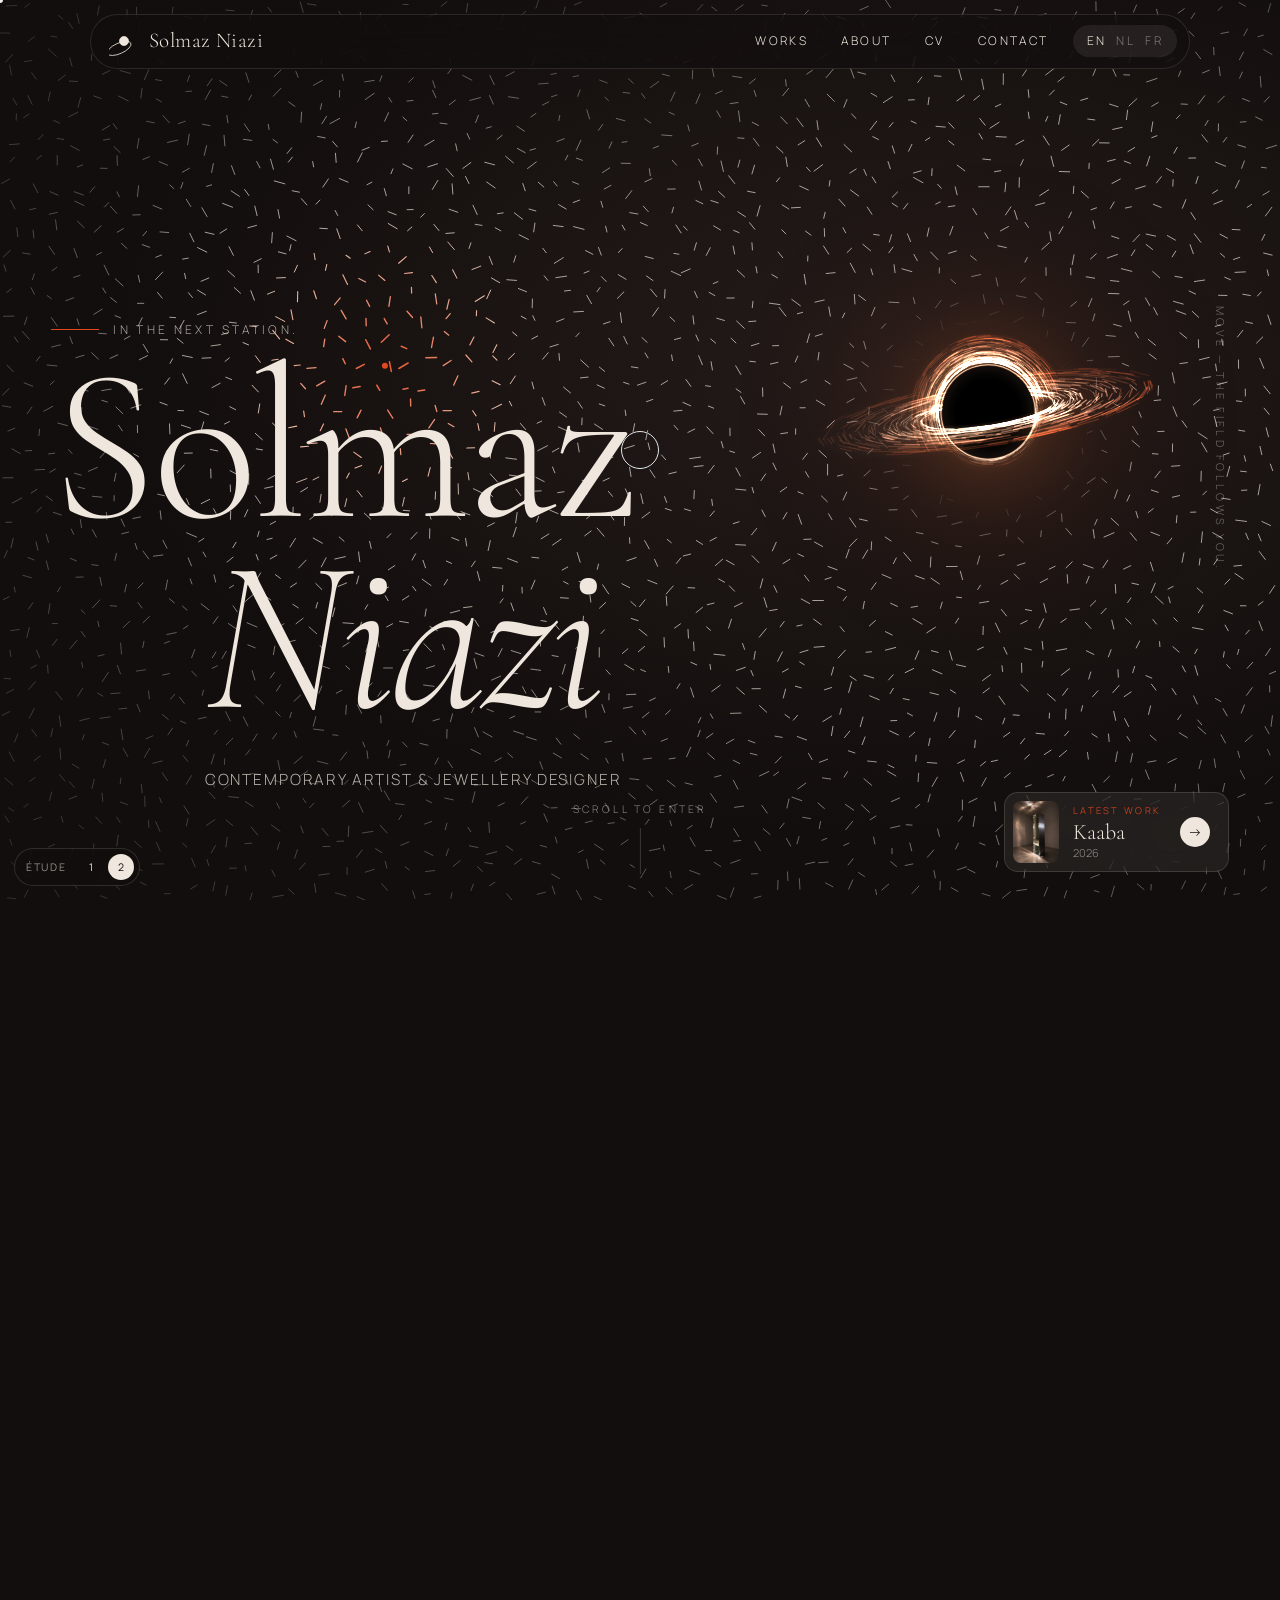
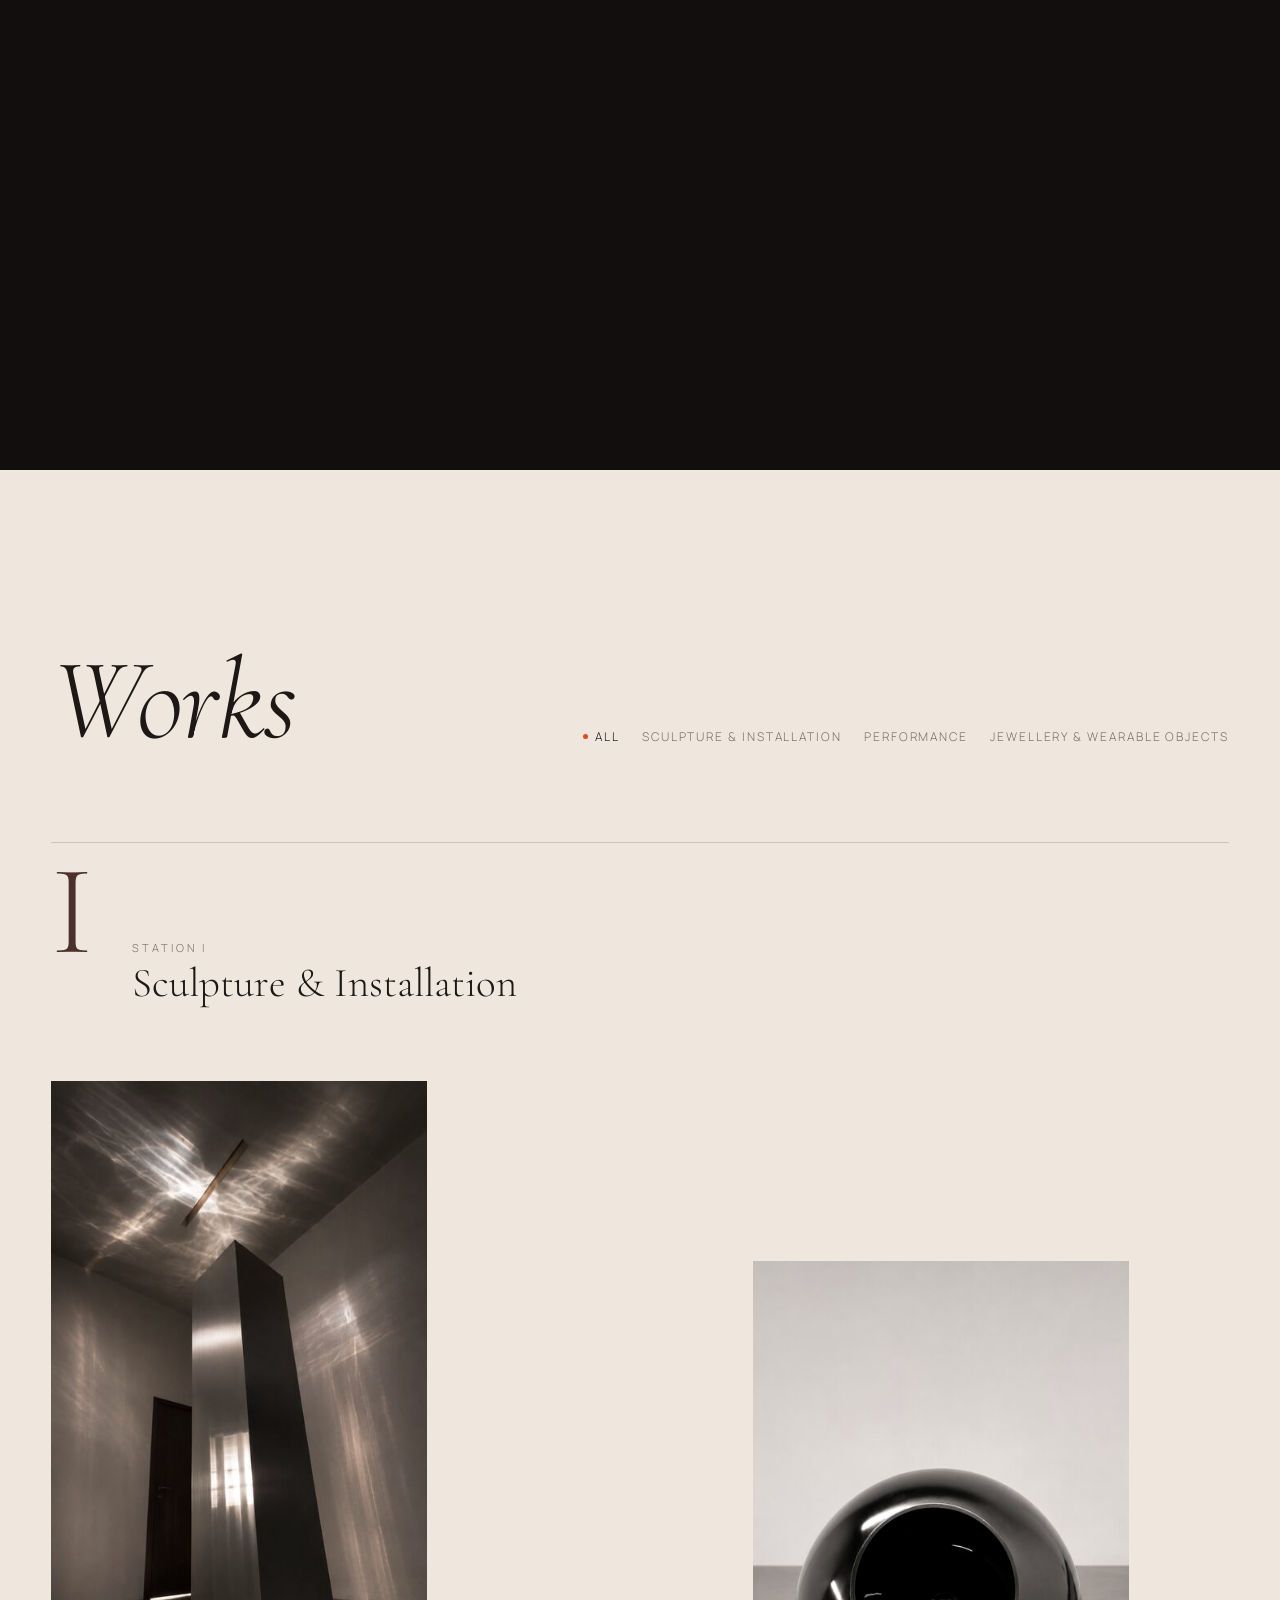
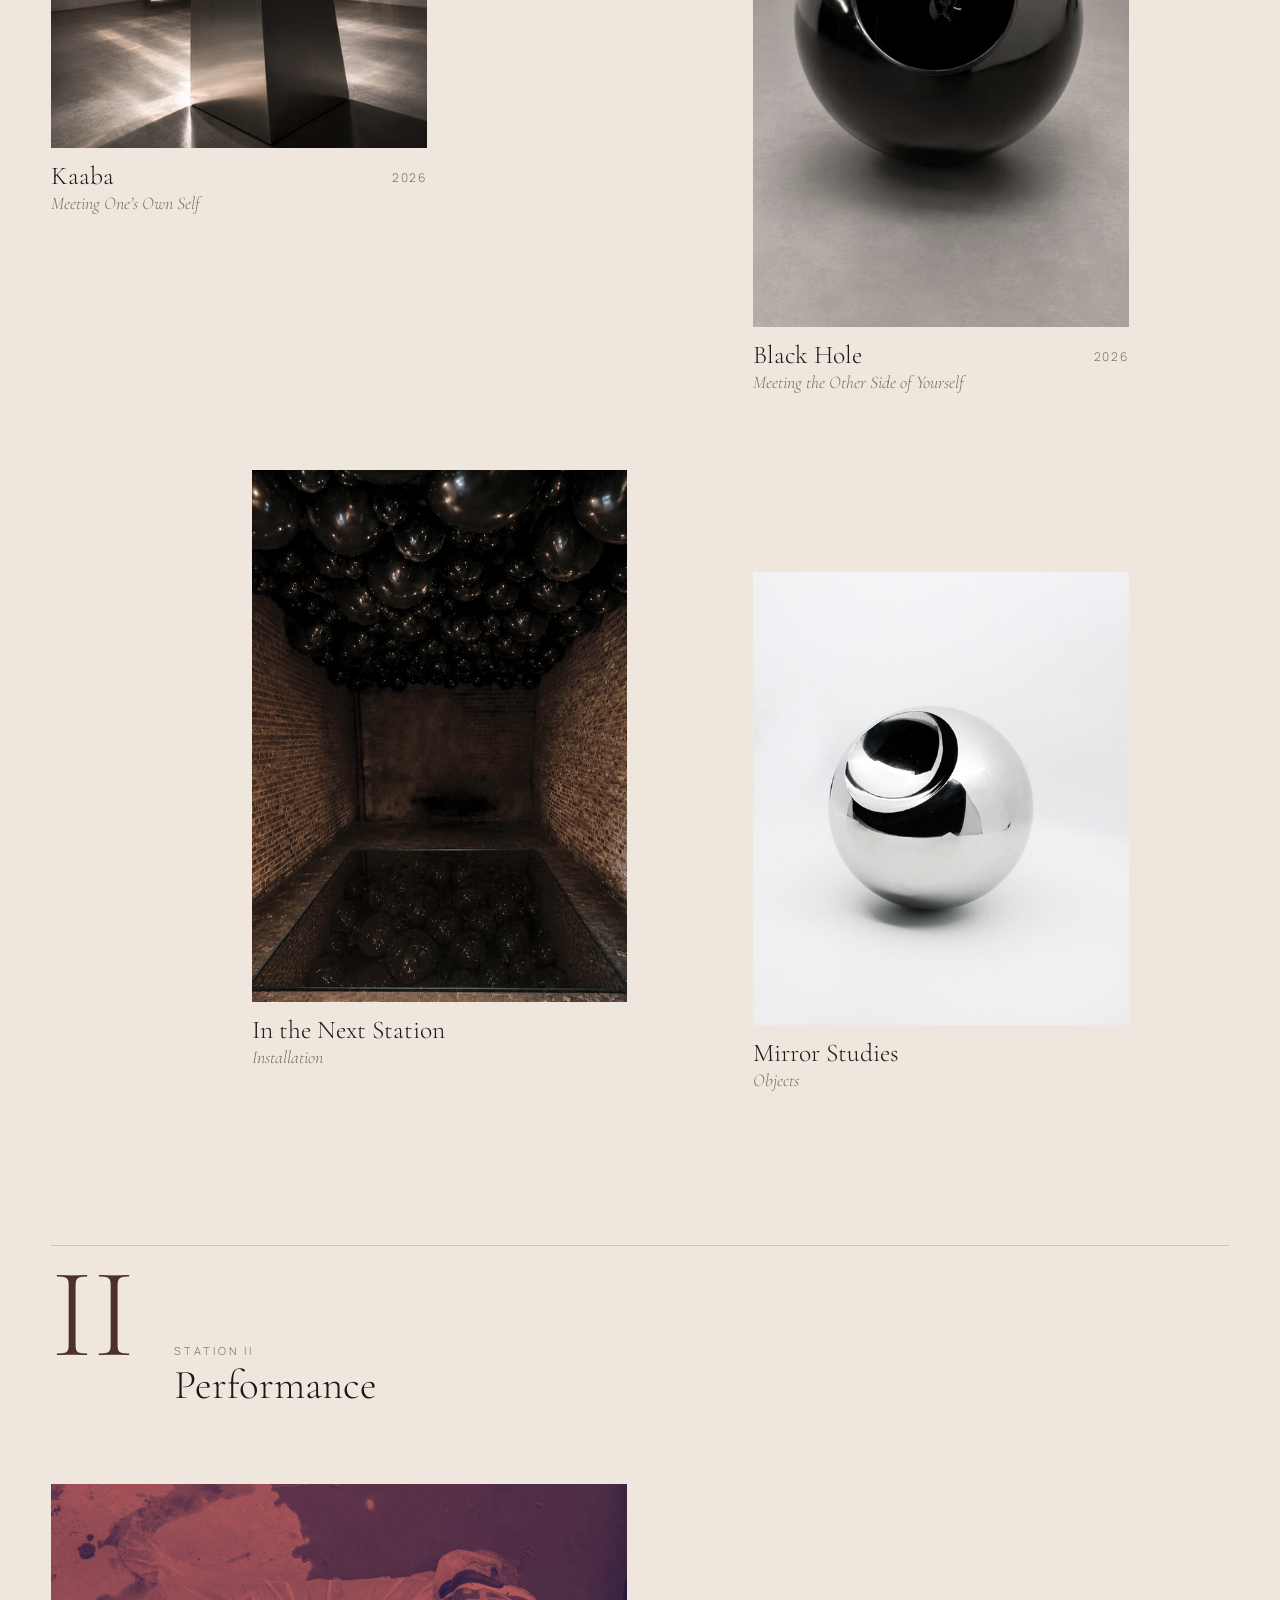
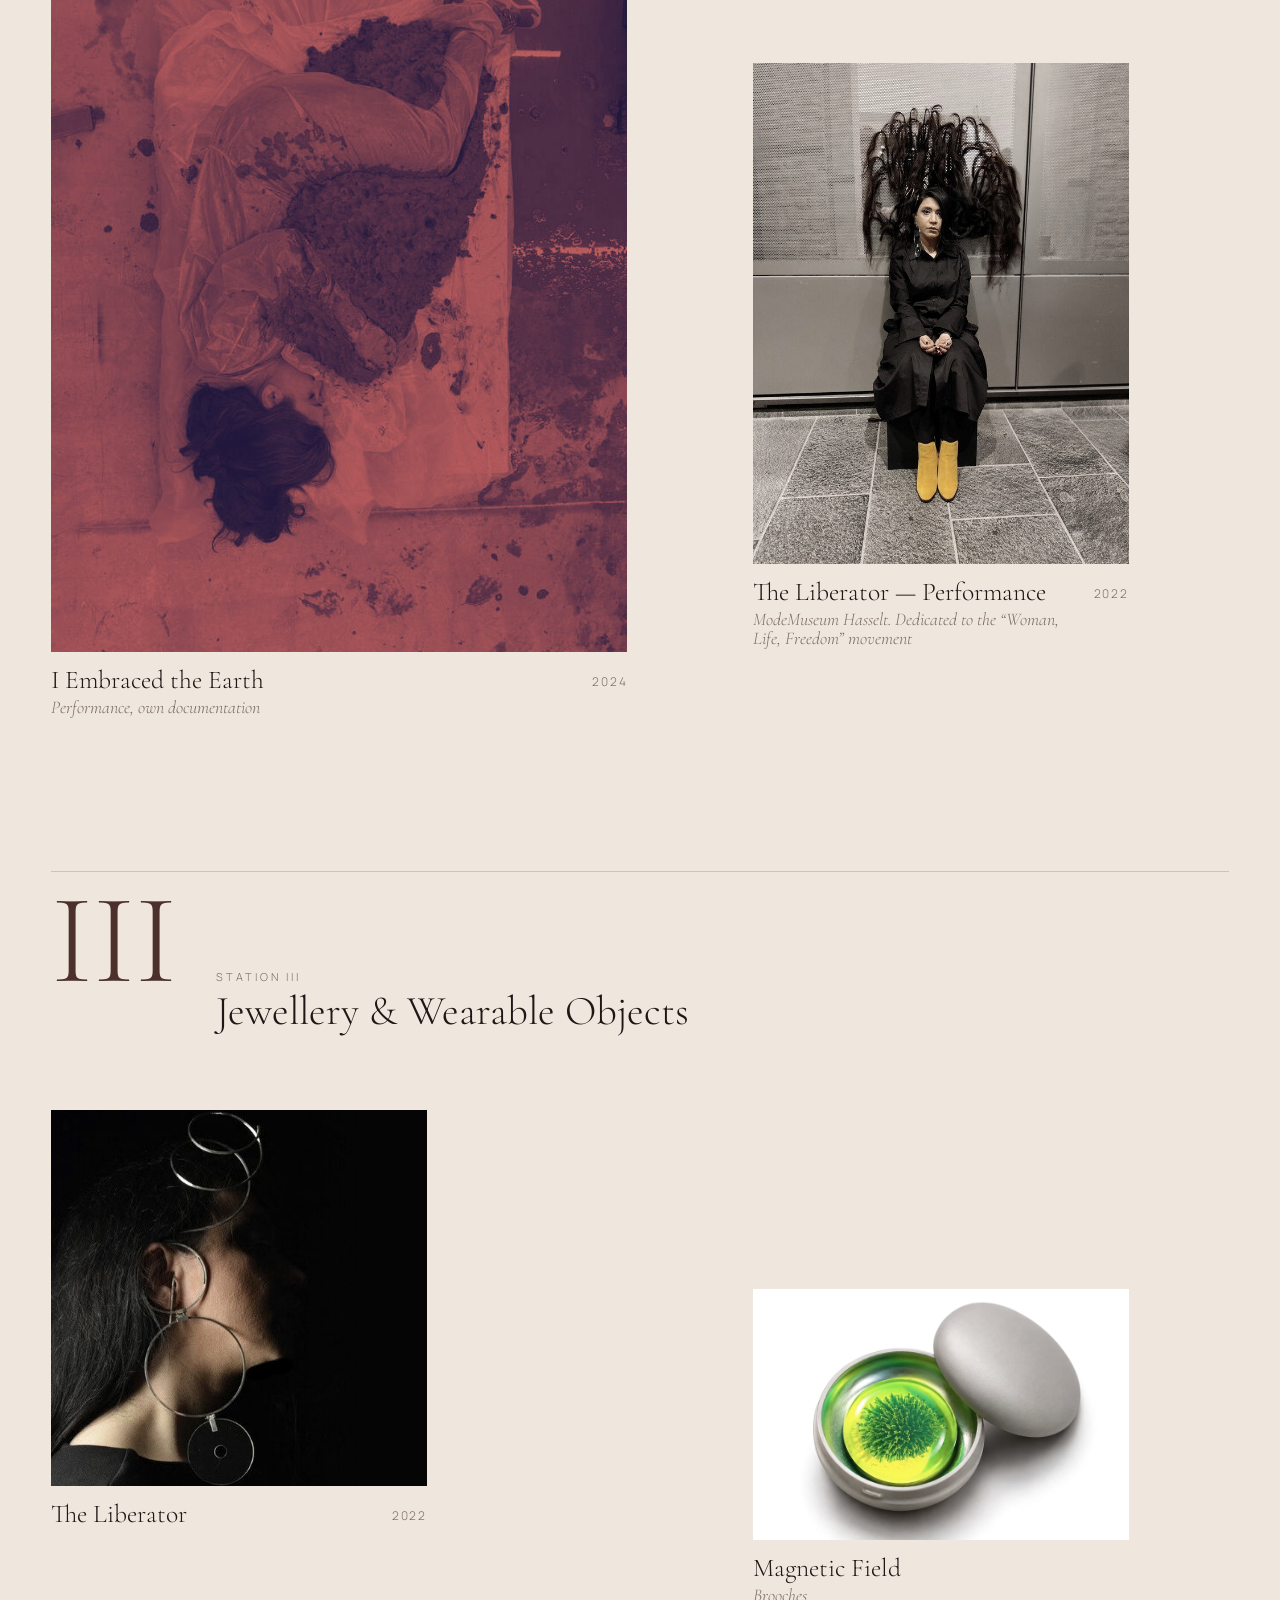
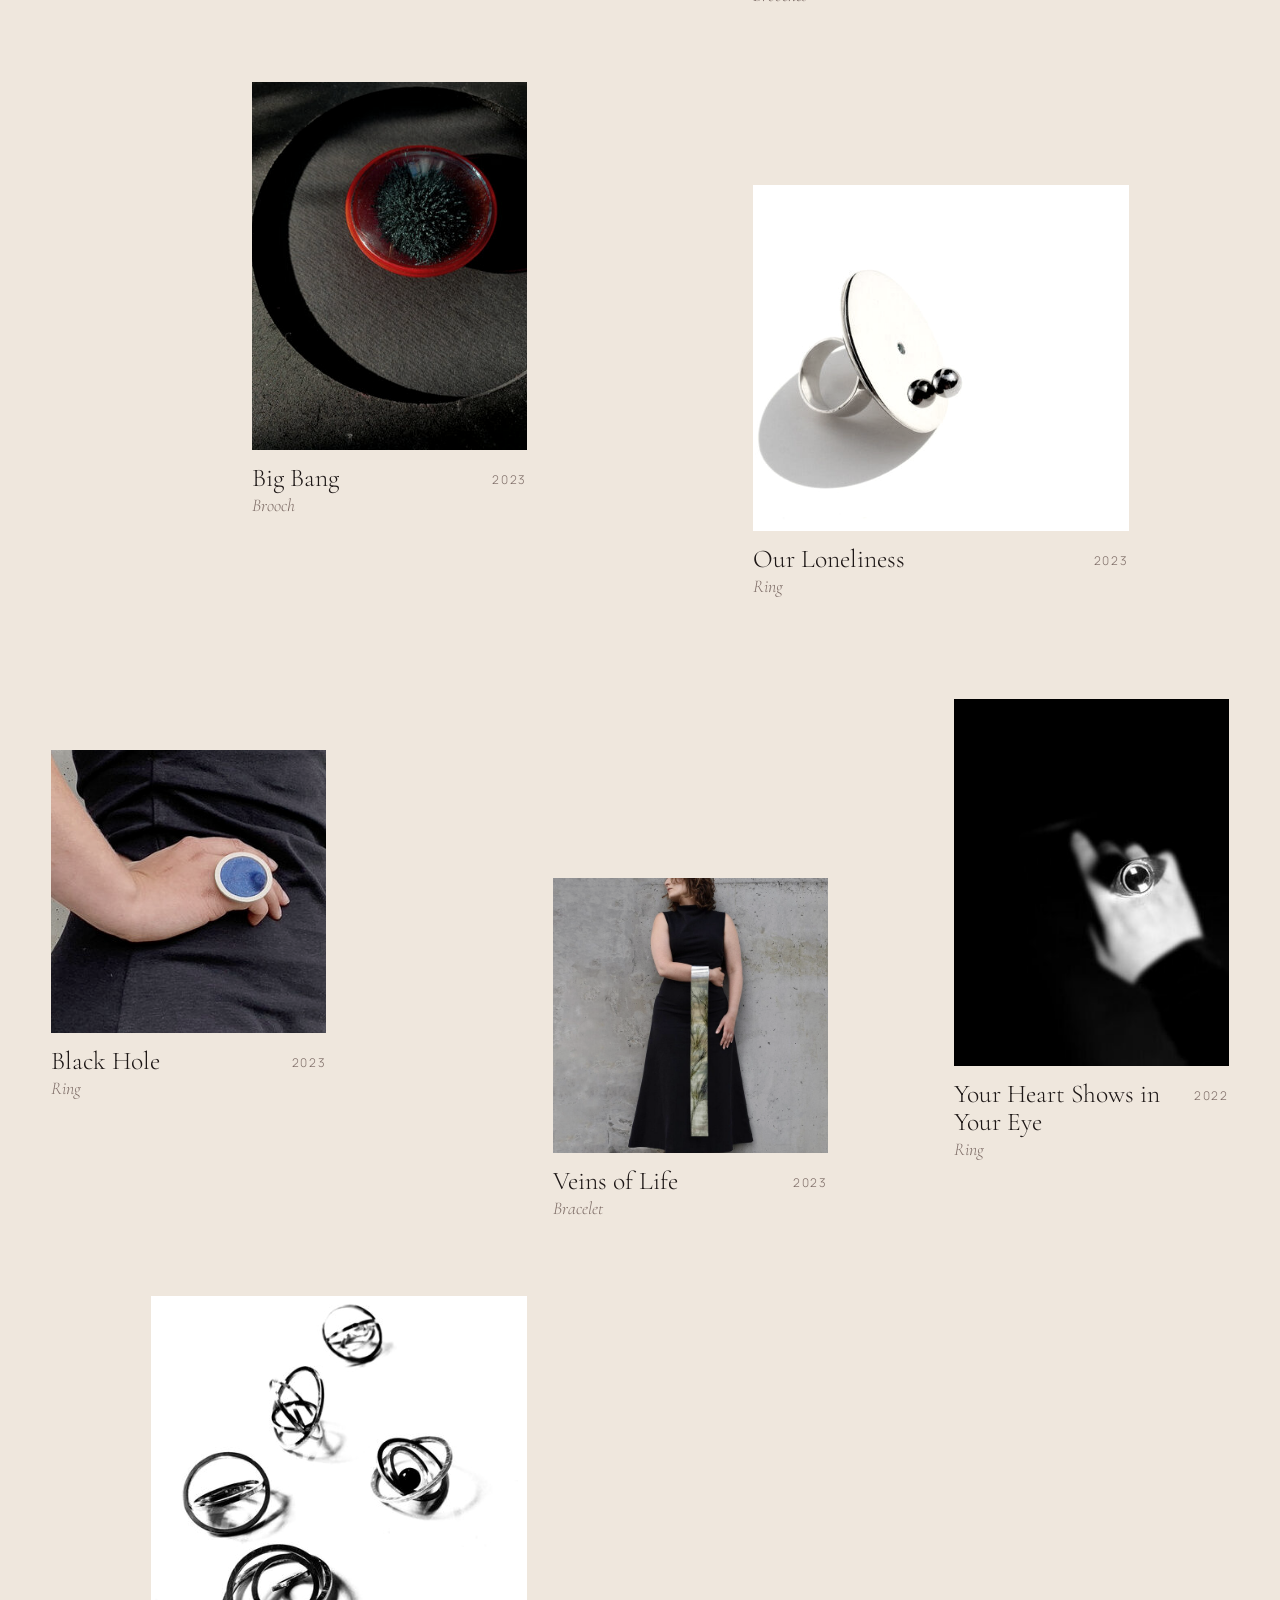
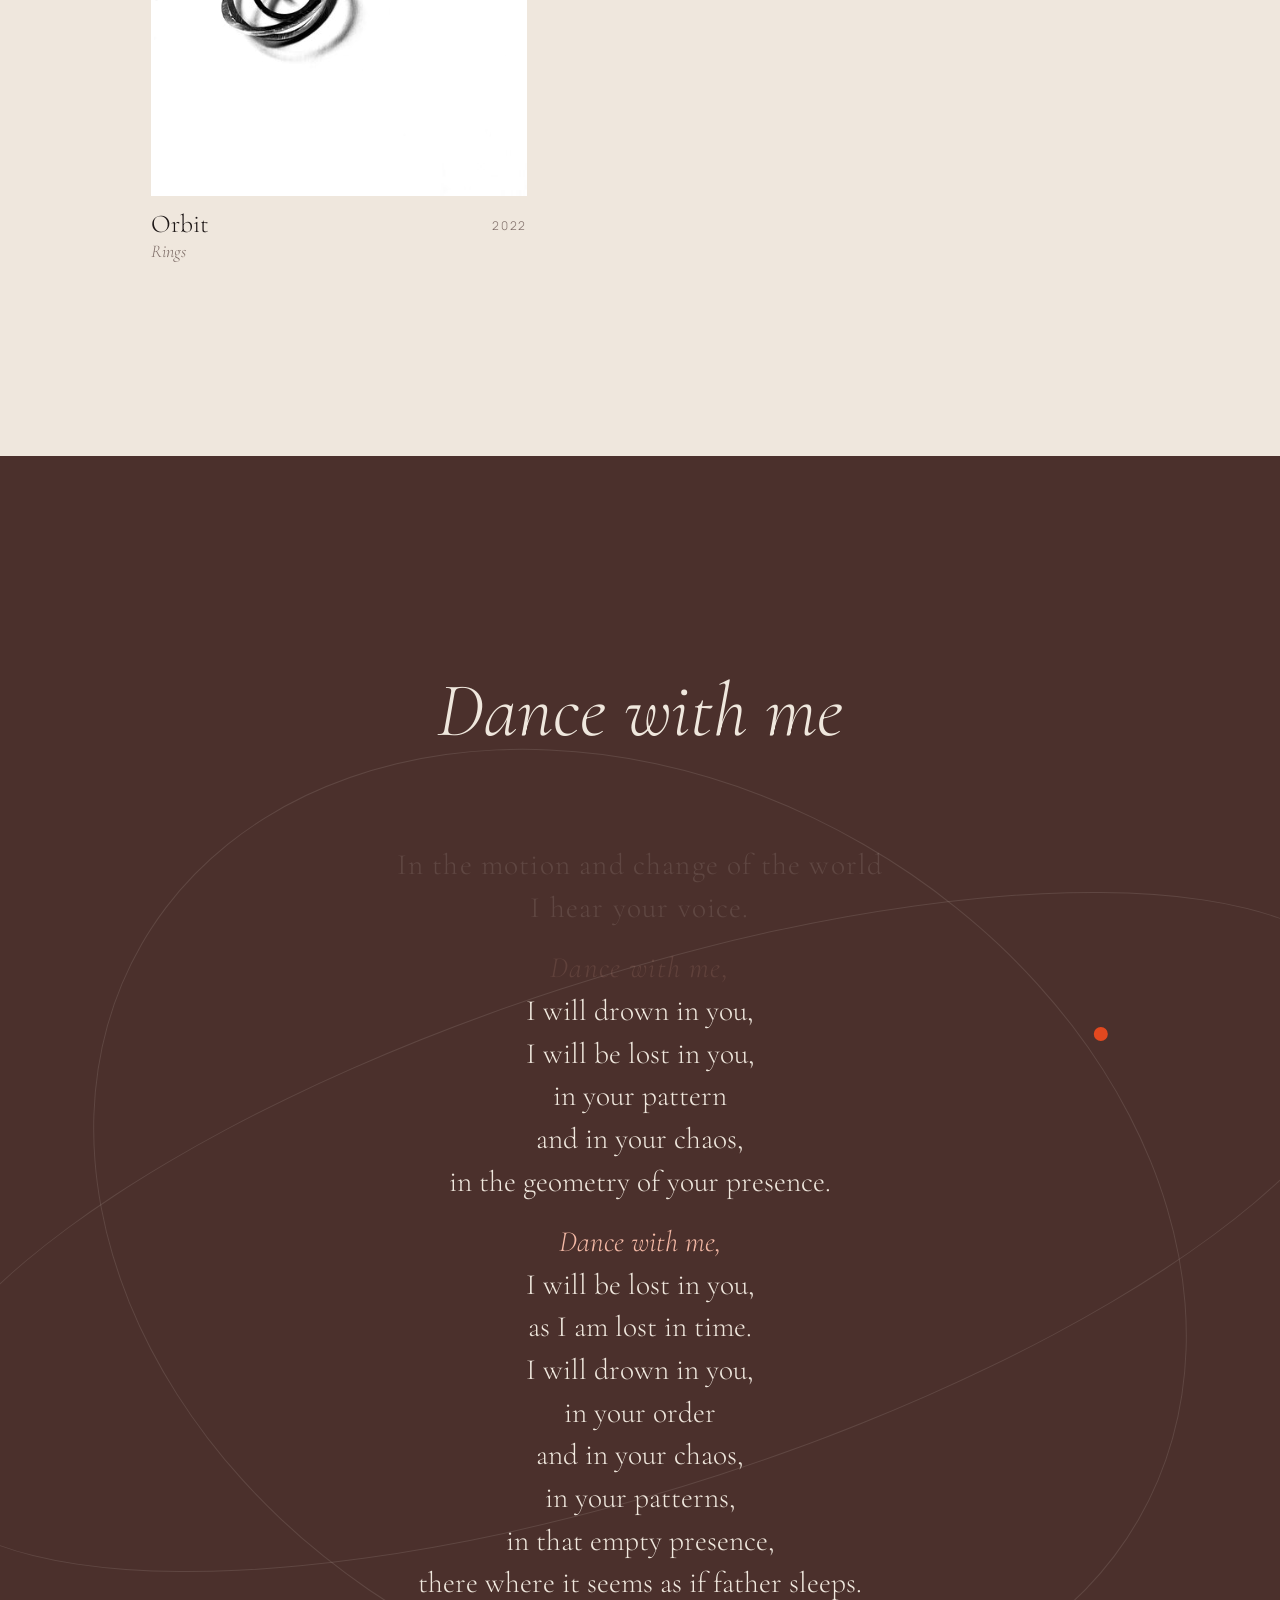
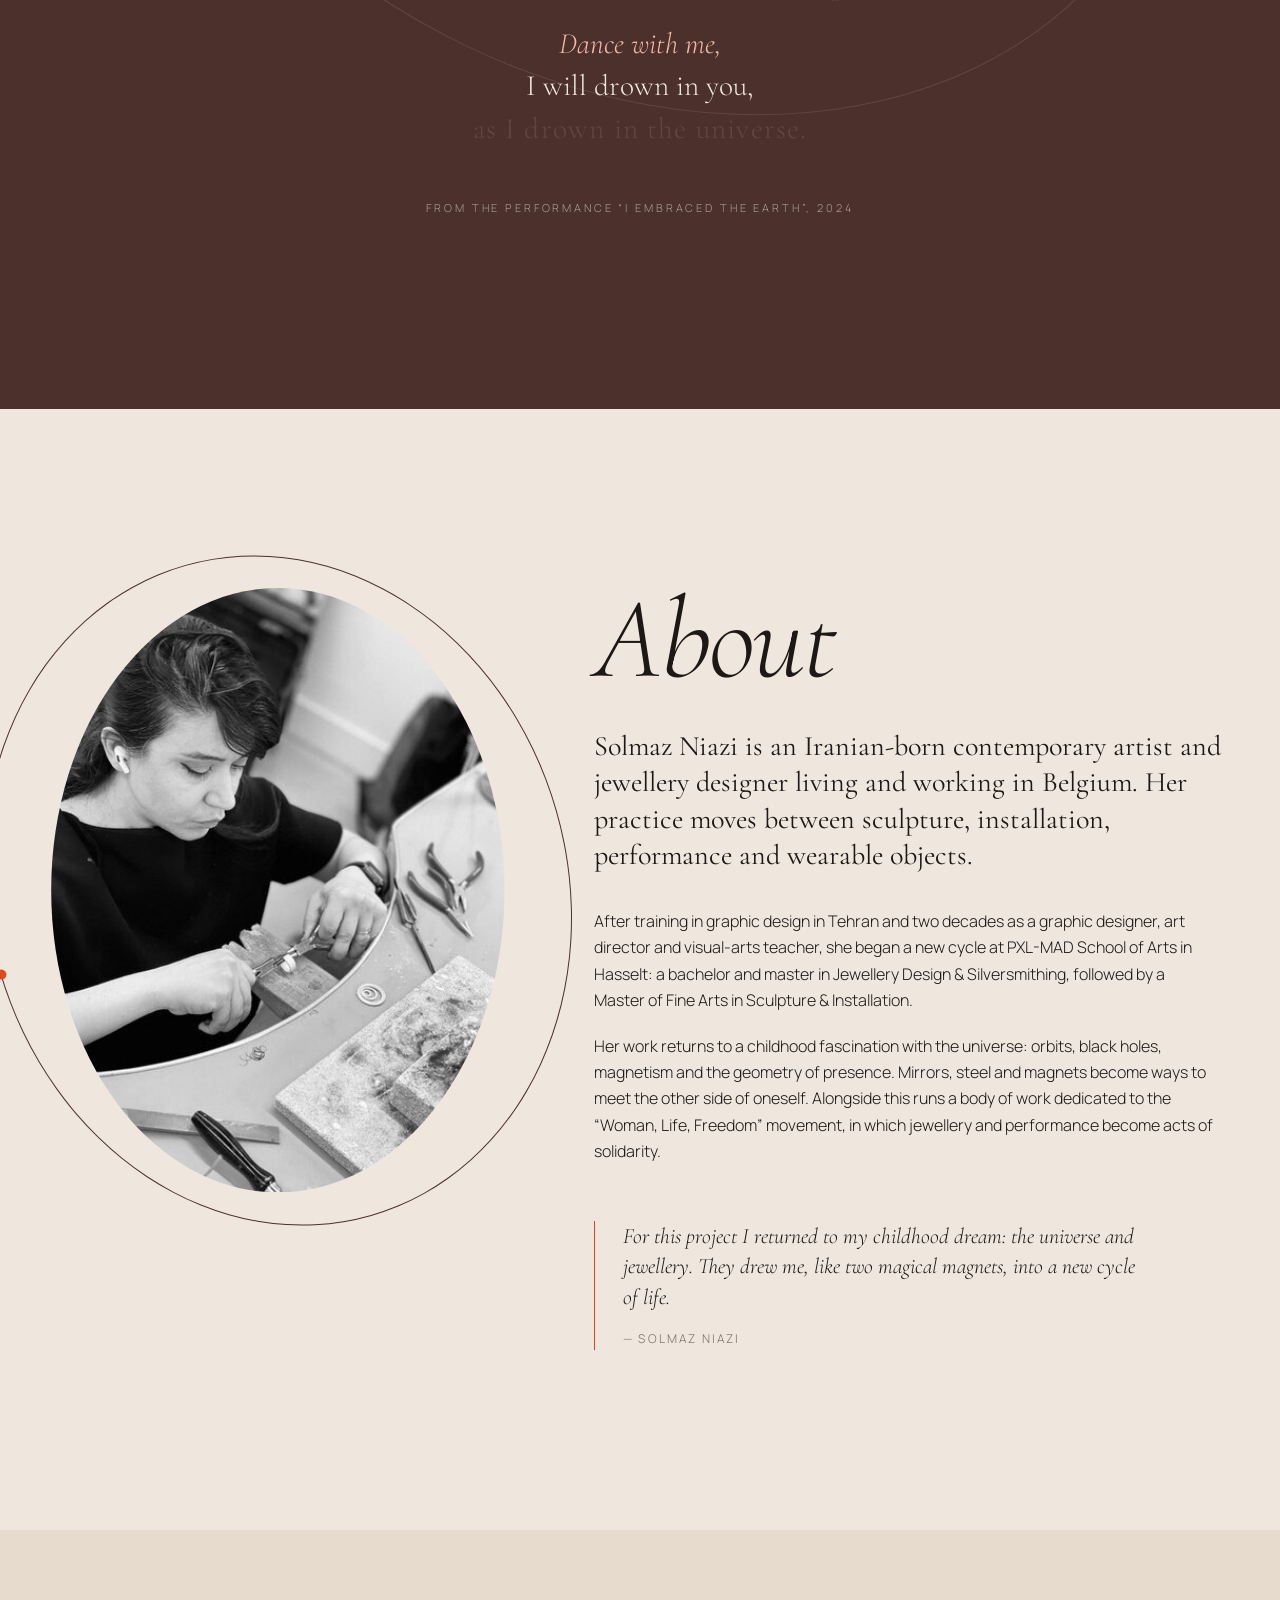
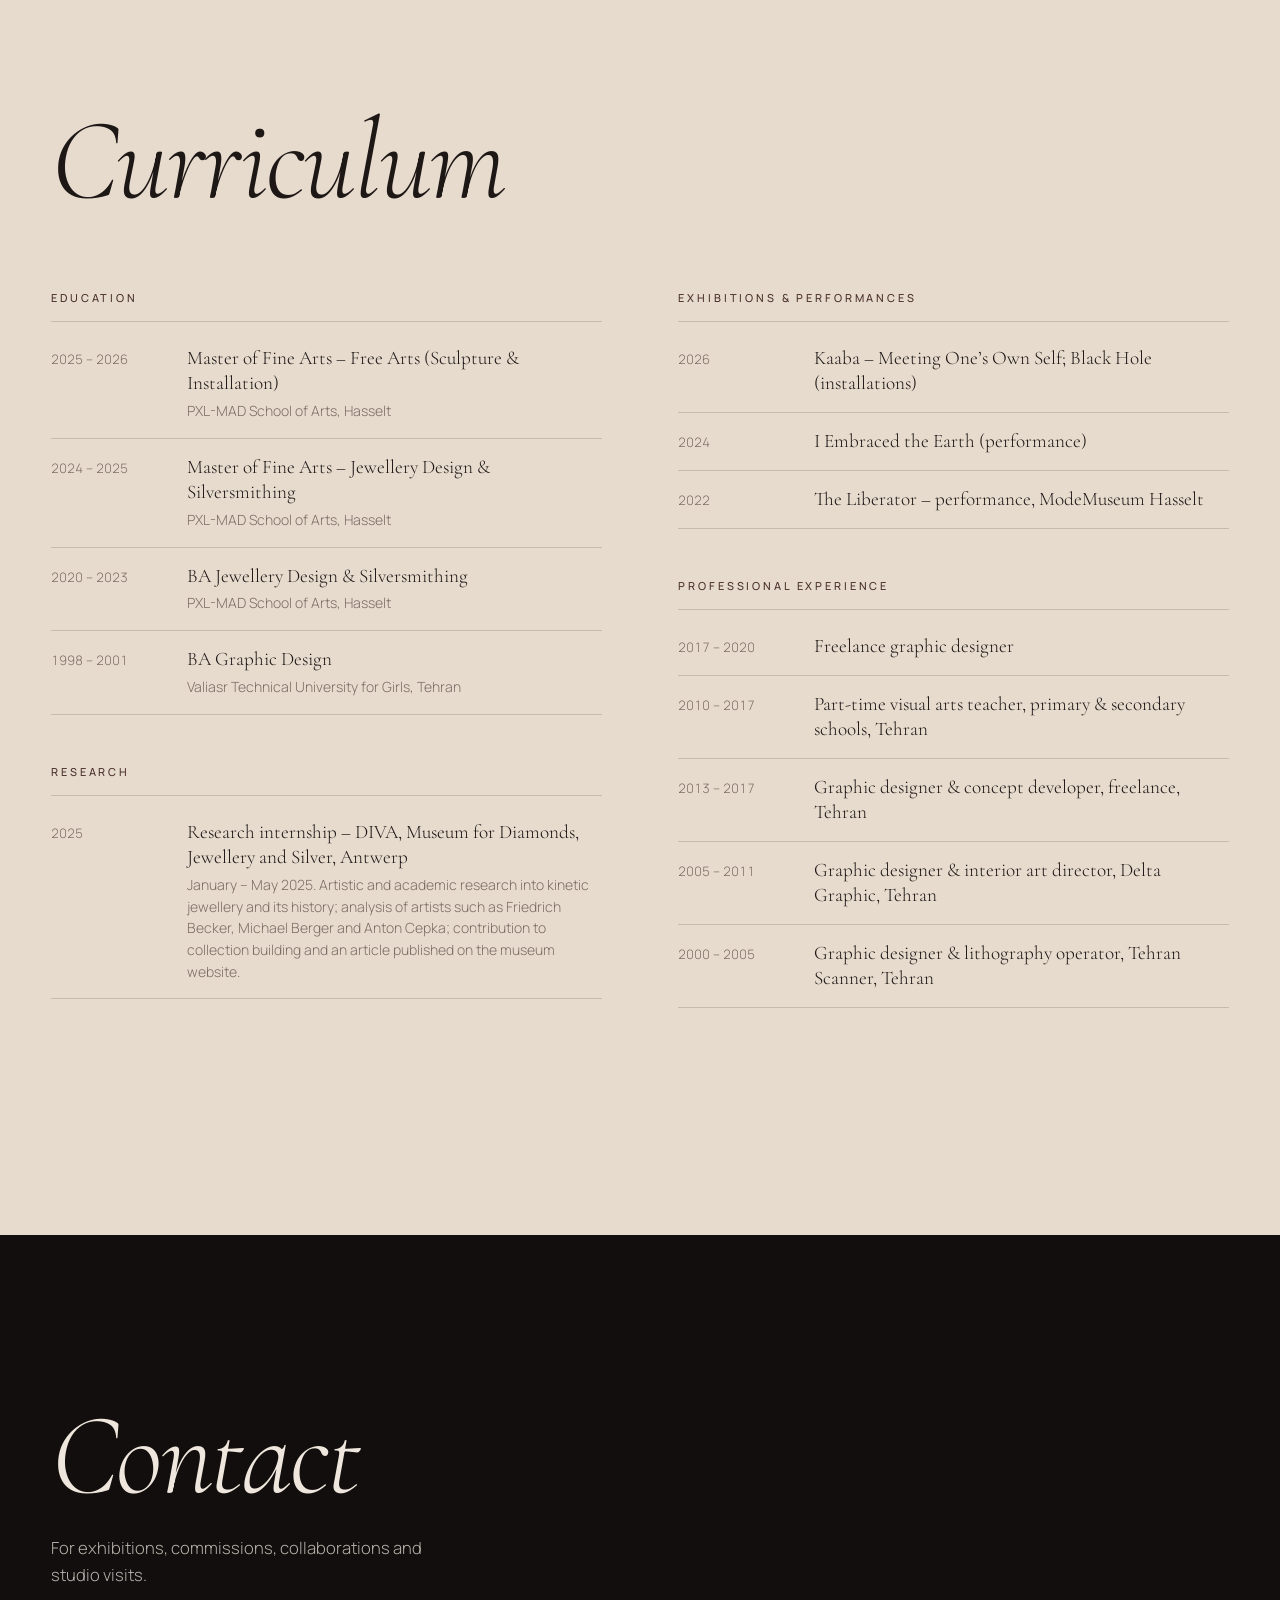
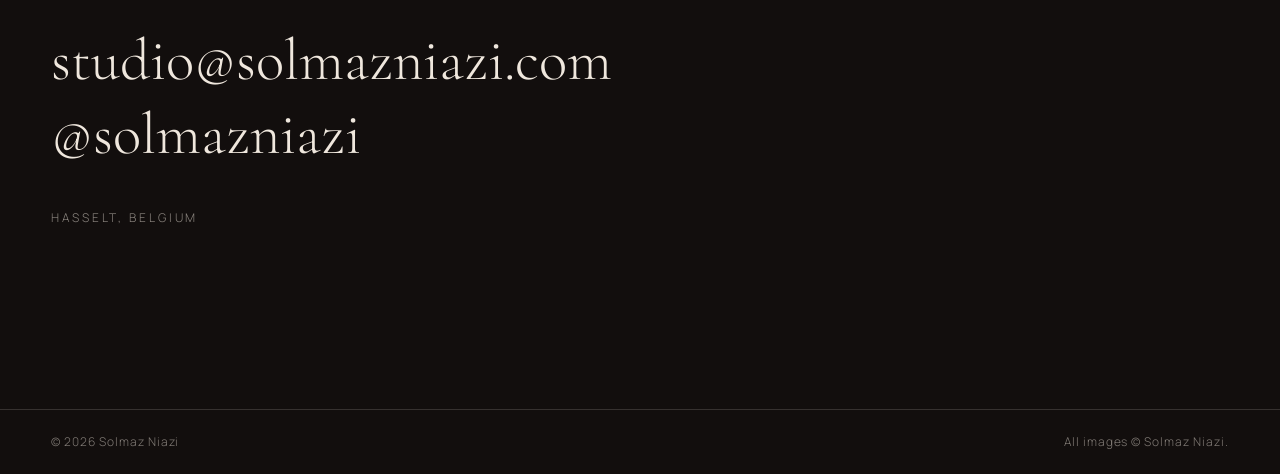
==== 2/index.html @ b45da83d "Move the cinematic version to /2/ as étude 2 Keep the original design at the root, serve the splash " ====
<!doctype html>
<html lang="en">
<head>
  <meta charset="utf-8">
  <meta name="viewport" content="width=device-width, initial-scale=1">
  <title>Solmaz Niazi — Contemporary artist & jewellery designer</title>
  <meta name="description" content="Solmaz Niazi is an Iranian-born contemporary artist and jewellery designer based in Belgium, working in sculpture, installation, performance and wearable objects.">
  <meta property="og:title" content="Solmaz Niazi">
  <meta property="og:description" content="Contemporary artist & jewellery designer, Belgium. Sculpture, installation, performance, jewellery.">
  <meta property="og:image" content="../assets/img/works/kaaba-2.jpg">
  <meta property="og:type" content="website">
  <meta name="robots" content="noindex">
  <meta name="theme-color" content="#120e0d">
  <link rel="icon" href="../assets/img/favicon.svg" type="image/svg+xml">
  <link rel="preconnect" href="https://fonts.googleapis.com">
  <link rel="preconnect" href="https://fonts.gstatic.com" crossorigin>
  <link href="https://fonts.googleapis.com/css2?family=Cormorant+Garamond:ital,wght@0,300;0,400;0,500;1,300;1,400&family=Manrope:wght@300;400;500&display=swap" rel="stylesheet">
  <link rel="stylesheet" href="style.css">
</head>
<body>
  <a class="skip" href="#works">Skip to works</a>

  <div class="splash" id="splash" aria-hidden="true"><div class="splash-half l"></div><div class="splash-half r"></div><span class="splash-slit"></span><span class="splash-name">Solmaz Niazi</span></div>
  <script>try{if(!sessionStorage.getItem("sn-splash")&&!matchMedia("(prefers-reduced-motion: reduce)").matches){document.documentElement.classList.add("splashing");sessionStorage.setItem("sn-splash","1")}}catch(e){}</script>

  <div class="cursor" aria-hidden="true"><span class="cursor-dot"></span><span class="cursor-ring"><em class="cursor-label"></em></span></div>

  <header class="nav" id="nav">
    <a href="#top" class="nav-mark" aria-label="Solmaz Niazi, home">
      <svg viewBox="0 0 40 40" aria-hidden="true"><circle cx="20" cy="20" r="6"/><ellipse cx="20" cy="20" rx="17" ry="7" transform="rotate(-24 20 20)"/></svg>
      <span>Solmaz Niazi</span>
    </a>
    <nav class="nav-links" aria-label="Main">
      <a href="#works" data-t="navWorks">Works</a>
      <a href="#about" data-t="navAbout">About</a>
      <a href="#cv" data-t="navCv">CV</a>
      <a href="#contact" data-t="navContact">Contact</a>
    </nav>
    <div class="lang" role="group" aria-label="Language">
      <button data-lang="en">EN</button><button data-lang="nl">NL</button><button data-lang="fr">FR</button>
    </div>
  </header>

  <main id="top">
    <!-- HERO: a field of iron filings that turns toward the visitor -->
    <div class="hero-track" id="hero-track">
    <section class="hero" aria-label="Introduction">
      <canvas class="field" id="field" aria-hidden="true"></canvas>
      <div class="hero-inner">
        <p class="hero-station"><span class="dash"></span><span data-t="heroLine">In the next station.</span></p>
        <h1 class="hero-name">
          <span class="line"><span class="word">Solmaz</span></span>
          <span class="line"><span class="word italic">Niazi</span></span>
        </h1>
        <p class="hero-role" data-t="role">Contemporary artist &amp; jewellery designer</p>
      </div>
      <p class="hero-hint" data-t="heroHint">Move — the field follows you.</p>
      <a class="feature" href="#/work/kaaba" data-work="kaaba">
        <img src="../assets/img/works/kaaba-2-sm.jpg" alt="" width="471" height="836">
        <span class="feature-txt"><small data-t="latest">Latest work</small><span>Kaaba</span><em>2026</em></span>
        <i aria-hidden="true">→</i>
      </a>
      <a class="hero-scroll" href="#works"><span data-t="scrollIn">Scroll to enter</span><i></i></a>
      <div class="dive-veil" aria-hidden="true"></div>
    </section>
    </div>

    <!-- WORKS, arranged as stations -->
    <section class="works" id="works" aria-labelledby="works-title">
      <div class="works-head">
        <h2 id="works-title" class="section-title"><span data-t="worksTitle">Works</span></h2>
        <div class="filters" role="tablist" aria-label="Filter works" id="filters"></div>
      </div>
      <div id="stations"></div>
    </section>

    <!-- INTERLUDE: the poem -->
    <section class="interlude" aria-labelledby="poem-title">
      <div class="orbit-deco" aria-hidden="true"><i></i><i></i><i></i></div>
      <h2 id="poem-title" class="poem-title" data-t="poemTitle">Dance with me</h2>
      <div class="poem" id="poem"></div>
      <p class="poem-credit" data-t="poemCredit"></p>
    </section>

    <!-- ABOUT -->
    <section class="about" id="about" aria-labelledby="about-title">
      <figure class="about-portrait reveal">
        <div class="portrait-orbit" aria-hidden="true"></div>
        <img src="../assets/img/works/portrait.jpg" alt="Solmaz Niazi at work at the jeweller's bench" loading="lazy" width="431" height="574">
      </figure>
      <div class="about-text">
        <h2 id="about-title" class="section-title" data-t="aboutTitle">About</h2>
        <div id="bio" class="bio"></div>
        <blockquote class="pull reveal"><p data-t="quote"></p><cite>— Solmaz Niazi</cite></blockquote>
      </div>
    </section>

    <!-- CV -->
    <section class="cv" id="cv" aria-labelledby="cv-title">
      <h2 id="cv-title" class="section-title" data-t="cvTitle">Curriculum</h2>
      <div class="cv-grid" id="cvgrid"></div>
    </section>

    <!-- CONTACT -->
    <section class="contact" id="contact" aria-labelledby="contact-title">
      <canvas class="field field--small" id="field2" aria-hidden="true"></canvas>
      <div class="contact-inner">
        <h2 id="contact-title" class="section-title" data-t="contactTitle">Contact</h2>
        <p class="contact-line" data-t="contactLine"></p>
        <div class="contact-links" id="contactlinks"></div>
        <p class="contact-loc" id="contactloc"></p>
      </div>
    </section>
  </main>

  <nav class="etudes" aria-label="Design études"><span>Étude</span><a href="../">1</a><a href="../2/" aria-current="page">2</a></nav>
  <footer class="foot">
    <span>© <span id="year"></span> Solmaz Niazi</span>
    <span data-t="rights"></span>
  </footer>

  <!-- WORK ROOM (opens over the page) -->
  <div class="room" id="room" role="dialog" aria-modal="true" aria-labelledby="room-title" hidden>
    <button class="room-close" id="room-close"><span data-t="close">Close</span> <i aria-hidden="true">×</i></button>
    <div class="room-scroll" id="room-scroll">
      <div class="room-info">
        <p class="room-meta" id="room-meta"></p>
        <h2 class="room-title" id="room-title"></h2>
        <p class="room-sub" id="room-sub"></p>
        <dl class="room-spec" id="room-spec"></dl>
        <div class="room-text" id="room-text"></div>
      </div>
      <div class="room-images" id="room-images"></div>
    </div>
    <nav class="room-nav" aria-label="Works">
      <button id="room-prev" data-t-aria="prev">←</button>
      <span id="room-count"></span>
      <button id="room-next" data-t-aria="next">→</button>
    </nav>
  </div>

  <noscript><p class="noscript">This site uses JavaScript to show the works.</p></noscript>
  <script src="../assets/js/content.js"></script>
  <script src="main.js"></script>
</body>
</html>
---- 2/style.css ----
/* Solmaz Niazi — portfolio
   Palette taken from her portfolio pages: paper, earth-brown, black,
   and the burning orange of the Big Bang brooch as the one signal colour. */
:root {
  --night: #120e0d;
  --night-2: #1c1615;
  --paper: #efe7dd;
  --paper-2: #e6dbcd;
  --ink: #1d1716;
  --earth: #4b302c;
  --muted: #7d6c66;
  --line: rgba(29, 23, 22, .16);
  --line-night: rgba(239, 231, 221, .16);
  --signal: #e2481f;
  --serif: "Cormorant Garamond", "Times New Roman", serif;
  --sans: "Manrope", system-ui, -apple-system, sans-serif;
  --gutter: clamp(16px, 4vw, 56px);
  --ease: cubic-bezier(.2, .7, .1, 1);
}

*, *::before, *::after { box-sizing: border-box; }
html { overflow-x: clip; scroll-behavior: smooth; -webkit-text-size-adjust: 100%; }
body {
  margin: 0;
  background: var(--paper);
  color: var(--ink);
  font-family: var(--sans);
  font-weight: 300;
  font-size: 16px;
  line-height: 1.65;
  overflow-x: clip;
  -webkit-font-smoothing: antialiased;
}
body.locked { overflow: hidden; }
img { display: block; max-width: 100%; height: auto; }
a { color: inherit; }
button { font: inherit; color: inherit; background: none; border: 0; cursor: pointer; padding: 0; }
::selection { background: var(--signal); color: var(--paper); }

.skip { position: absolute; left: -999px; top: 8px; background: var(--ink); color: var(--paper); padding: 8px 14px; z-index: 100; }
.skip:focus { left: 8px; }
:focus-visible { outline: 1px solid var(--signal); outline-offset: 4px; }

/* ---------- cursor (fine pointers only) ---------- */
.cursor { display: none; }
@media (hover: hover) and (pointer: fine) {
  body.has-cursor, body.has-cursor a, body.has-cursor button { cursor: none; }
  .cursor { display: block; position: fixed; inset: 0; pointer-events: none; z-index: 90; mix-blend-mode: difference; }
  .cursor-dot, .cursor-ring { position: absolute; top: 0; left: 0; border-radius: 50%; will-change: transform; }
  .cursor-dot { width: 6px; height: 6px; margin: -3px 0 0 -3px; background: #fff; }
  .cursor-ring {
    width: 38px; height: 38px; margin: -19px 0 0 -19px;
    border: 1px solid #fff;
    display: grid; place-items: center;
    transition: width .45s var(--ease), height .45s var(--ease), margin .45s var(--ease), background .3s;
  }
  .cursor-label { font: 400 11px/1 var(--sans); letter-spacing: .18em; text-transform: uppercase; color: #000; opacity: 0; font-style: normal; transition: opacity .2s; }
  .cursor.is-link .cursor-ring { width: 64px; height: 64px; margin: -32px 0 0 -32px; }
  .cursor.is-work .cursor-ring { width: 96px; height: 96px; margin: -48px 0 0 -48px; background: #fff; }
  .cursor.is-work .cursor-label { opacity: 1; }
  .cursor.is-work .cursor-dot { opacity: 0; }
}

/* ---------- nav ---------- */
.nav {
  position: fixed; top: 14px; left: 50%; transform: translateX(-50%); z-index: 50;
  width: min(1100px, calc(100% - 2 * var(--gutter)));
  display: flex; align-items: center; gap: 24px;
  padding: 9px 12px 9px 18px;
  color: var(--paper);
  background: rgba(18, 14, 13, .55);
  -webkit-backdrop-filter: blur(14px) saturate(1.2); backdrop-filter: blur(14px) saturate(1.2);
  border: 1px solid rgba(239, 231, 221, .12);
  border-radius: 999px;
}
html.splashing .nav { opacity: 0; animation: fade .9s 1.9s forwards; }
.nav-mark { display: flex; align-items: center; gap: 10px; text-decoration: none; font-family: var(--serif); font-size: 21px; letter-spacing: .02em; }
.nav-mark svg { width: 30px; height: 30px; fill: none; stroke: currentColor; stroke-width: 1; }
.nav-mark svg circle { fill: currentColor; }
.nav-mark svg ellipse { transform-origin: 20px 20px; animation: spin 18s linear infinite; }
.nav-links { margin-left: auto; display: flex; gap: clamp(14px, 2.6vw, 36px); }
.nav-links a, .lang button { text-decoration: none; font-size: 12px; letter-spacing: .2em; text-transform: uppercase; position: relative; }
.nav-links a::after { content: ""; position: absolute; left: 0; right: 100%; bottom: -4px; height: 1px; background: currentColor; transition: right .5s var(--ease); }
.nav-links a:hover::after { right: 0; }
.lang { display: flex; gap: 10px; padding: 6px 14px; border-radius: 999px; background: rgba(239,231,221,.08); }
.lang button { opacity: .45; transition: opacity .3s; }
.lang button[aria-pressed="true"], .lang button:hover { opacity: 1; }
@media (max-width: 720px) {
  .nav { flex-wrap: wrap; gap: 6px 14px; padding: 8px 14px; border-radius: 22px; top: 10px; }
  .nav-mark span { display: none; }
  .nav-links { gap: 14px; }
  .nav-links a, .lang button { font-size: 10.5px; letter-spacing: .14em; }
  .lang { order: 3; width: 100%; justify-content: center; gap: 14px; padding: 4px; }
}

/* ---------- hero ---------- */
.hero-track { position: relative; height: 230vh; background: var(--night); }
.hero {
  position: sticky; top: 0; height: 100vh; height: 100svh; min-height: 0;
  background: radial-gradient(ellipse at 70% 40%, #241b19 0%, var(--night) 62%);
  color: var(--paper); overflow: hidden;
  display: flex; align-items: flex-end;
}
.field { position: absolute; inset: 0; width: 100%; height: 100%; }
.hero-inner { position: relative; z-index: 2; padding: 0 var(--gutter) clamp(72px, 12vh, 140px); pointer-events: none; }
.hero-station { display: flex; align-items: center; gap: 14px; font-size: 12px; letter-spacing: .28em; text-transform: uppercase; margin: 0 0 18px; color: rgba(239,231,221,.7); }
.hero-station .dash { width: 48px; height: 1px; background: var(--signal); }
.hero-name { margin: 0; font-family: var(--serif); font-weight: 300; line-height: .82; font-size: clamp(76px, 17vw, 270px); letter-spacing: -.02em; }
.hero-name .line { display: block; overflow: hidden; padding-bottom: .06em; }
.hero-name .line:nth-child(2) { padding-left: clamp(40px, 12vw, 220px); }
.hero-name .word { display: inline-block; transform: translateY(105%); animation: rise 1.4s var(--ease) forwards; }
.hero-name .line:nth-child(2) .word { animation-delay: .15s; }
.italic { font-style: italic; }
.hero-role { margin: 26px 0 0 clamp(40px, 12vw, 220px); font-size: clamp(13px, 1.2vw, 16px); letter-spacing: .12em; text-transform: uppercase; color: rgba(239,231,221,.75); opacity: 0; animation: fade 1.2s .7s forwards; }
.hero-hint { position: absolute; z-index: 2; right: var(--gutter); top: 50%; margin: 0; writing-mode: vertical-rl; font-size: 11px; letter-spacing: .3em; text-transform: uppercase; color: rgba(239,231,221,.4); }
.hero-scroll { position: absolute; z-index: 3; left: 50%; bottom: 26px; transform: translateX(-50%); display: flex; flex-direction: column; align-items: center; gap: 10px; text-decoration: none; font-size: 10.5px; letter-spacing: .3em; text-transform: uppercase; color: rgba(239,231,221,.55); }
.hero-scroll i { position: relative; width: 1px; height: 46px; background: rgba(239,231,221,.2); overflow: hidden; }
.hero-scroll i::after { content: ""; position: absolute; left: 0; top: -40%; width: 1px; height: 40%; background: var(--paper); animation: drip 2.2s var(--ease) infinite; }
.hero-inner, .hero-hint, .hero-scroll, .feature { will-change: opacity, transform; }
/* featured work: a small glass card, bottom right */
.feature { position: absolute; z-index: 3; right: var(--gutter); bottom: 28px; display: flex; align-items: center; gap: 14px; padding: 8px 18px 8px 8px; text-decoration: none; color: var(--paper); background: rgba(239,231,221,.07); -webkit-backdrop-filter: blur(12px); backdrop-filter: blur(12px); border: 1px solid rgba(239,231,221,.14); border-radius: 14px; transition: background .4s, border-color .4s; }
.feature:hover { background: rgba(239,231,221,.13); border-color: rgba(226,72,31,.6); }
.feature img { width: 46px; height: 62px; object-fit: cover; border-radius: 8px; }
.feature-txt { display: flex; flex-direction: column; line-height: 1.2; }
.feature-txt small { font-size: 9.5px; letter-spacing: .24em; text-transform: uppercase; color: var(--signal); }
.feature-txt span { font-family: var(--serif); font-size: 22px; margin-top: 3px; }
.feature-txt em { font-style: normal; font-size: 11px; color: rgba(239,231,221,.55); }
.feature i { font-style: normal; width: 30px; height: 30px; border-radius: 50%; display: grid; place-items: center; background: var(--paper); color: var(--night); font-size: 14px; margin-left: 6px; transition: transform .4s var(--ease); }
.feature:hover i { transform: rotate(-45deg); }
.dive-veil { position: absolute; inset: 0; z-index: 4; background: var(--paper); opacity: 0; pointer-events: none; }
html.splashing .hero-name .word { animation-delay: 1.7s; }
html.splashing .hero-name .line:nth-child(2) .word { animation-delay: 1.85s; }
html.splashing .hero-role { animation-delay: 2.3s; }
.hero-hint { top: 34%; }
@media (max-width: 720px) {
  .feature { left: var(--gutter); right: auto; bottom: 86px; padding-right: 12px; }
  .feature img { width: 36px; height: 48px; }
  .feature-txt span { font-size: 18px; }
  .hero-inner { padding-bottom: 170px; }
  .hero-scroll { display: none; }
}

/* splash: a slit of light in the dark, then the curtain parts (like the mirror seam in Kaaba) */
.splash { display: none; }
html.splashing .splash { display: block; position: fixed; inset: 0; z-index: 200; pointer-events: none; animation: gone 0s 2.9s forwards; }
.splash-half { position: absolute; top: 0; bottom: 0; width: 50.5%; background: #070505; animation: part 1.25s 1.25s var(--ease) forwards; }
.splash-half.l { left: 0; --to: -101%; }
.splash-half.r { right: 0; --to: 101%; }
.splash-slit { position: absolute; left: 50%; top: 0; bottom: 0; width: 1px; margin-left: -.5px; background: linear-gradient(transparent, #fff3e6 30%, #fff 50%, #fff3e6 70%, transparent); box-shadow: 0 0 18px 2px rgba(255,214,170,.55); transform: scaleY(0); animation: slit 1s .15s var(--ease) forwards, fadeOut .5s 1.35s forwards; }
.splash-name { position: absolute; left: 50%; top: 50%; transform: translate(-50%, -50%); padding-left: .3em; font-family: var(--serif); font-style: italic; font-weight: 300; font-size: 15px; letter-spacing: .32em; text-transform: uppercase; color: rgba(239,231,221,.0); white-space: nowrap; animation: nameIn .7s .45s forwards, fadeOut .4s 1.1s forwards; }
@keyframes part { to { transform: translateX(var(--to)); } }
@keyframes slit { to { transform: scaleY(1); } }
@keyframes nameIn { to { color: rgba(239,231,221,.9); letter-spacing: .5em; } }
@keyframes fadeOut { to { opacity: 0; } }
@keyframes gone { to { visibility: hidden; } }
@media (max-width: 720px) { .hero-hint { display: none; } }
@media (prefers-reduced-motion: reduce) { .hero-track { height: auto; } .hero { position: relative; } }

@keyframes rise { to { transform: none; } }
@keyframes fade { to { opacity: 1; } }
@keyframes drip { to { top: 100%; } }
@keyframes spin { to { transform: rotate(360deg); } }

/* ---------- sections ---------- */
section { position: relative; }
.section-title {
  font-family: var(--serif); font-weight: 300; font-style: italic;
  font-size: clamp(54px, 9vw, 140px); line-height: .9; letter-spacing: -.02em;
  margin: 0;
}

/* ---------- works ---------- */
.works { padding: clamp(90px, 14vw, 180px) var(--gutter) 40px; }
.works-head { display: flex; flex-wrap: wrap; align-items: flex-end; justify-content: space-between; gap: 24px; margin-bottom: clamp(40px, 7vw, 100px); }
.filters { display: flex; flex-wrap: wrap; gap: 8px 22px; }
.filters button { font-size: 12px; letter-spacing: .16em; text-transform: uppercase; color: var(--muted); padding: 6px 0; position: relative; transition: color .3s; }
.filters button[aria-selected="true"] { color: var(--ink); }
.filters button[aria-selected="true"]::before { content: ""; position: absolute; left: -12px; top: 50%; width: 5px; height: 5px; margin-top: -2.5px; border-radius: 50%; background: var(--signal); }

.station { margin-bottom: clamp(80px, 12vw, 170px); }
.station[hidden] { display: none; }
.station-head { display: grid; grid-template-columns: auto 1fr; align-items: baseline; gap: 0 clamp(16px, 3vw, 40px); border-top: 1px solid var(--line); padding-top: 18px; margin-bottom: clamp(36px, 6vw, 80px); }
.station-num { font-family: var(--serif); font-size: clamp(64px, 10vw, 150px); line-height: .8; font-weight: 300; color: var(--earth); }
.station-label { display: flex; flex-direction: column; gap: 4px; }
.station-label small { font-size: 11px; letter-spacing: .28em; text-transform: uppercase; color: var(--muted); }
.station-label span { font-family: var(--serif); font-size: clamp(26px, 3.2vw, 46px); line-height: 1.05; }

/* an irregular, breathing grid: each card is placed by JS via --c (column start) / --s (span) / --y (offset) */
.station-grid { display: grid; grid-template-columns: repeat(12, 1fr); gap: clamp(40px, 6vw, 90px) clamp(16px, 2vw, 32px); align-items: start; }
.card { grid-column: var(--c, 1) / span var(--s, 5); margin-top: var(--y, 0); text-decoration: none; display: block; }
.card-media { position: relative; overflow: hidden; background: var(--paper-2); }
.card-media img { width: 100%; height: 100%; object-fit: cover; transform: scale(1.02); filter: grayscale(.35) contrast(1.02); transition: transform 1.4s var(--ease), filter .9s var(--ease); }
.card:hover .card-media img, .card:focus-visible .card-media img { transform: scale(1.07); filter: none; }
.card-media::after { content: ""; position: absolute; inset: 0; box-shadow: inset 0 0 0 0 var(--paper); transition: box-shadow .8s var(--ease); pointer-events: none; }
.card:hover .card-media::after { box-shadow: inset 0 0 0 10px var(--paper); }
.card-cap { display: flex; justify-content: space-between; gap: 16px; padding-top: 14px; }
.card-title { font-family: var(--serif); font-size: clamp(22px, 2vw, 28px); line-height: 1.1; }
.card-title em { display: block; font-size: .7em; color: var(--muted); margin-top: 4px; }
.card-year { font-size: 12px; letter-spacing: .14em; color: var(--muted); white-space: nowrap; padding-top: 6px; }
@media (max-width: 820px) {
  .station-grid { grid-template-columns: repeat(6, 1fr); }
  .card { grid-column: var(--mc, 1) / span var(--ms, 6); margin-top: 0; }
}

/* ---------- reveal ---------- */
.reveal { opacity: 0; transform: translateY(40px); transition: opacity 1.2s var(--ease), transform 1.2s var(--ease); }
.reveal.in { opacity: 1; transform: none; }

/* ---------- interlude / poem ---------- */
.interlude {
  background: var(--earth); color: var(--paper);
  padding: clamp(100px, 15vw, 200px) var(--gutter);
  overflow: hidden; text-align: center;
}
.poem-title { font-family: var(--serif); font-weight: 300; font-style: italic; font-size: clamp(40px, 6vw, 84px); margin: 0 0 clamp(40px, 6vw, 70px); position: relative; }
.poem { position: relative; font-family: var(--serif); font-size: clamp(21px, 2.3vw, 32px); line-height: 1.45; font-weight: 300; }
.poem span { display: block; opacity: .12; transition: opacity 1.4s var(--ease), letter-spacing 1.6s var(--ease); letter-spacing: .04em; }
.poem span.in { opacity: 1; letter-spacing: 0; }
.poem span.refrain { font-style: italic; color: #f4b9a6; margin-top: .6em; }
.poem-credit { position: relative; margin: 48px 0 0; font-size: 11px; letter-spacing: .26em; text-transform: uppercase; color: rgba(239,231,221,.6); }
.orbit-deco { position: absolute; left: 50%; top: 50%; width: 0; height: 0; pointer-events: none; }
.orbit-deco i { position: absolute; border: 1px solid rgba(239,231,221,.12); border-radius: 50%; left: 50%; top: 50%; transform: translate(-50%, -50%) rotate(var(--r)); animation: wobble 40s linear infinite; }
.orbit-deco i:nth-child(1) { width: 120vmax; height: 40vmax; --r: -18deg; }
.orbit-deco i:nth-child(2) { width: 90vmax; height: 70vmax; --r: 30deg; animation-duration: 60s; animation-direction: reverse; }
.orbit-deco i:nth-child(3) { width: 14px; height: 14px; background: var(--signal); border: 0; animation: none; transform: translate(-50%, -50%) translate(36vw, -22vh); }
@keyframes wobble { to { transform: translate(-50%, -50%) rotate(calc(var(--r) + 360deg)); } }

/* ---------- about ---------- */
.about { overflow-x: clip; display: grid; grid-template-columns: 5fr 7fr; gap: clamp(40px, 7vw, 120px); padding: clamp(100px, 14vw, 190px) var(--gutter); align-items: start; }
.about-portrait { margin: 0; position: relative; max-width: 460px; }
.about-portrait img { position: relative; z-index: 1; width: 100%; aspect-ratio: 3 / 4; object-fit: cover; filter: grayscale(1); clip-path: ellipse(50% 50% at 50% 50%); transition: clip-path 1.4s var(--ease); }
.about-portrait:hover img { clip-path: ellipse(70% 70% at 50% 50%); }
.portrait-orbit { position: absolute; inset: -6% -14%; border: 1px solid var(--earth); border-radius: 50%; transform: rotate(-16deg); z-index: 2; pointer-events: none; }
.portrait-orbit::after { content: ""; position: absolute; width: 10px; height: 10px; border-radius: 50%; background: var(--signal); top: 50%; left: -5px; }
.about-text .section-title { margin-bottom: 36px; }
.bio p { max-width: 62ch; margin: 0 0 1.2em; font-size: clamp(16px, 1.15vw, 18px); }
.bio p:first-child { font-family: var(--serif); font-size: clamp(24px, 2.2vw, 32px); line-height: 1.3; font-weight: 400; }
.pull { margin: 56px 0 0; padding: 0 0 0 28px; border-left: 1px solid var(--signal); max-width: 56ch; }
.pull p { font-family: var(--serif); font-style: italic; font-size: clamp(20px, 1.7vw, 26px); line-height: 1.4; margin: 0 0 12px; }
.pull cite { font-style: normal; font-size: 12px; letter-spacing: .18em; text-transform: uppercase; color: var(--muted); }
@media (max-width: 820px) {
  .about { grid-template-columns: 1fr; }
  .about-portrait { max-width: 300px; margin: 0 auto 0 12%; }
}

/* ---------- cv ---------- */
.cv { background: var(--paper-2); padding: clamp(100px, 14vw, 180px) var(--gutter); }
.cv .section-title { margin-bottom: clamp(40px, 6vw, 80px); }
.cv-grid { display: grid; grid-template-columns: 1fr 1fr; gap: clamp(40px, 6vw, 100px); }
.cv-block h3 { font-size: 11px; font-weight: 500; letter-spacing: .26em; text-transform: uppercase; color: var(--earth); margin: 0 0 8px; padding-bottom: 14px; border-bottom: 1px solid var(--line); }
.cv-block ol { list-style: none; margin: 0 0 48px; padding: 0; }
.cv-block li { display: grid; grid-template-columns: 120px 1fr; gap: 16px; padding: 16px 0; border-bottom: 1px solid var(--line); }
.cv-y { font-size: 13px; color: var(--muted); font-variant-numeric: tabular-nums; padding-top: 3px; }
.cv-t { font-family: var(--serif); font-size: clamp(19px, 1.5vw, 22px); line-height: 1.3; }
.cv-p { display: block; font-family: var(--sans); font-size: 14px; color: var(--muted); margin-top: 4px; line-height: 1.55; }
@media (max-width: 820px) {
  .cv-grid { grid-template-columns: 1fr; gap: 0; }
  .cv-block li { grid-template-columns: 1fr; gap: 2px; }
}

/* ---------- contact ---------- */
.contact { background: var(--night); color: var(--paper); min-height: 86svh; display: flex; align-items: center; overflow: hidden; padding: 120px var(--gutter); }
.contact-inner { position: relative; z-index: 2; pointer-events: none; }
.contact-inner a { pointer-events: auto; }
.contact-line { max-width: 40ch; font-size: clamp(16px, 1.3vw, 19px); color: rgba(239,231,221,.75); margin: 26px 0 40px; }
.contact-links { display: flex; flex-direction: column; gap: 10px; }
.contact-links a { font-family: var(--serif); font-size: clamp(28px, 4.6vw, 64px); line-height: 1.1; text-decoration: none; background: linear-gradient(var(--signal), var(--signal)) 0 100% / 0 1px no-repeat; transition: background-size .7s var(--ease); width: fit-content; word-break: break-word; }
.contact-links a:hover { background-size: 100% 1px; }
.contact-links .sample { font-family: var(--serif); font-size: clamp(28px, 4.6vw, 64px); line-height: 1.1; word-break: break-word; }
.contact-links .pending { font-family: var(--serif); font-style: italic; font-size: clamp(24px, 3vw, 40px); color: rgba(239,231,221,.6); }
.contact-loc { margin-top: 40px; font-size: 12px; letter-spacing: .24em; text-transform: uppercase; color: rgba(239,231,221,.55); }

.foot { display: flex; flex-wrap: wrap; justify-content: space-between; gap: 8px 24px; padding: 22px var(--gutter); background: var(--night); color: rgba(239,231,221,.5); font-size: 12px; letter-spacing: .08em; border-top: 1px solid var(--line-night); }

/* ---------- work room ---------- */
.room { position: fixed; inset: 0; z-index: 70; background: var(--night); color: var(--paper); }
.room[hidden] { display: none; }
.room.open { animation: roomIn .8s var(--ease); }
@keyframes roomIn { from { clip-path: circle(0% at var(--ox, 50%) var(--oy, 50%)); } to { clip-path: circle(150% at var(--ox, 50%) var(--oy, 50%)); } }
.room-close { position: absolute; top: 18px; right: var(--gutter); z-index: 3; font-size: 12px; letter-spacing: .2em; text-transform: uppercase; display: flex; align-items: center; gap: 10px; }
.room-close i { font-style: normal; font-size: 26px; line-height: 1; font-weight: 300; }
.room-scroll { position: absolute; inset: 0; overflow-y: auto; display: grid; grid-template-columns: minmax(300px, 4fr) 8fr; gap: clamp(30px, 5vw, 80px); padding: 90px var(--gutter) 110px; }
.room-info { position: sticky; top: 0; align-self: start; padding-top: 6vh; }
.room-meta { font-size: 11px; letter-spacing: .26em; text-transform: uppercase; color: var(--signal); margin: 0 0 18px; }
.room-title { font-family: var(--serif); font-weight: 300; font-size: clamp(44px, 5.4vw, 88px); line-height: .95; margin: 0; letter-spacing: -.01em; }
.room-sub { font-family: var(--serif); font-style: italic; font-size: clamp(20px, 1.8vw, 26px); color: rgba(239,231,221,.75); margin: 14px 0 0; }
.room-spec { margin: 30px 0 0; display: grid; grid-template-columns: auto 1fr; gap: 6px 18px; font-size: 13px; }
.room-spec dt { color: rgba(239,231,221,.5); letter-spacing: .1em; text-transform: uppercase; font-size: 11px; padding-top: 2px; }
.room-spec dd { margin: 0; }
.room-text { margin-top: 30px; font-size: 15px; color: rgba(239,231,221,.82); max-width: 52ch; }
.room-text p { margin: 0 0 1em; }
.room-text .lead { font-family: var(--serif); font-style: italic; font-size: 28px; color: var(--paper); }
.room-text .poem-mini { font-family: var(--serif); font-size: 18px; line-height: 1.5; white-space: pre-line; color: rgba(239,231,221,.75); }
.room-images { display: flex; flex-direction: column; gap: clamp(24px, 4vw, 60px); }
.room-images figure { margin: 0; opacity: 0; transform: translateY(30px); animation: up 1s var(--ease) forwards; }
.room-images figure:nth-child(2) { animation-delay: .12s; }
.room-images figure:nth-child(3) { animation-delay: .24s; }
.room-images figure:nth-child(4) { animation-delay: .36s; }
.room-images img { max-height: 88vh; width: auto; max-width: 100%; margin: 0 auto; }
@keyframes up { to { opacity: 1; transform: none; } }
.room-nav { position: absolute; left: 0; right: 0; bottom: 0; z-index: 3; display: flex; justify-content: space-between; align-items: center; padding: 18px var(--gutter); background: linear-gradient(transparent, rgba(18,14,13,.95) 40%); font-size: 12px; letter-spacing: .2em; color: rgba(239,231,221,.6); }
.room-nav button { font-size: 26px; font-weight: 300; padding: 4px 10px; color: var(--paper); }
@media (max-width: 820px) {
  .room-scroll { grid-template-columns: 1fr; padding-top: 70px; }
  .room-info { position: static; padding-top: 0; }
}

.noscript { padding: 40px var(--gutter); }

@media (prefers-reduced-motion: reduce) {
  *, *::before, *::after { animation-duration: .01ms !important; animation-iteration-count: 1 !important; transition-duration: .01ms !important; }
  html { scroll-behavior: auto; }
  .reveal { opacity: 1; transform: none; }
  .poem span { opacity: 1; }
}

/* étude switcher: compare design versions (/ and /2/) */
.etudes { position: fixed; left: 14px; bottom: 14px; z-index: 60; display: flex; align-items: center; gap: 4px; padding: 5px; border-radius: 999px; background: rgba(18,14,13,.6); -webkit-backdrop-filter: blur(10px); backdrop-filter: blur(10px); border: 1px solid rgba(239,231,221,.14); font: 400 10.5px/1 var(--sans); letter-spacing: .16em; text-transform: uppercase; color: rgba(239,231,221,.6); }
.etudes span { padding: 0 8px 0 6px; }
.etudes a { display: grid; place-items: center; width: 26px; height: 26px; border-radius: 50%; text-decoration: none; color: var(--paper); }
.etudes a[aria-current] { background: var(--paper); color: var(--night); }
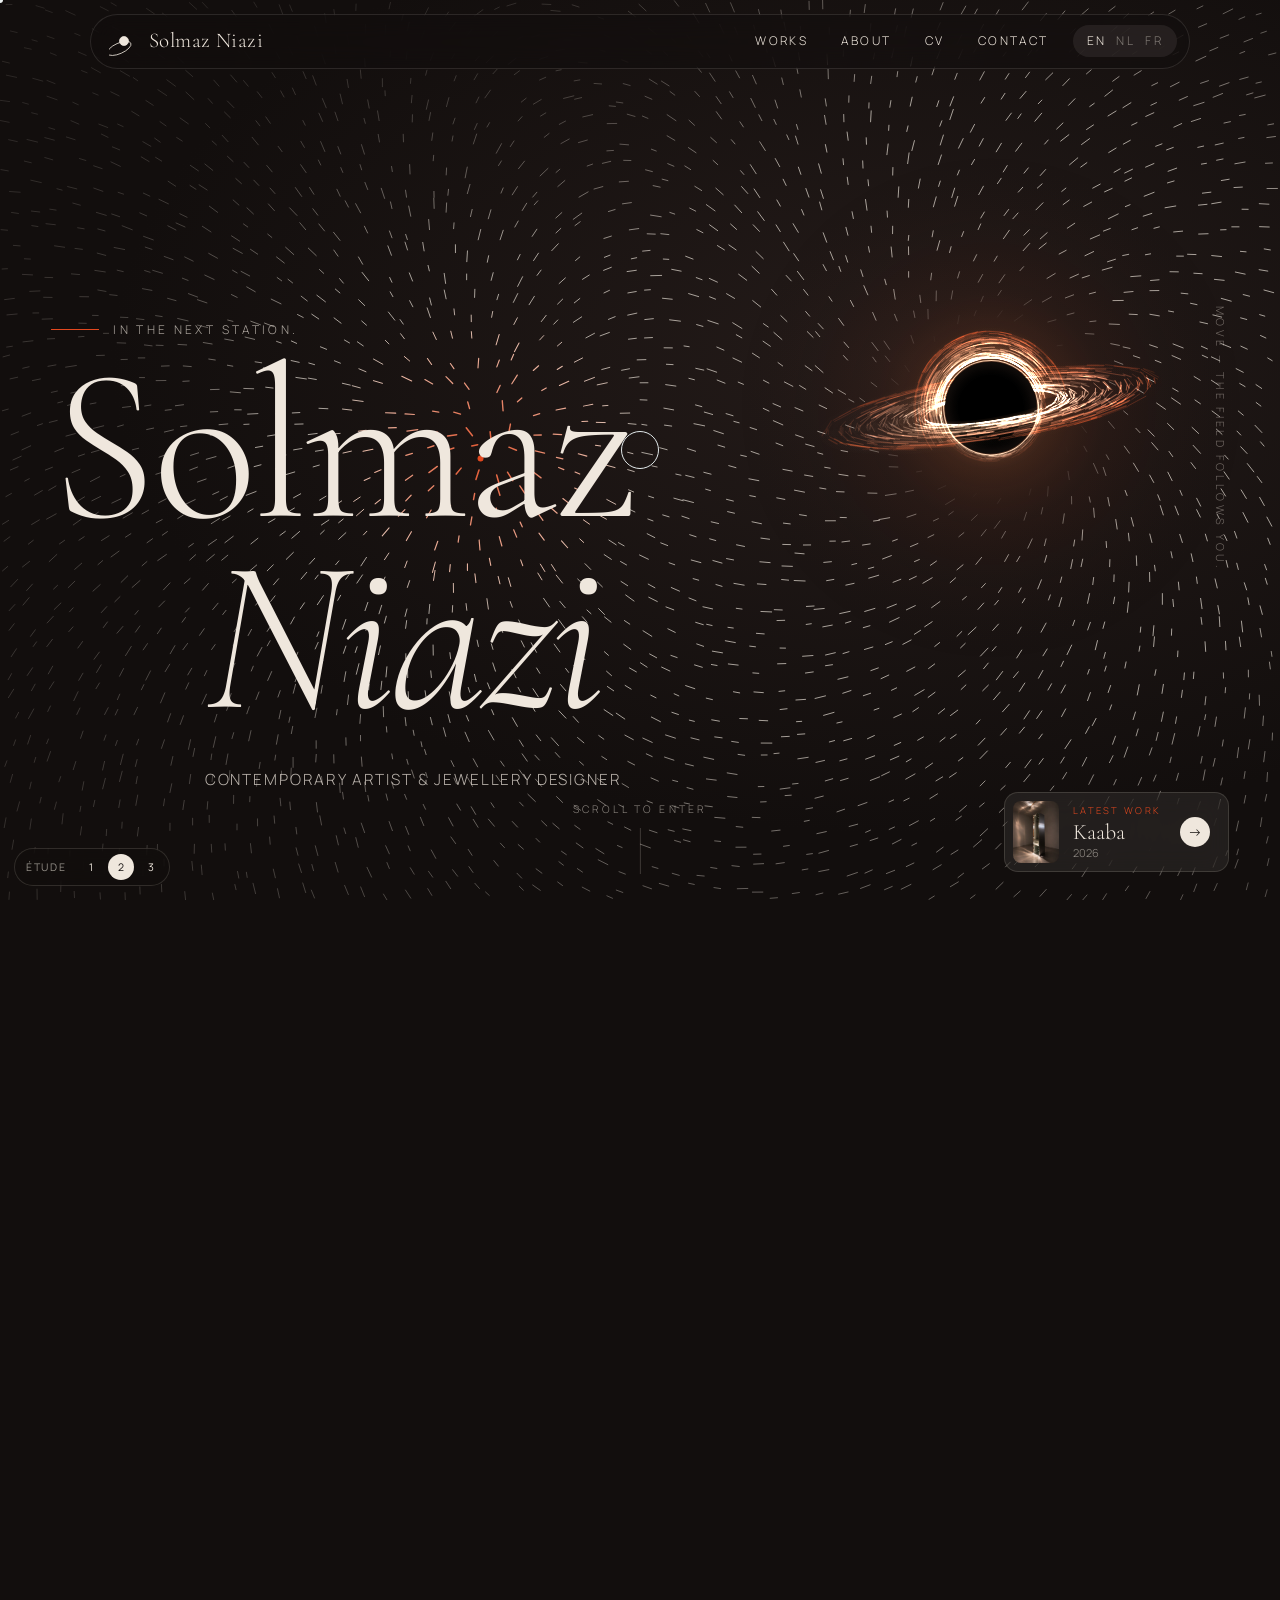
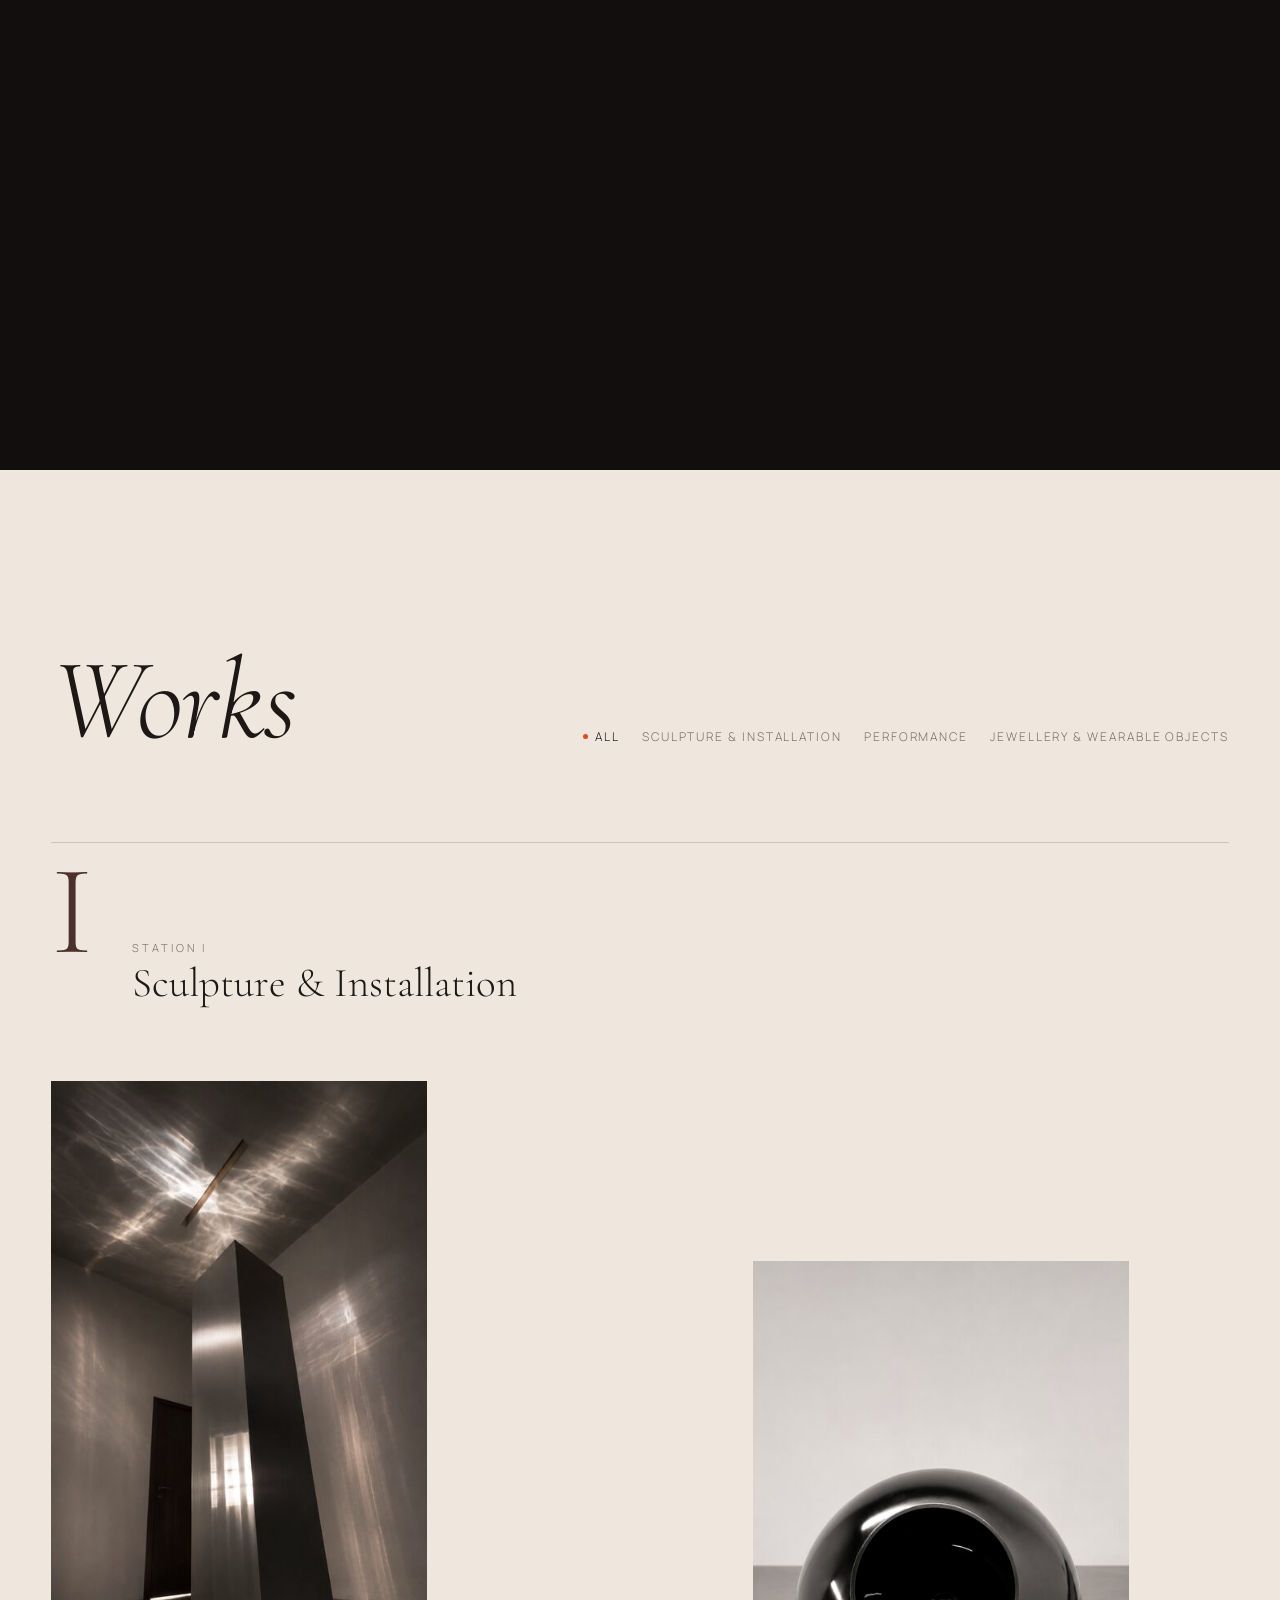
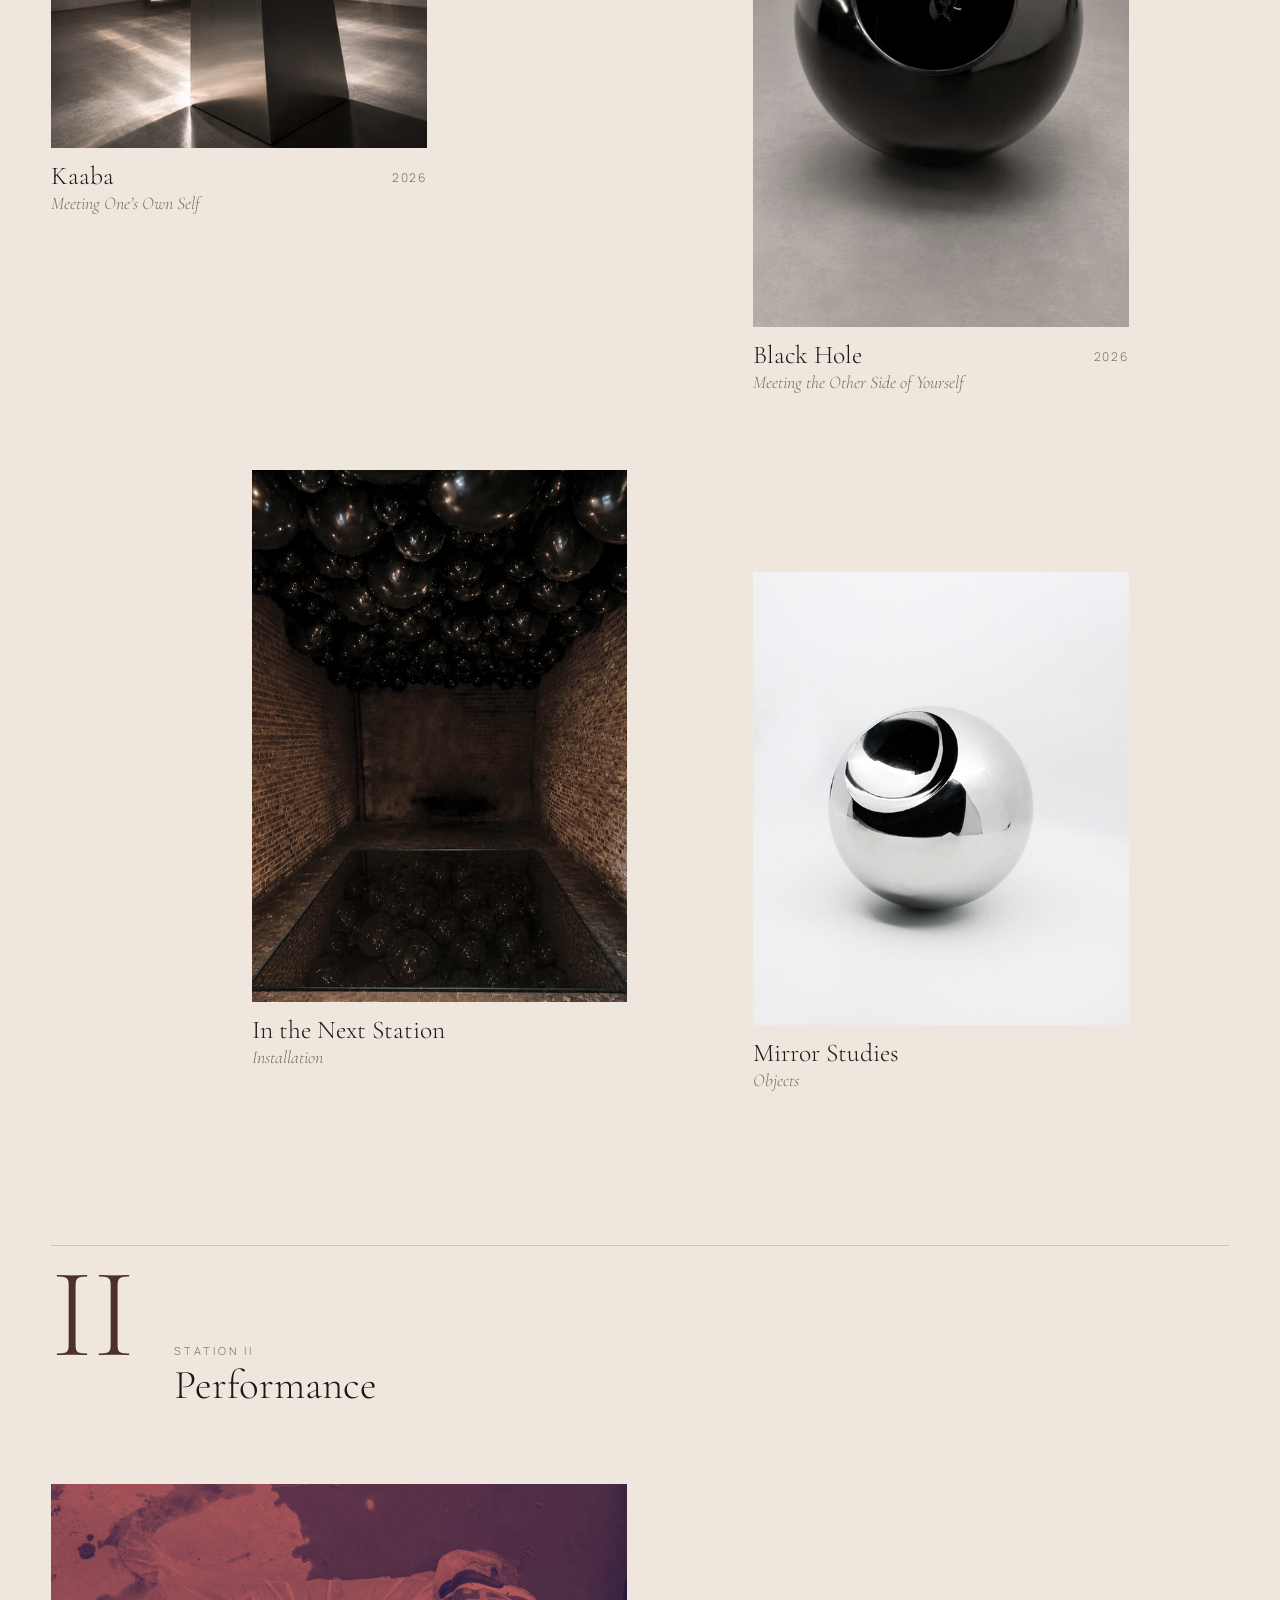
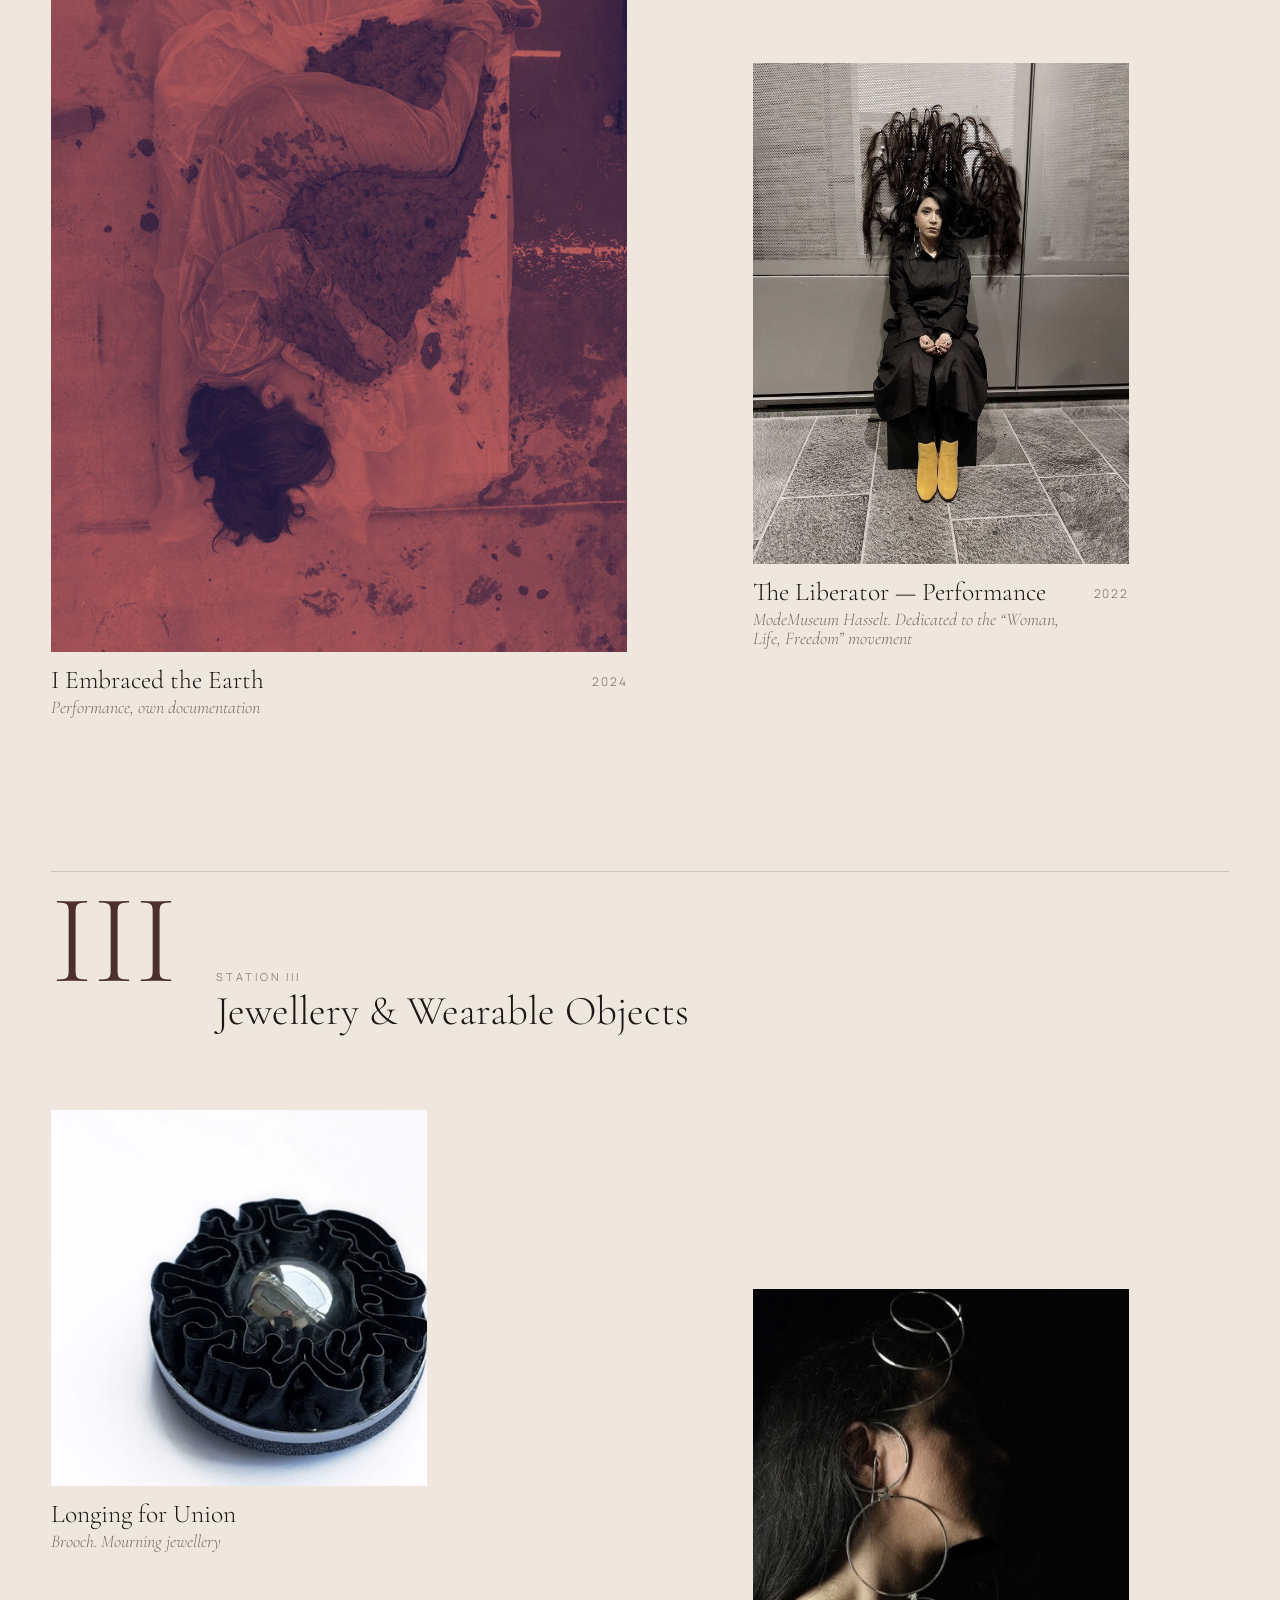
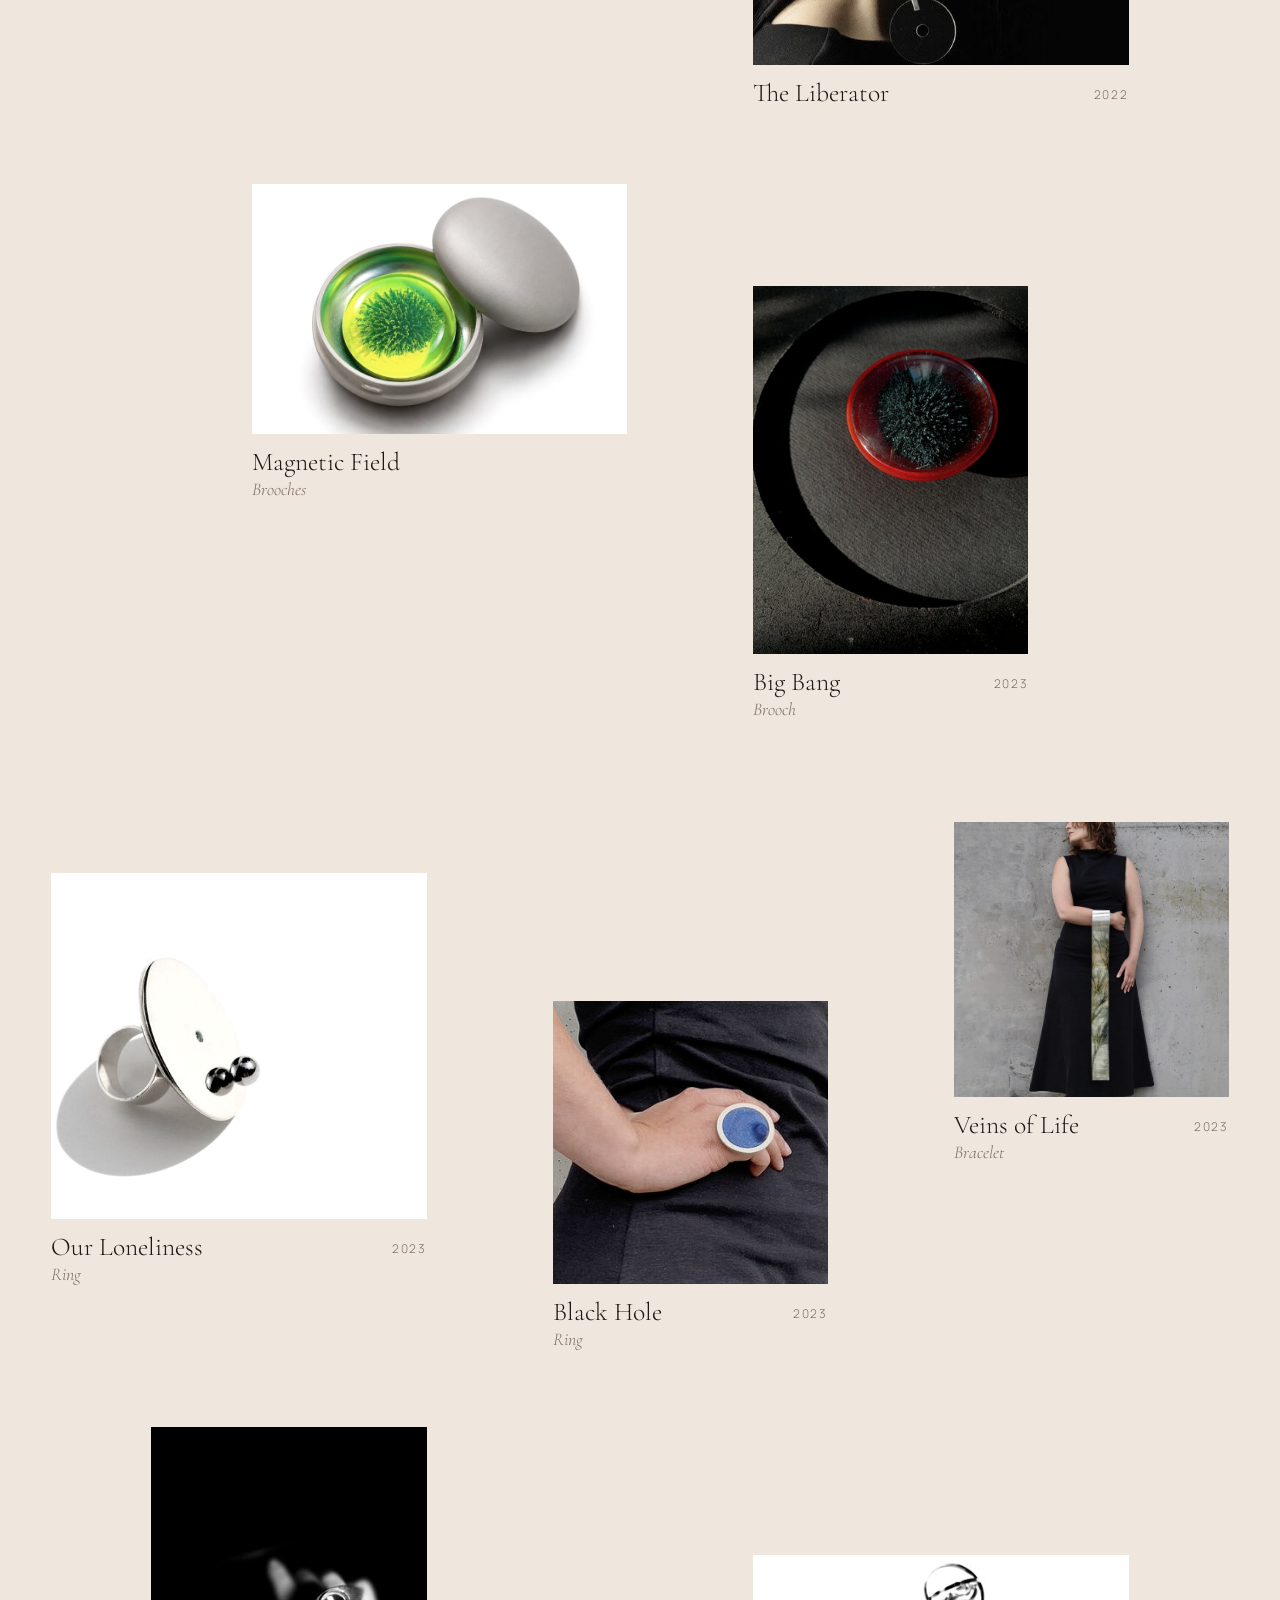
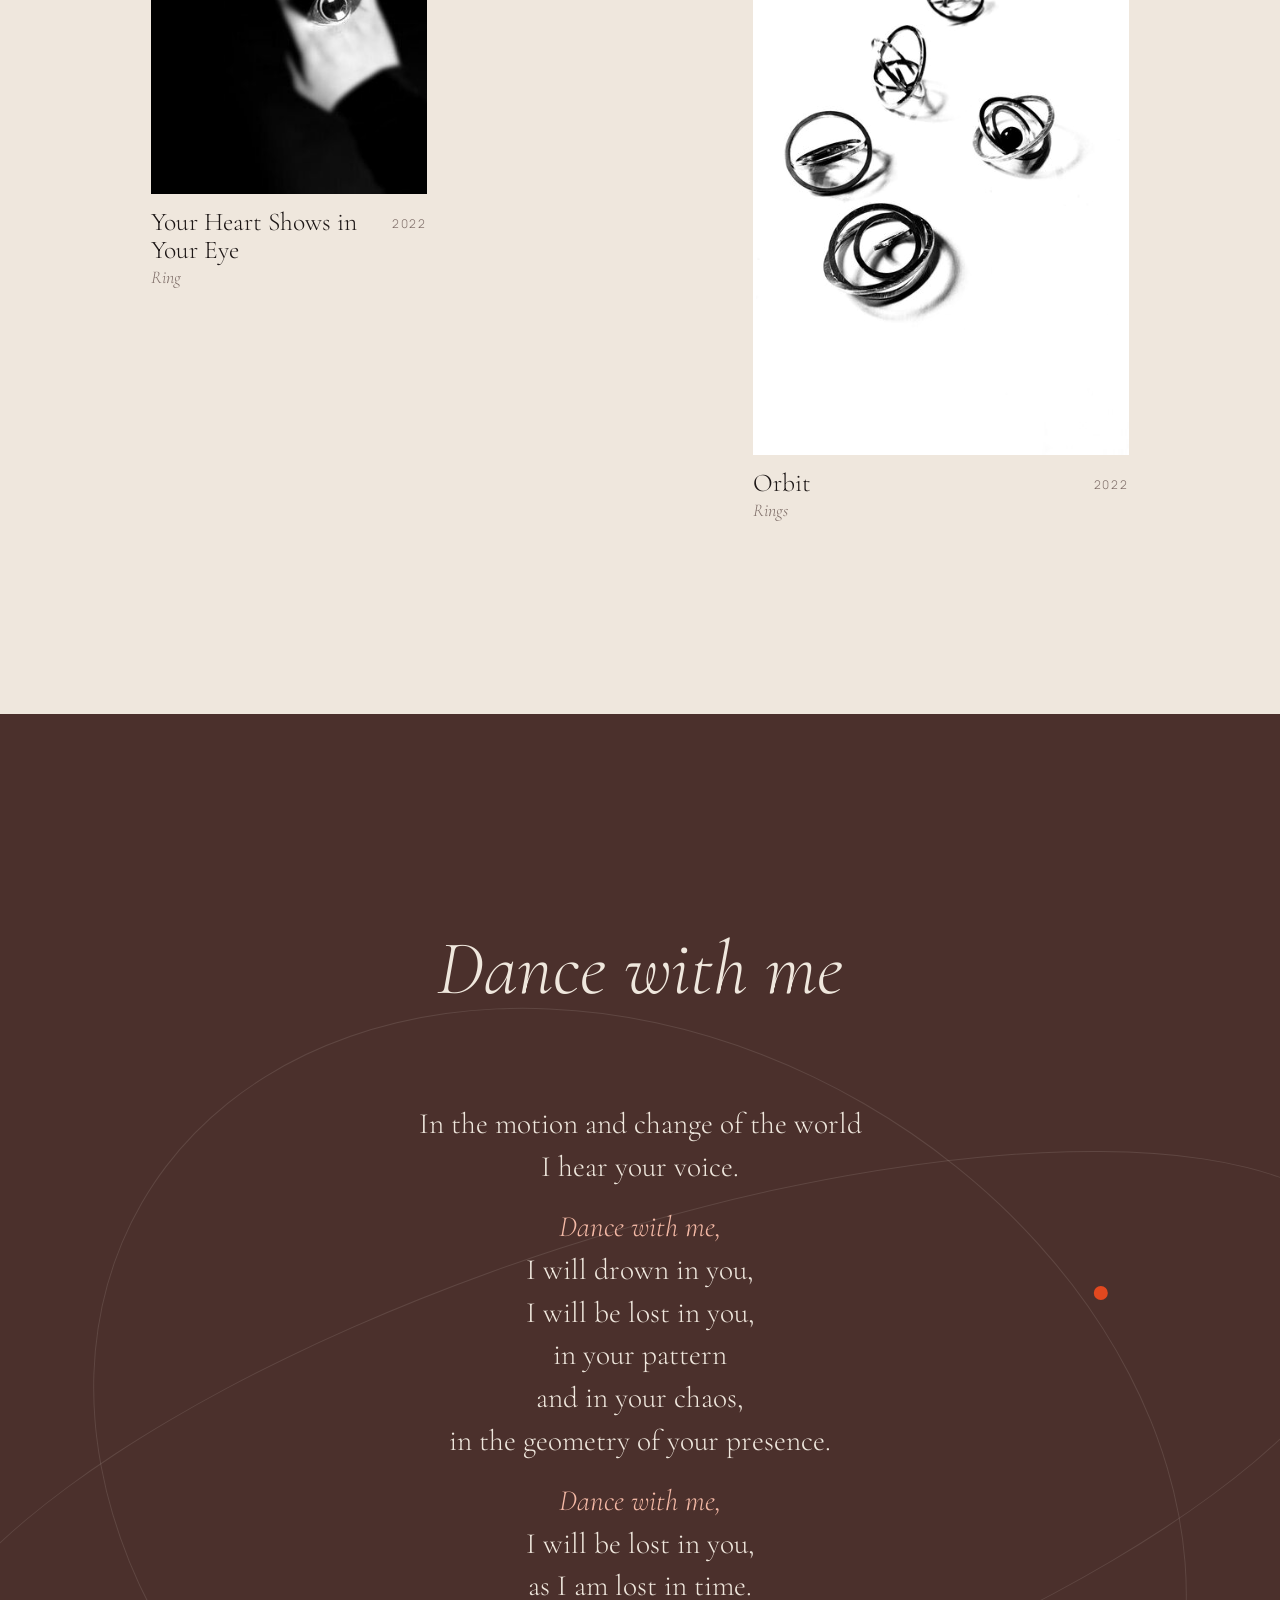
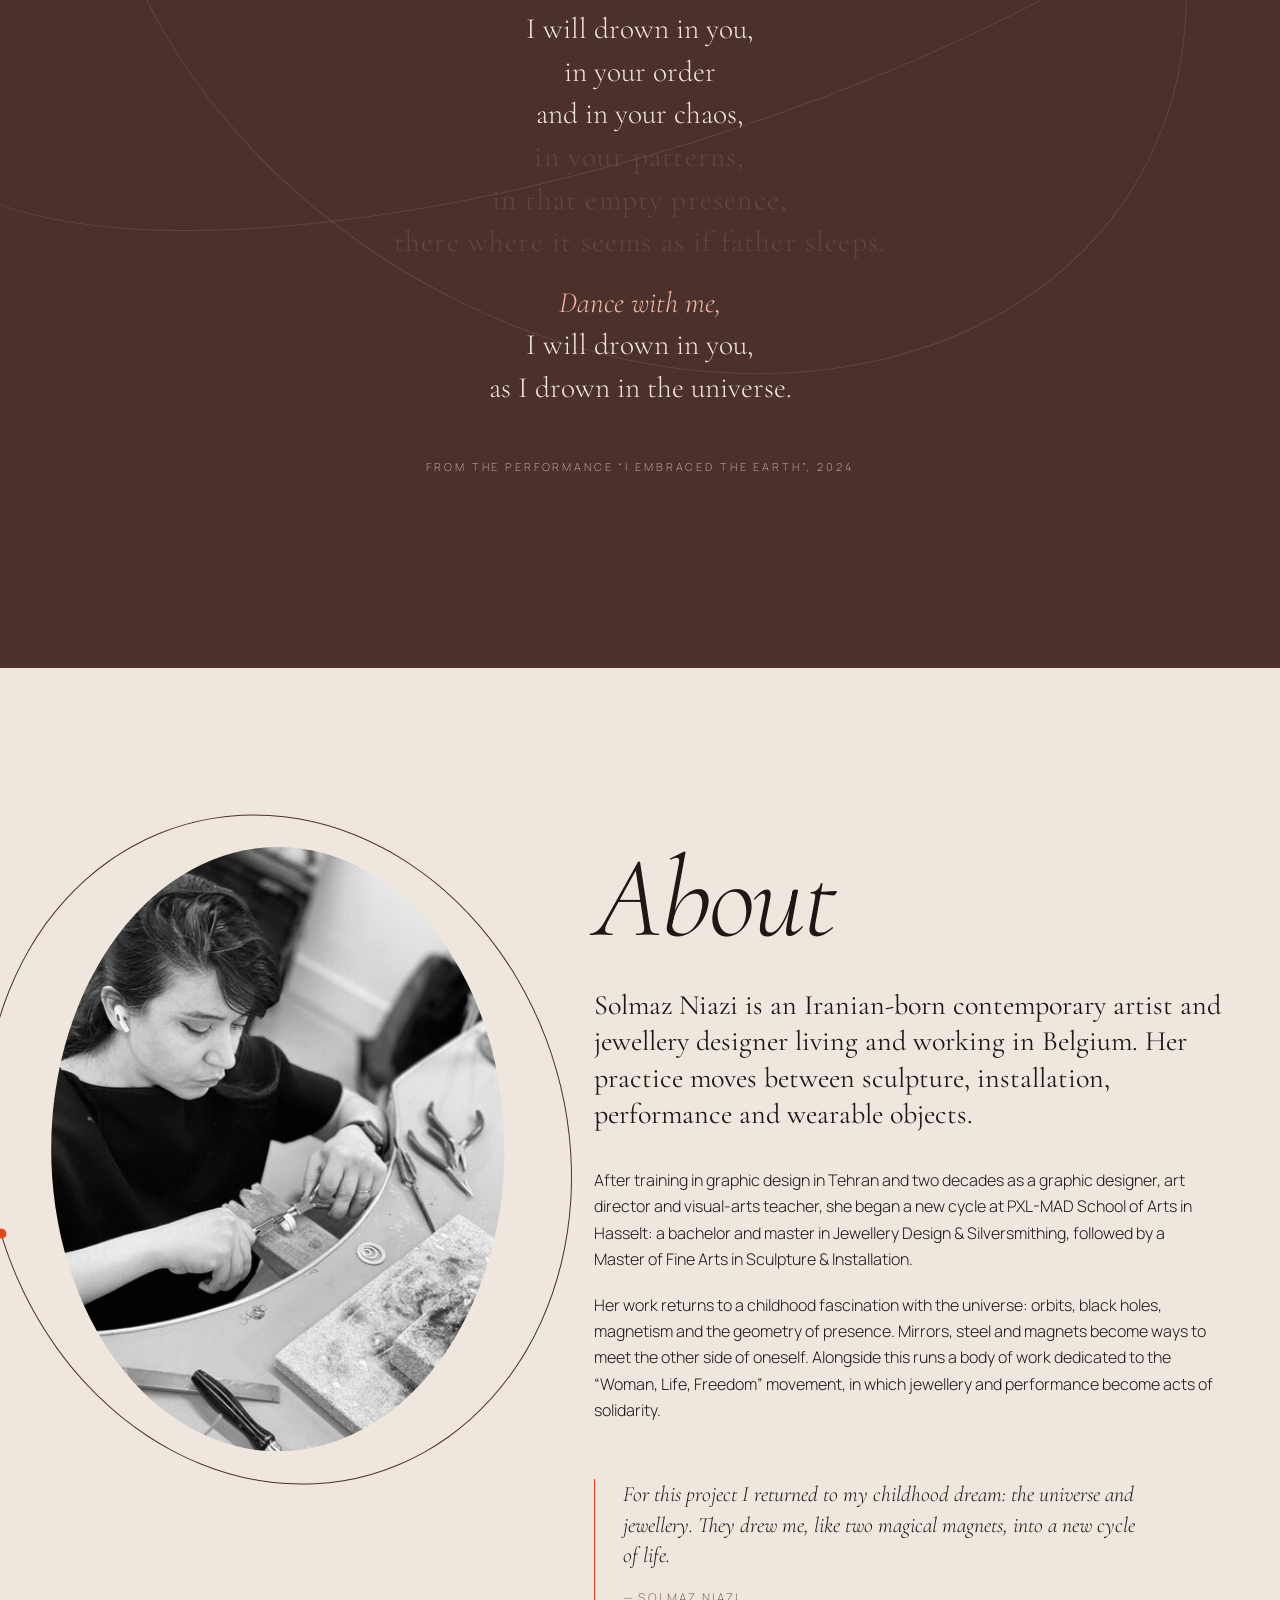
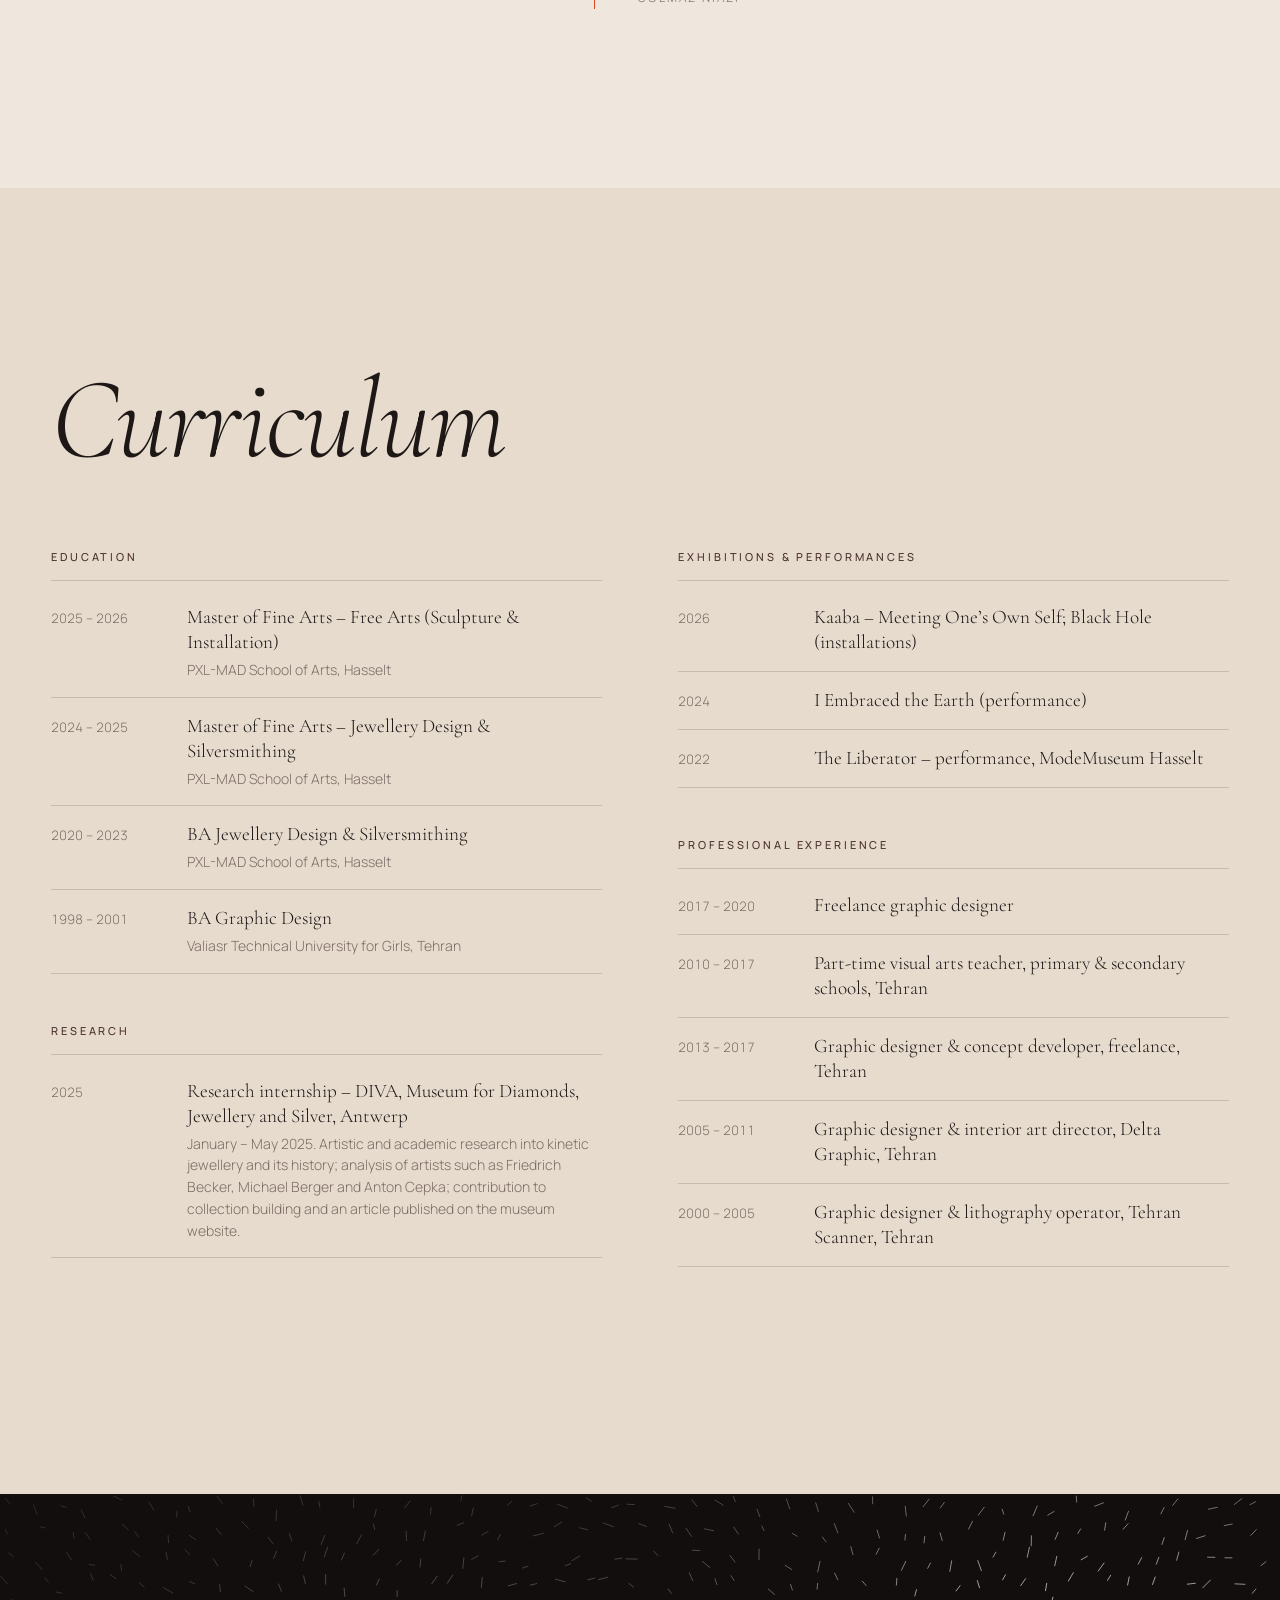
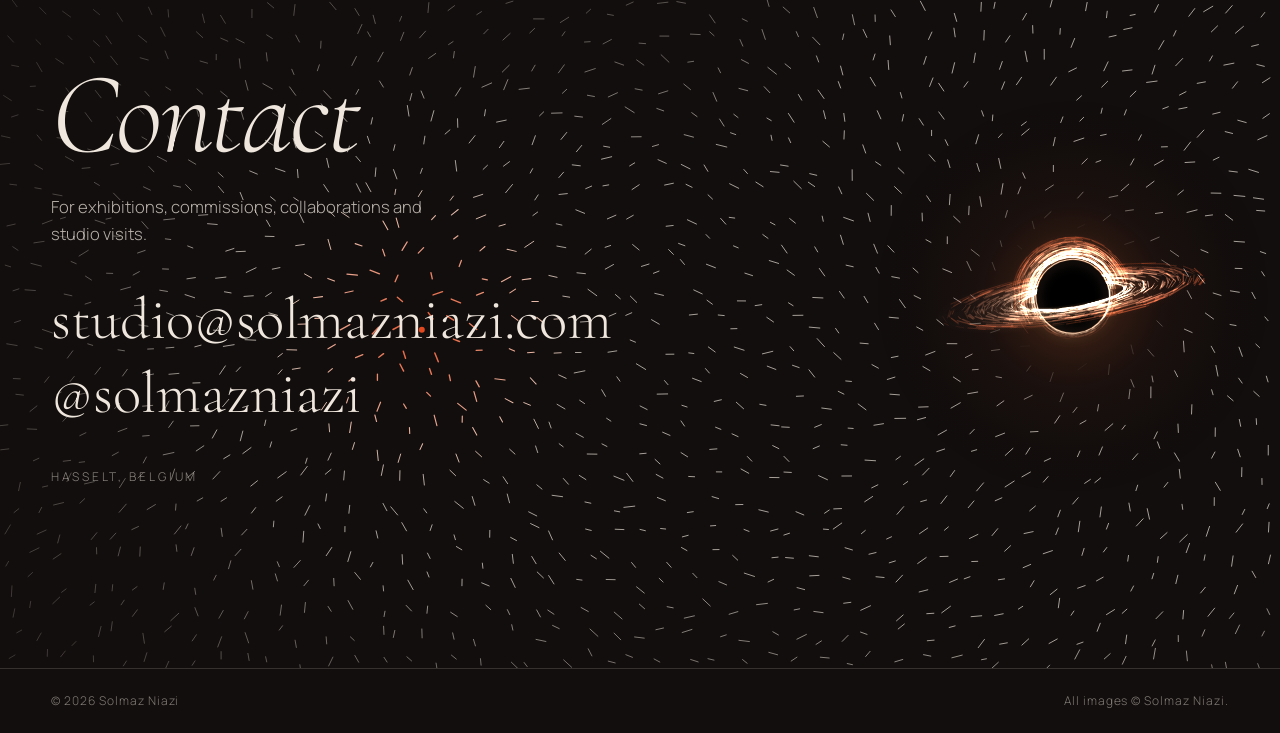
==== commit 704c1c76: "Add étude 3 'Longing for Union' and the brooch to the works - New work: Longing for Union (brooch; A" ====
--- a/2/index.html
+++ b/2/index.html
@@ -113,7 +113,7 @@
     </section>
   </main>
 
-  <nav class="etudes" aria-label="Design études"><span>Étude</span><a href="../">1</a><a href="../2/" aria-current="page">2</a></nav>
+  <nav class="etudes" aria-label="Design études"><span>Étude</span><a href="../">1</a><a href="../2/" aria-current="page">2</a><a href="../3/">3</a></nav>
   <footer class="foot">
     <span>© <span id="year"></span> Solmaz Niazi</span>
     <span data-t="rights"></span>
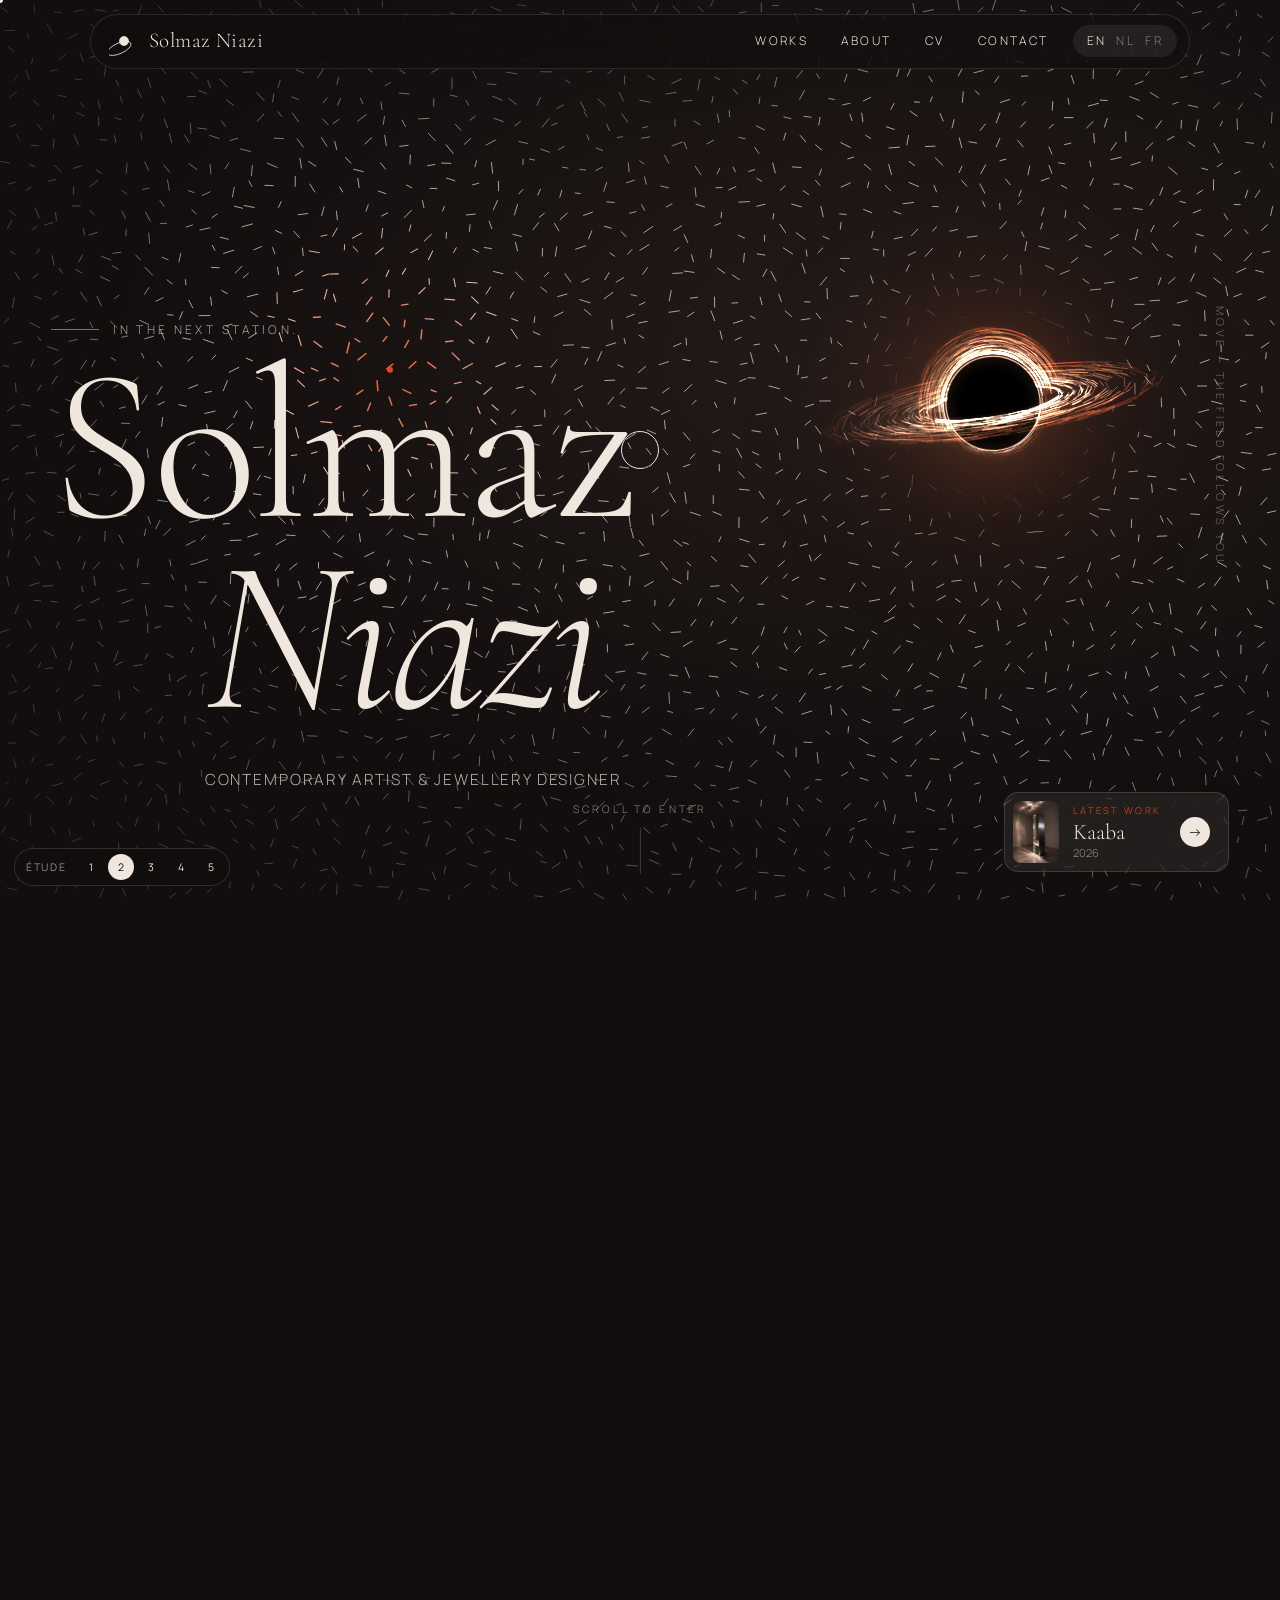
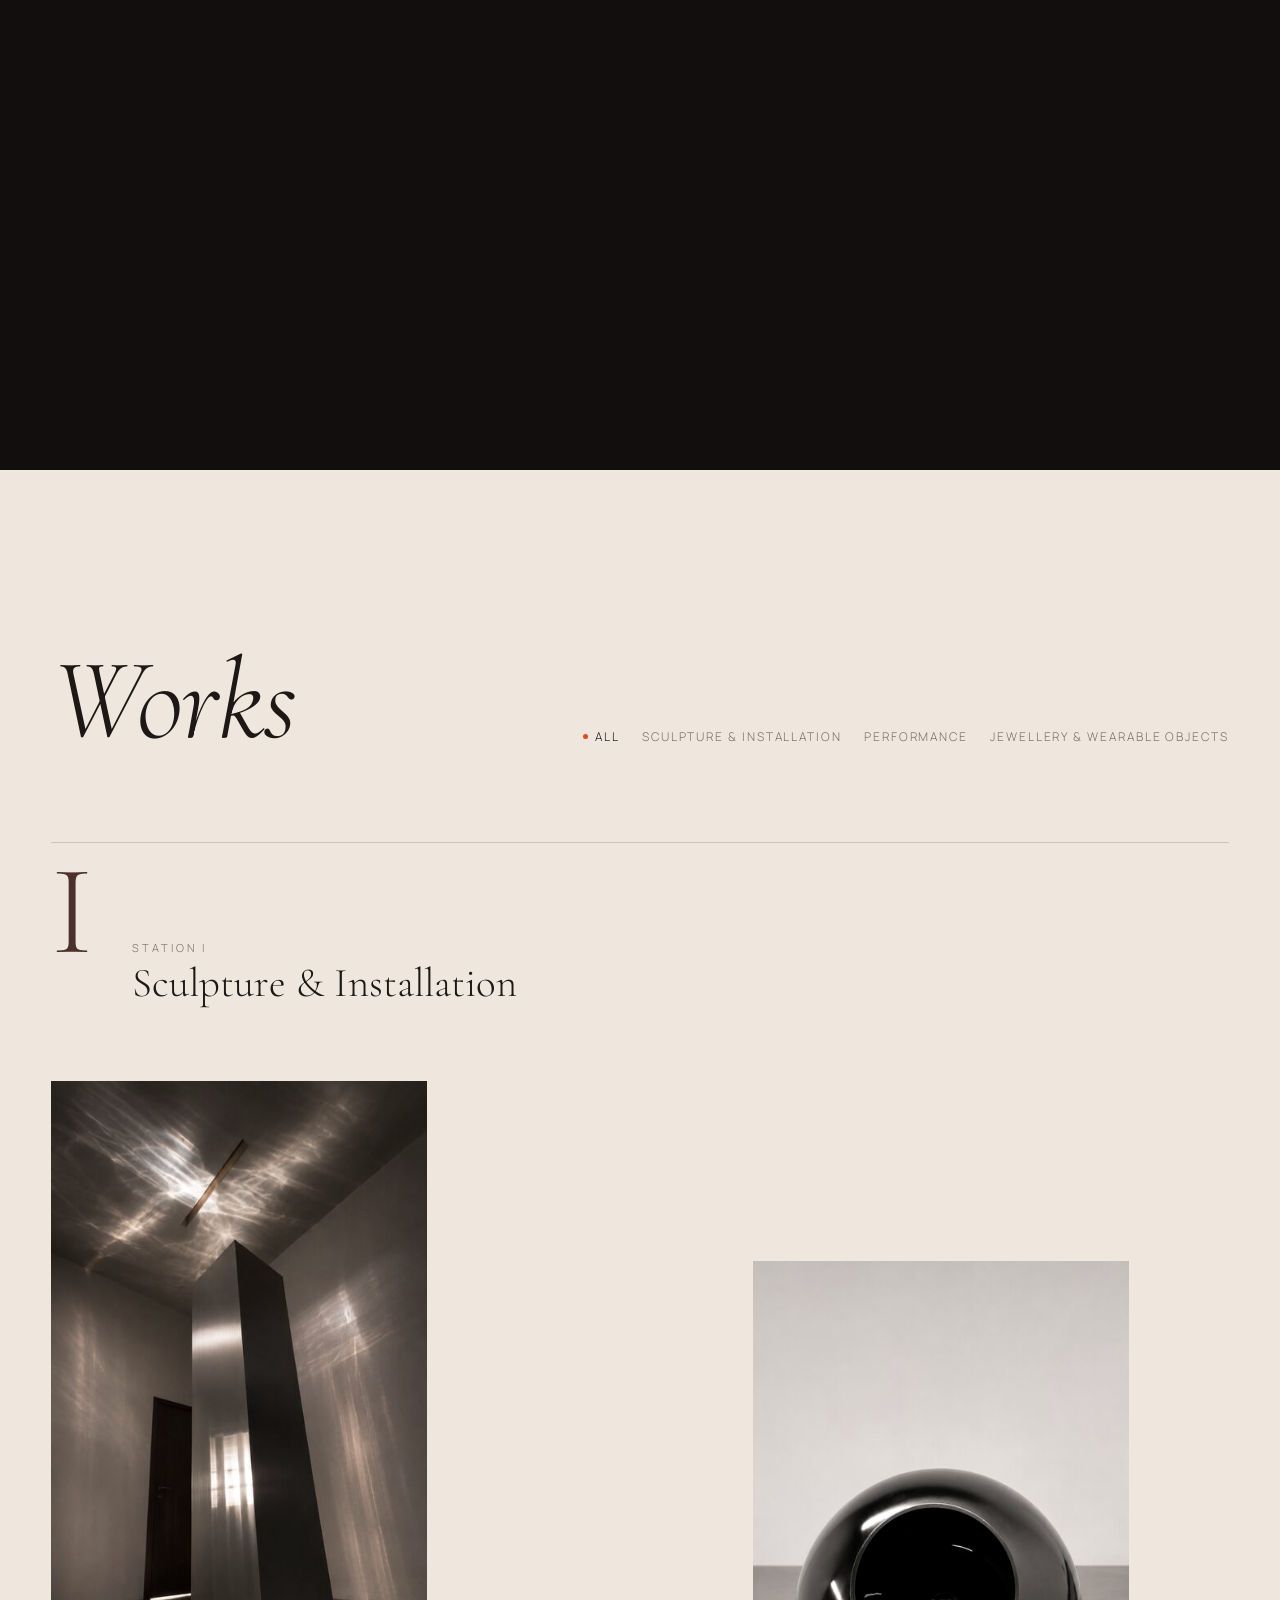
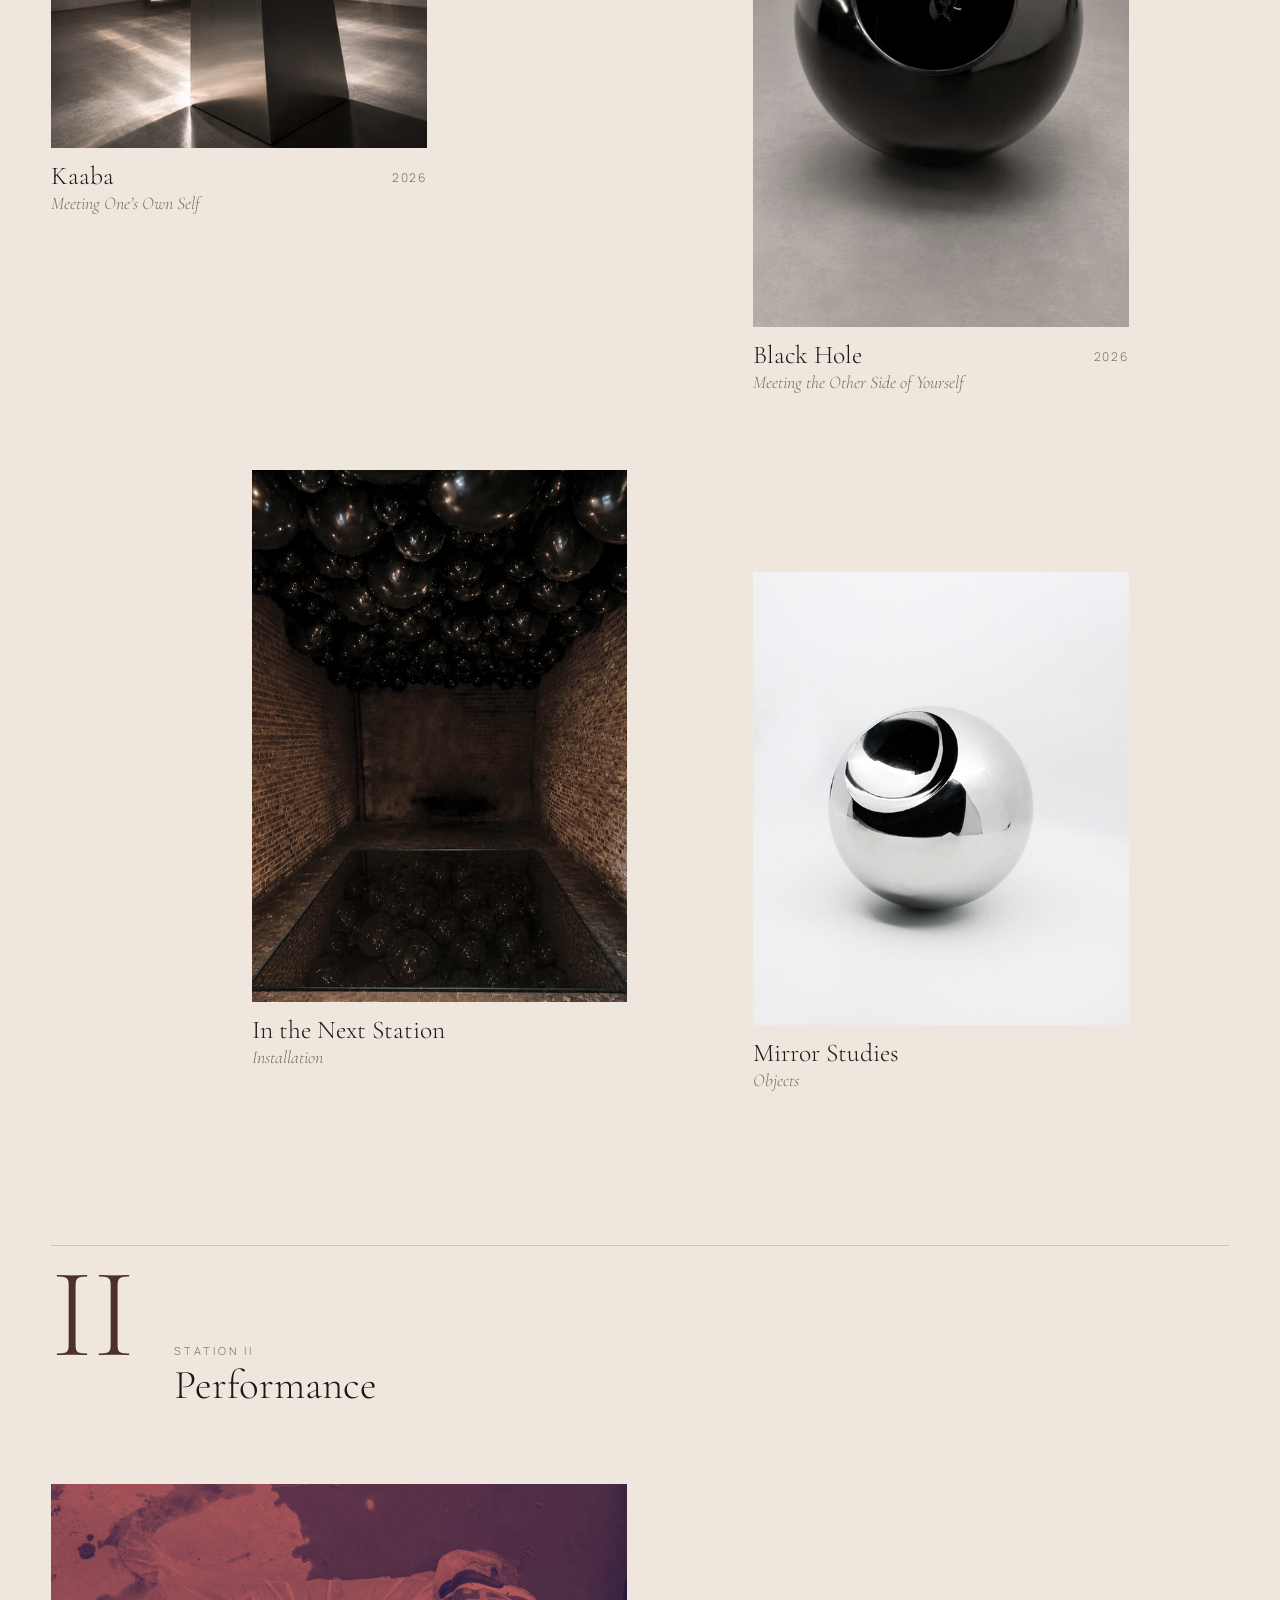
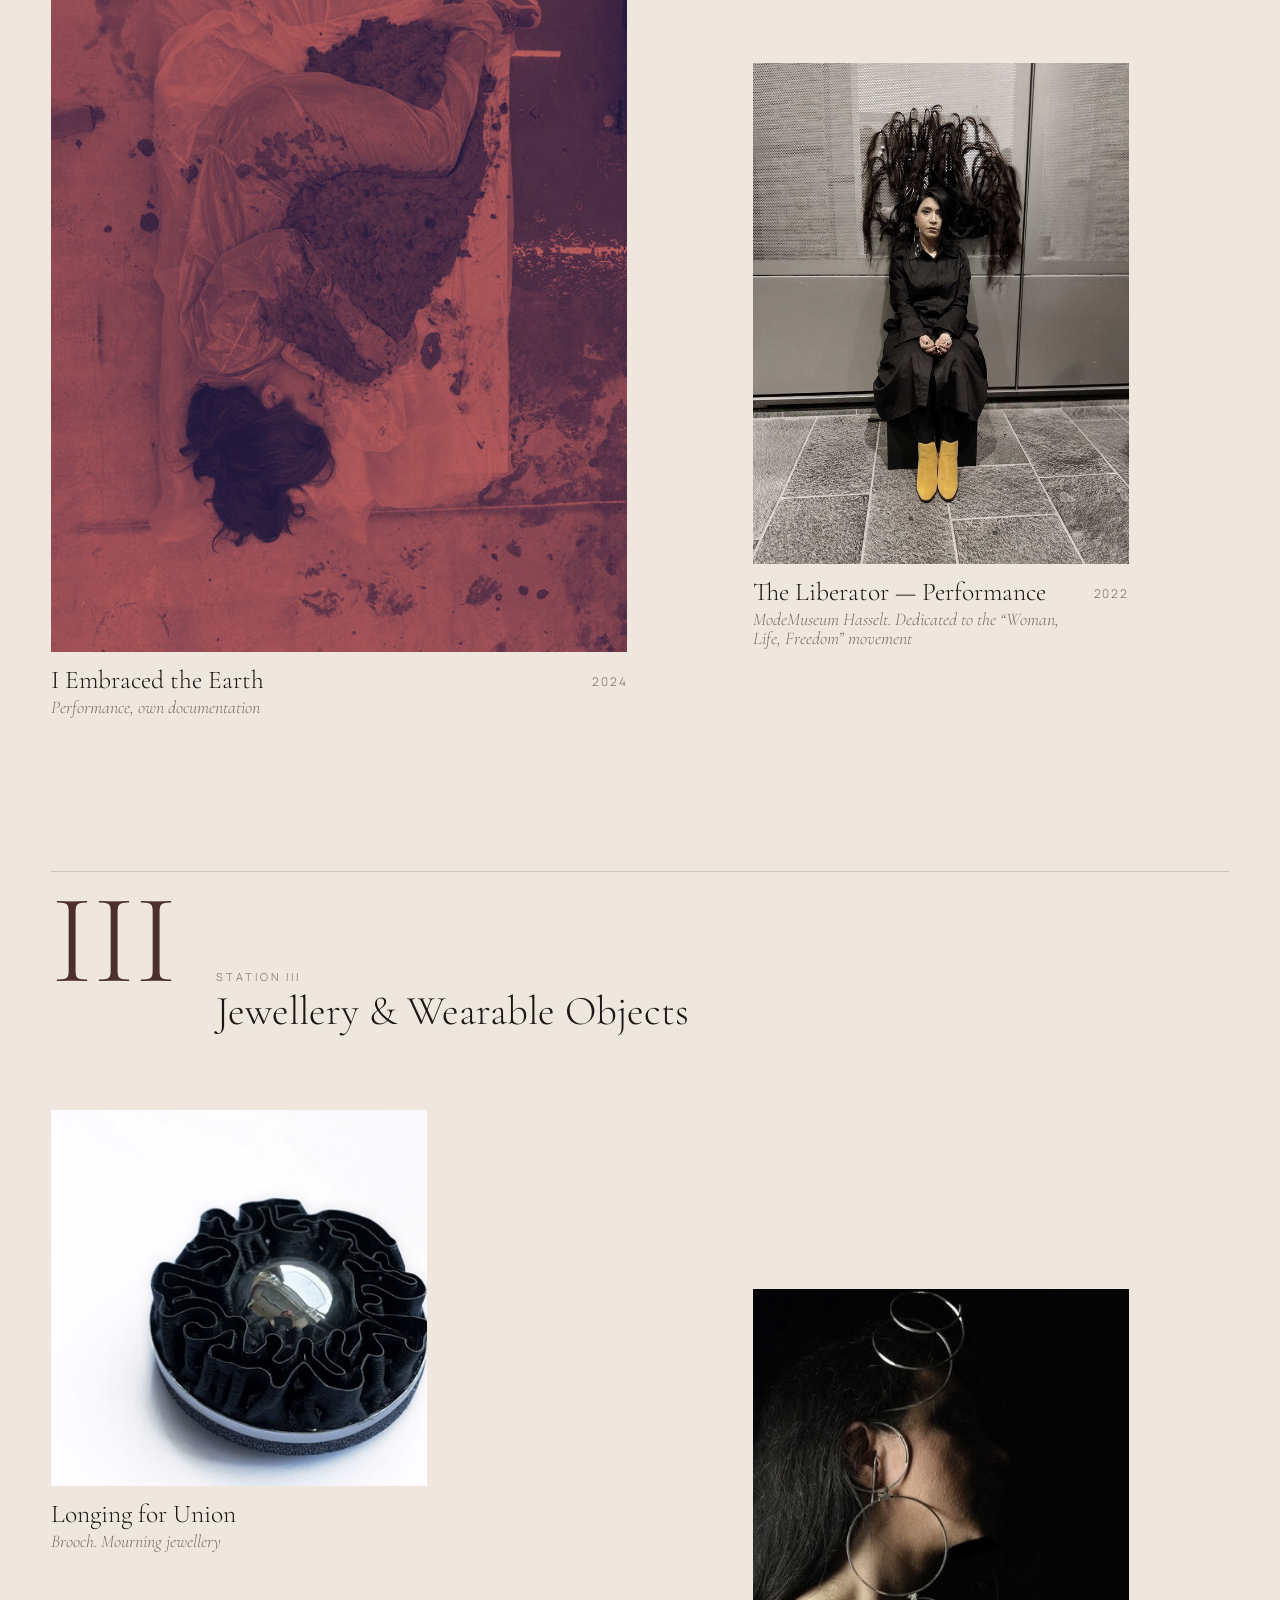
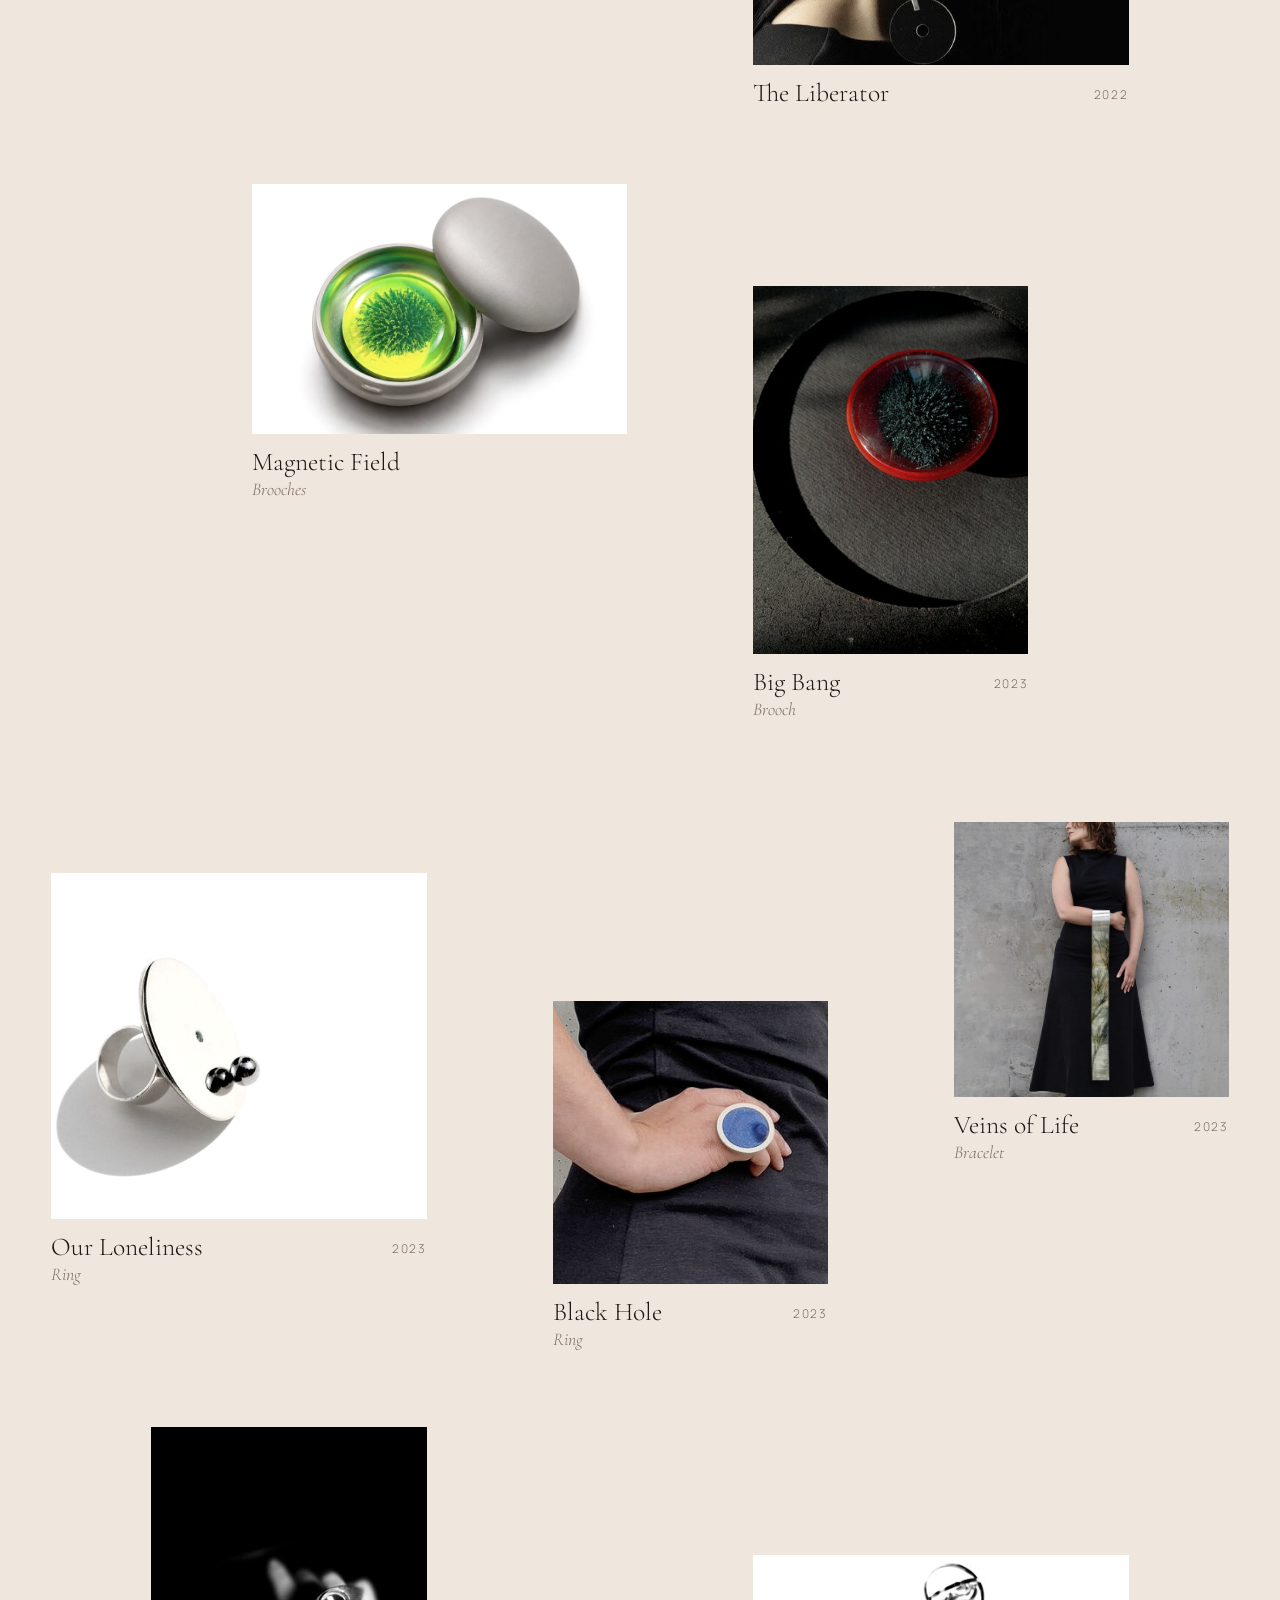
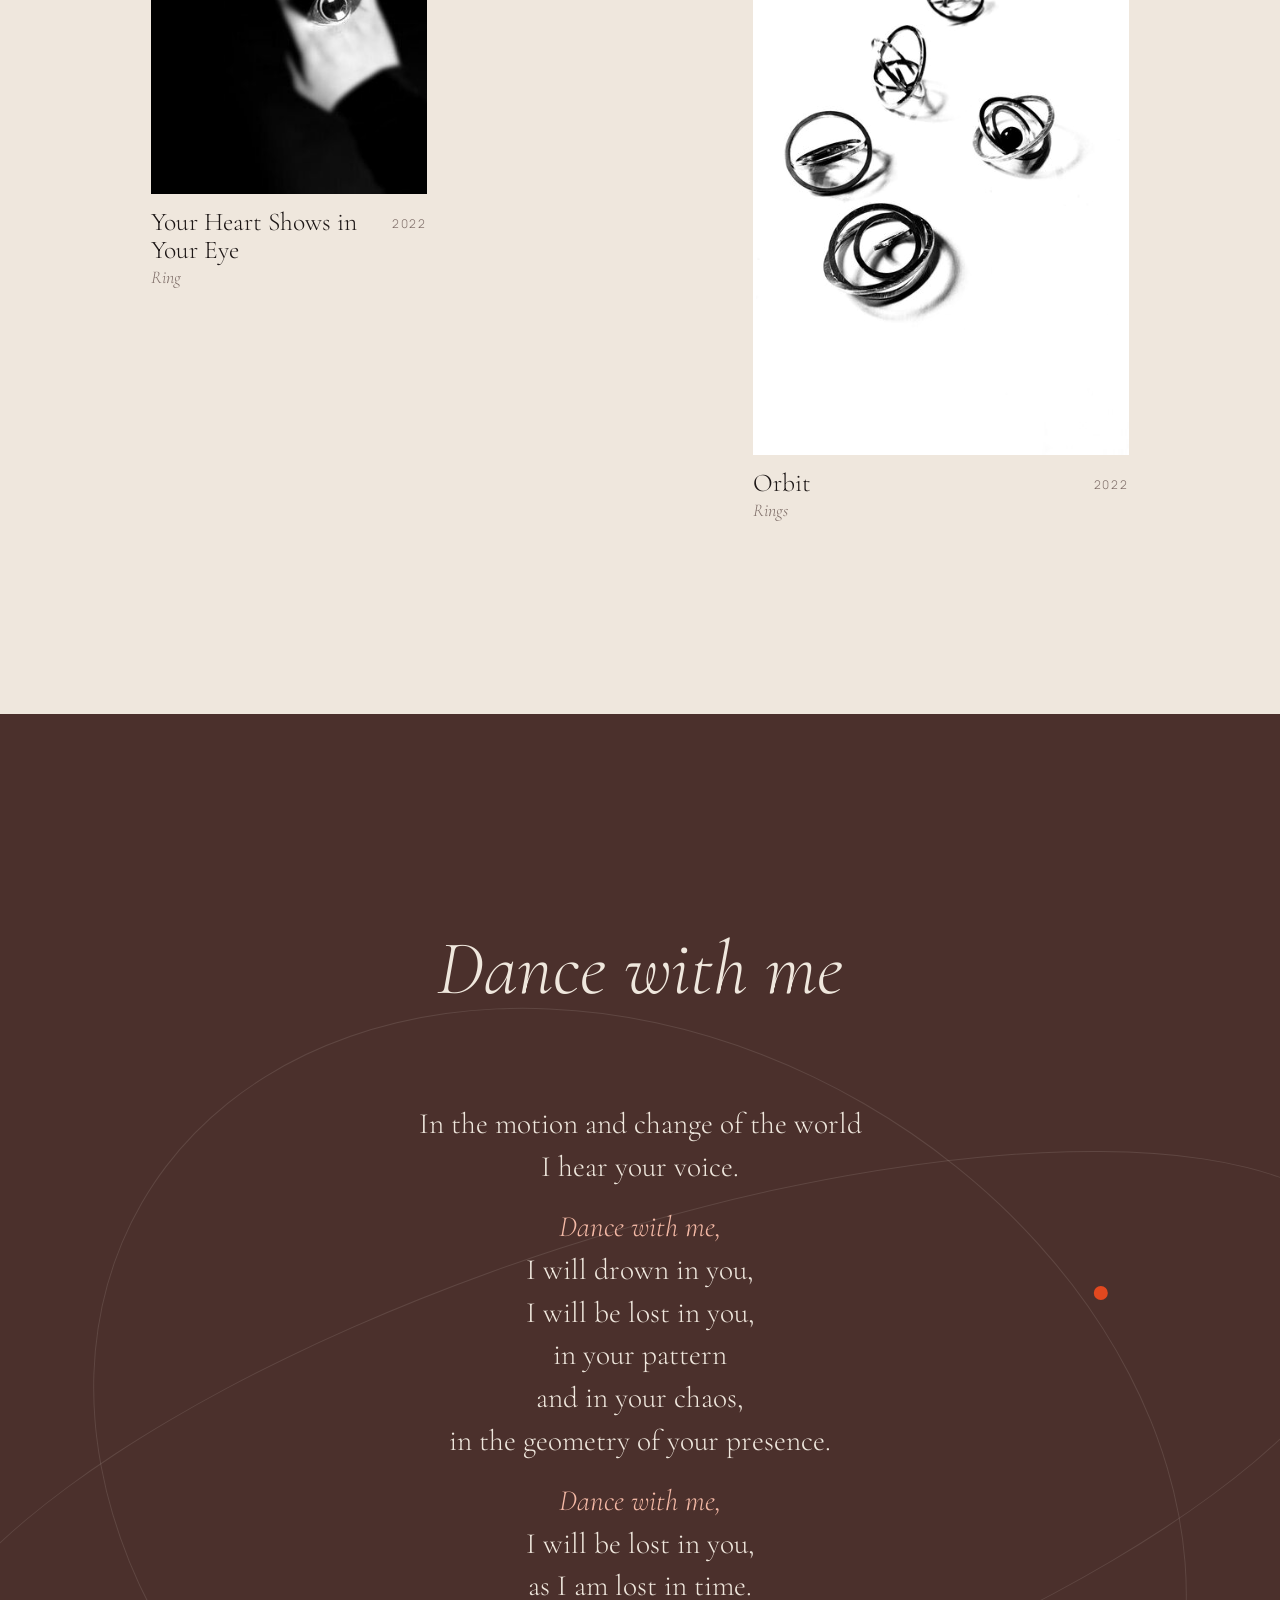
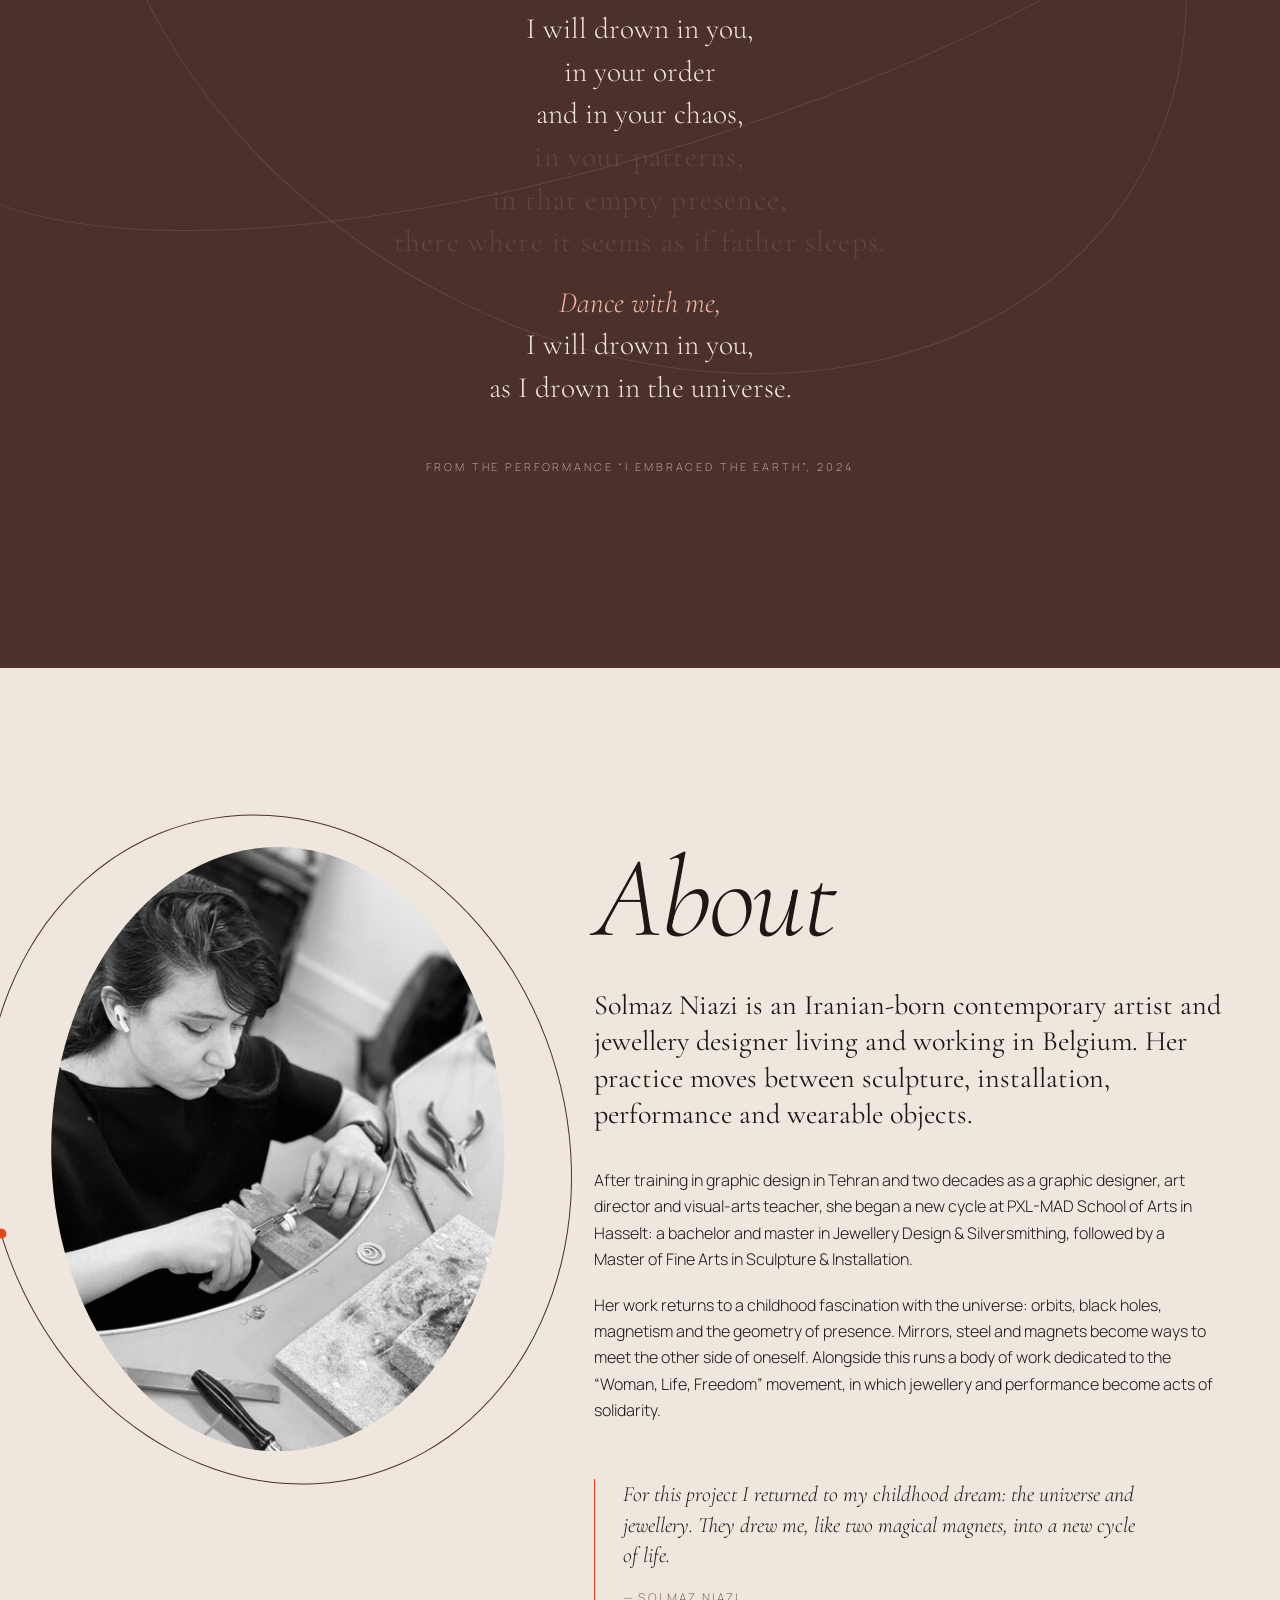
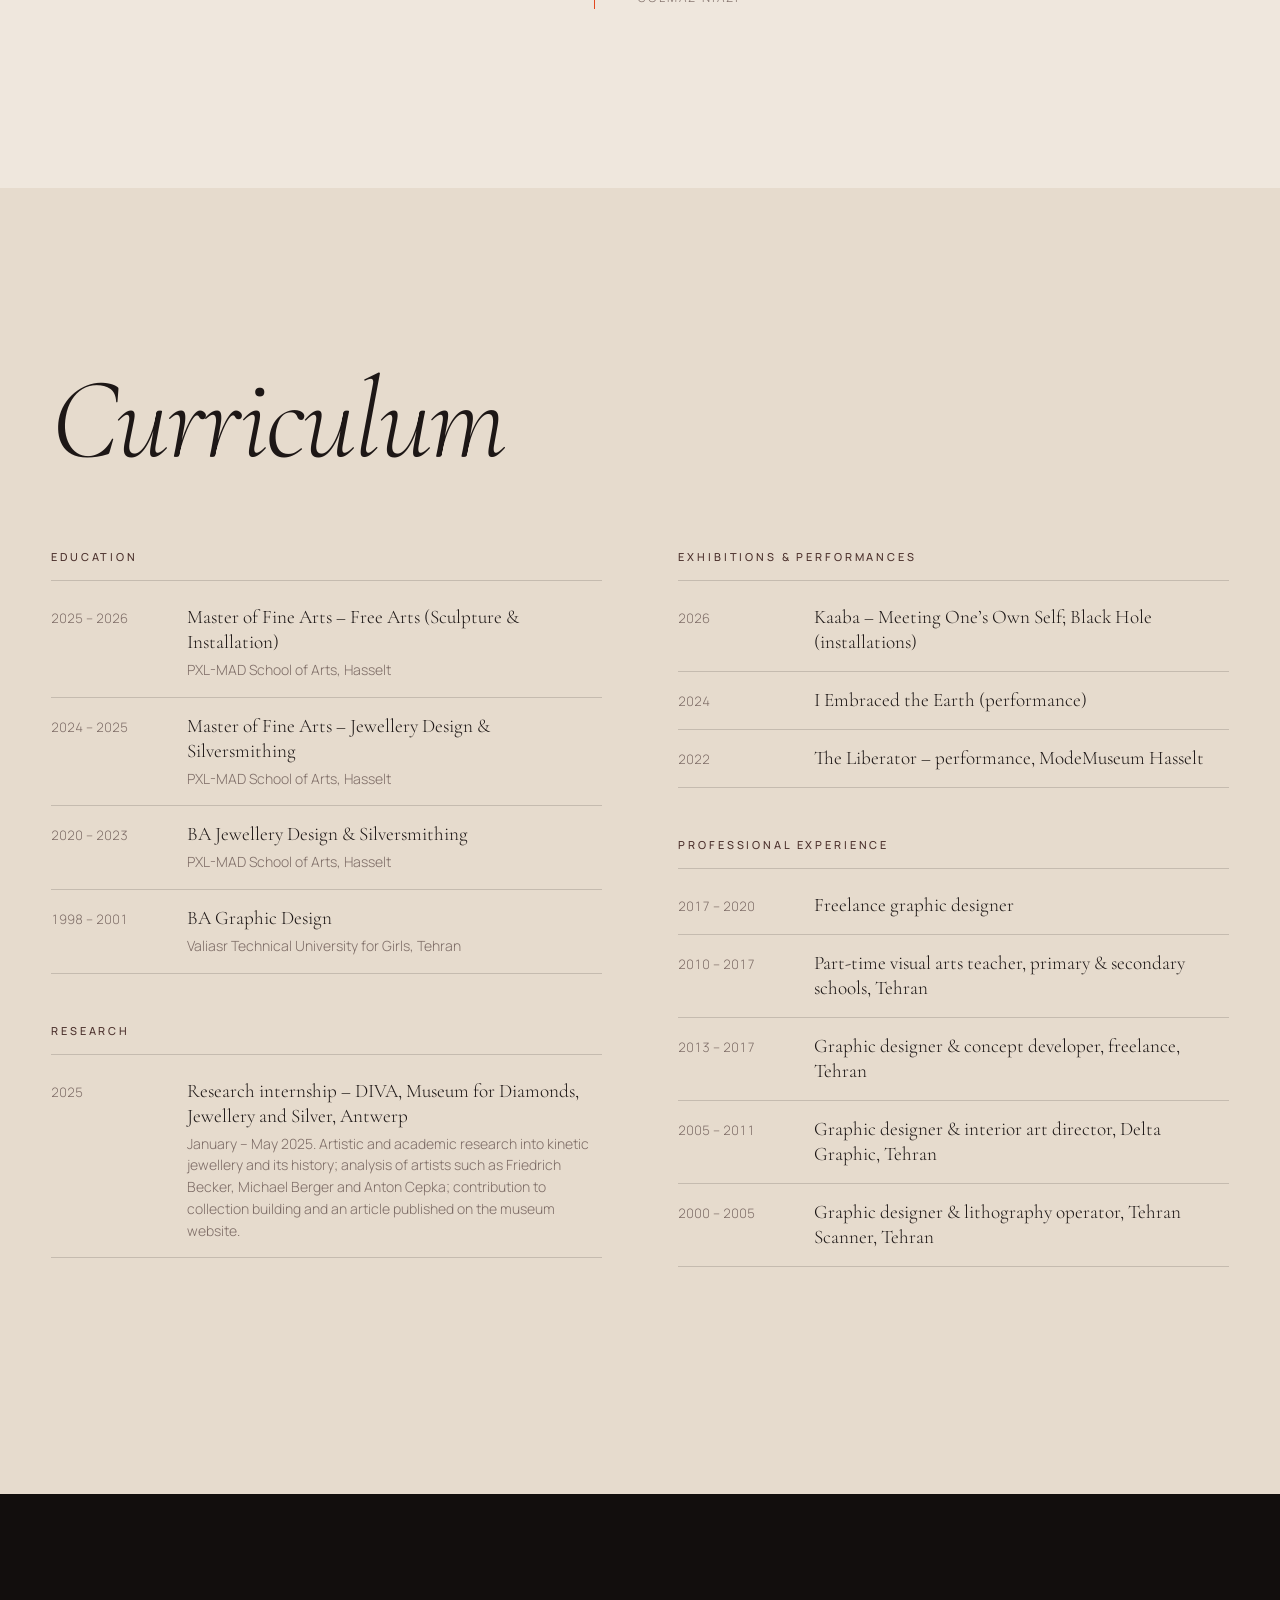
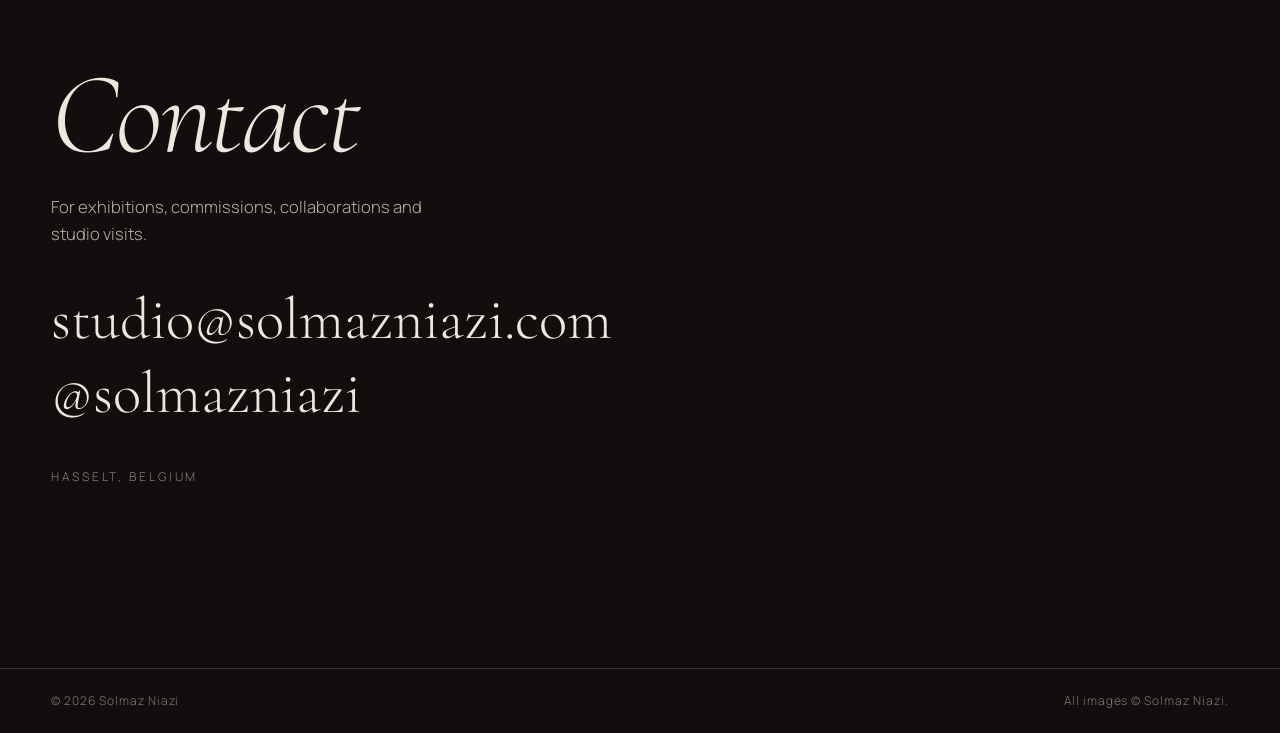
==== commit 223e5942: "Add études 4 and 5 with the brooch rebuilt in 3D - assets/js/brooch.js: 'Longing for Union' ray-marc" ====
--- a/2/index.html
+++ b/2/index.html
@@ -113,7 +113,7 @@
     </section>
   </main>
 
-  <nav class="etudes" aria-label="Design études"><span>Étude</span><a href="../">1</a><a href="../2/" aria-current="page">2</a><a href="../3/">3</a></nav>
+  <nav class="etudes" aria-label="Design études"><span>Étude</span><a href="../">1</a><a href="../2/" aria-current="page">2</a><a href="../3/">3</a><a href="../4/">4</a><a href="../5/">5</a></nav>
   <footer class="foot">
     <span>© <span id="year"></span> Solmaz Niazi</span>
     <span data-t="rights"></span>
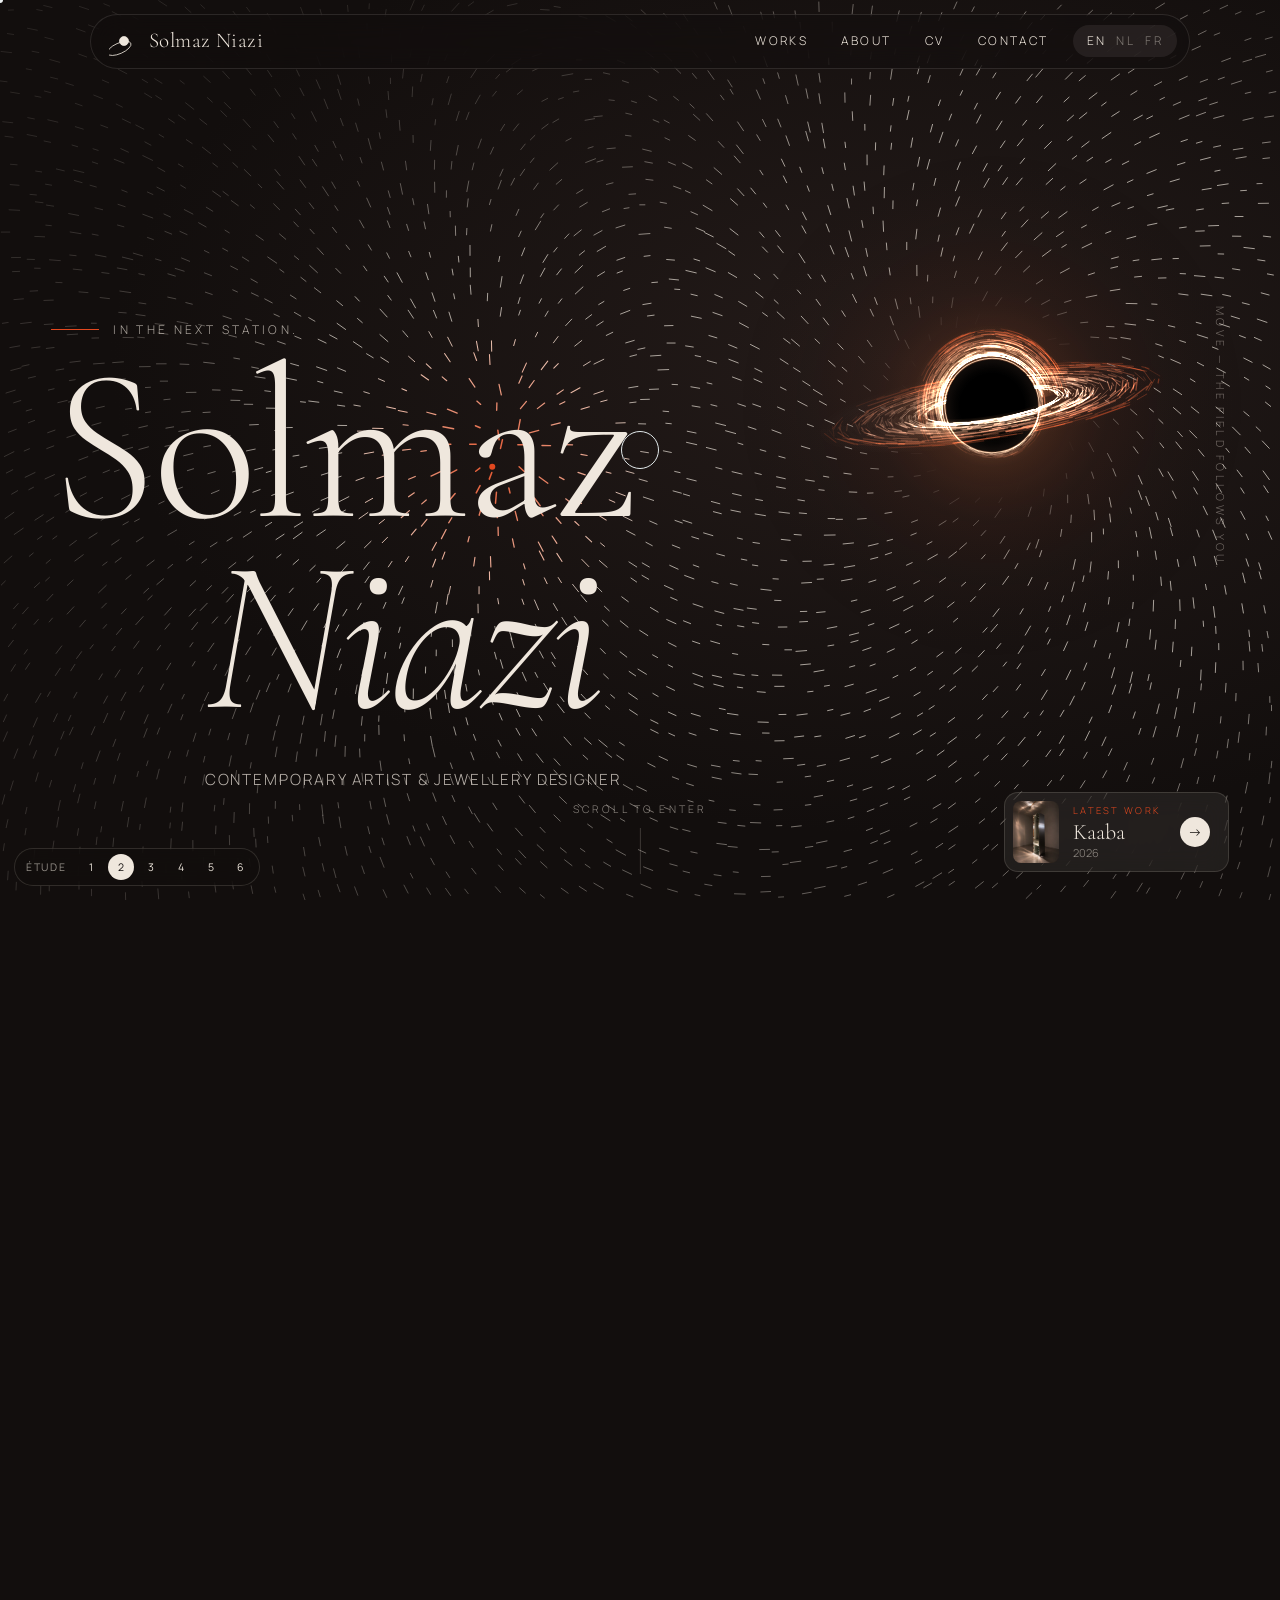
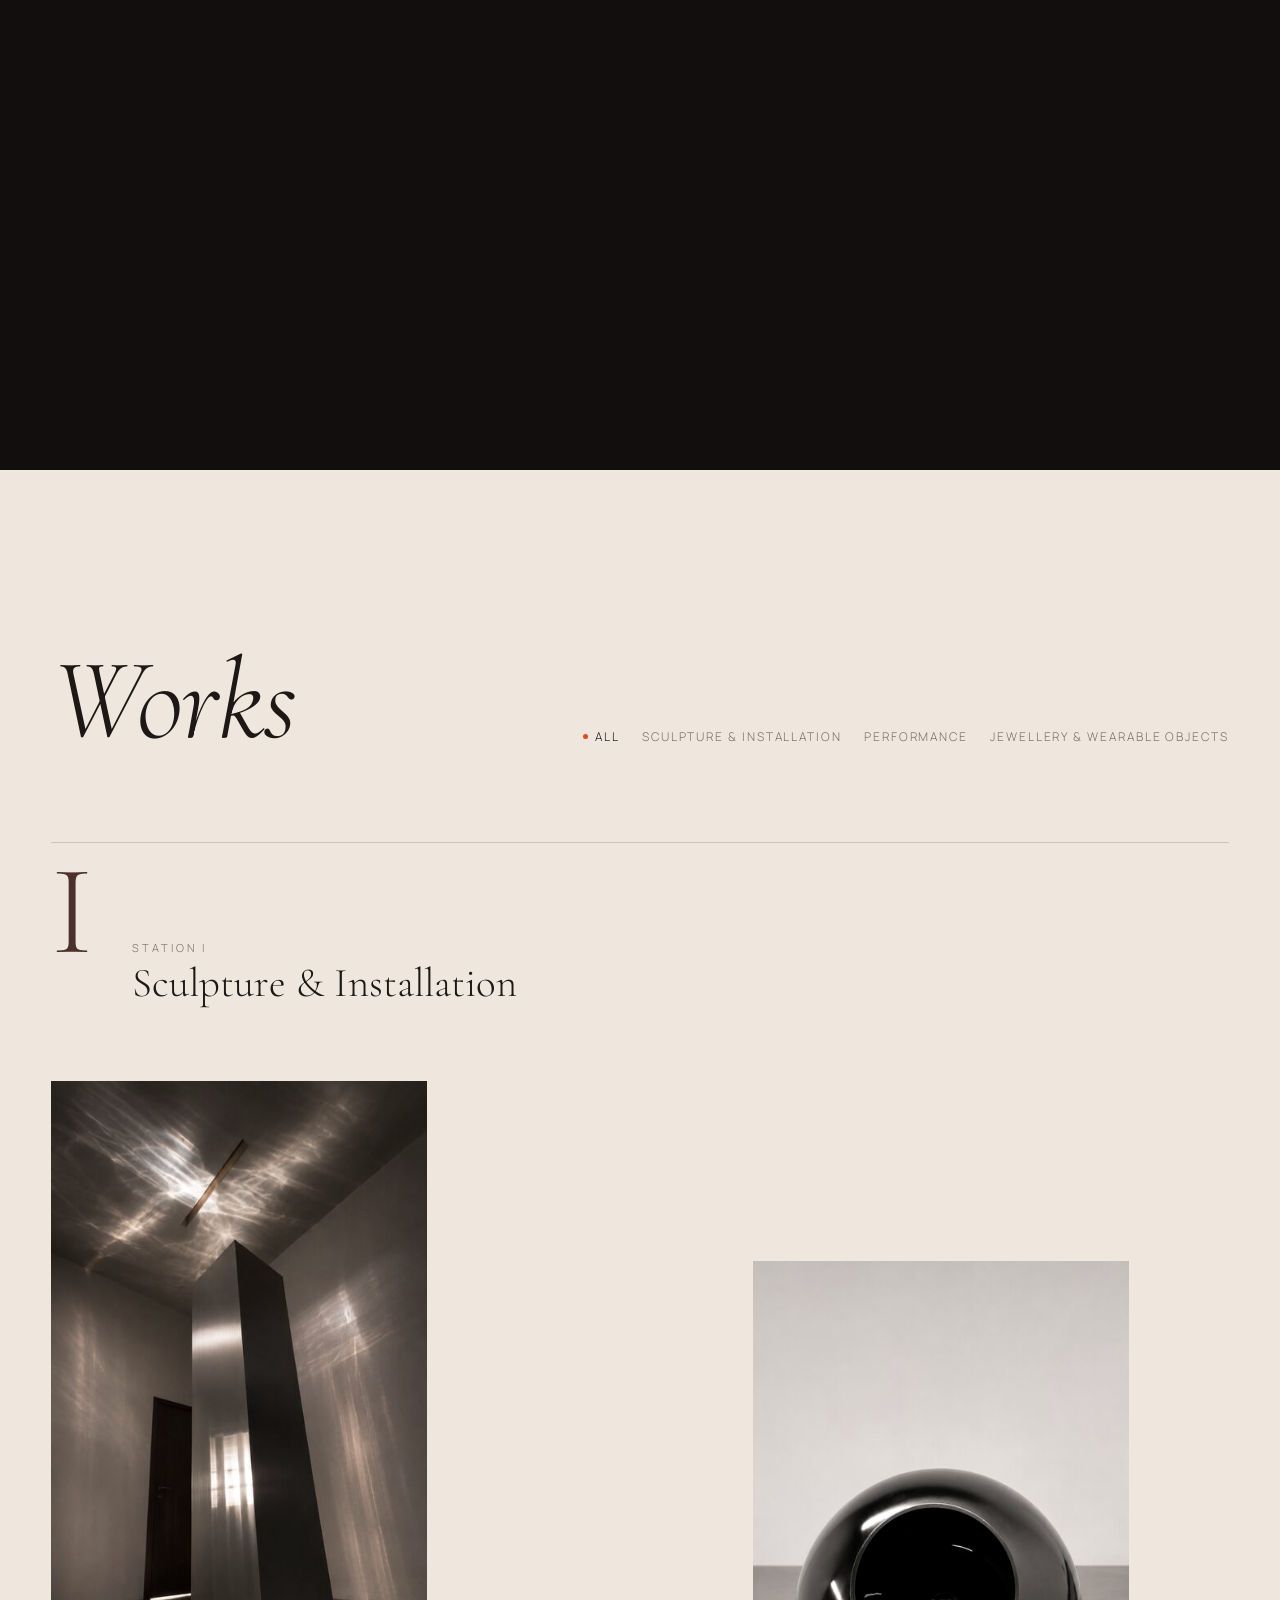
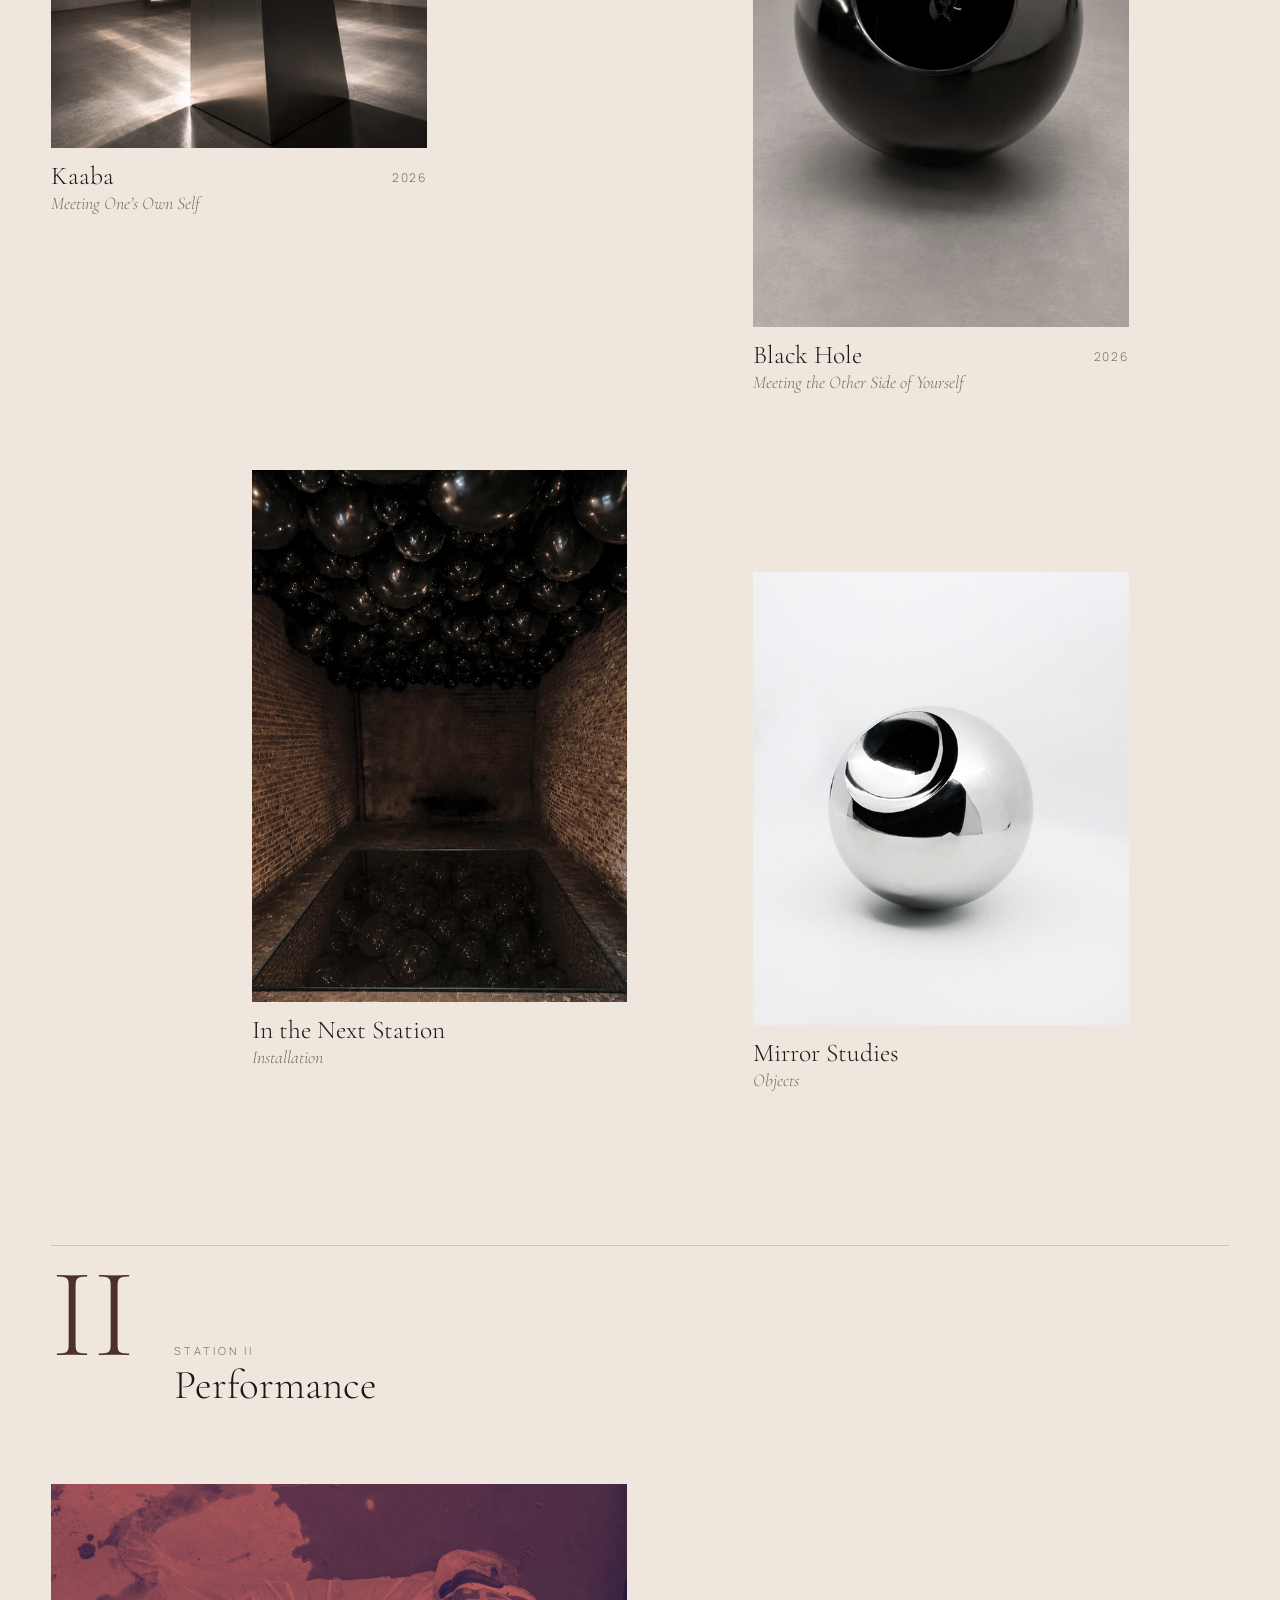
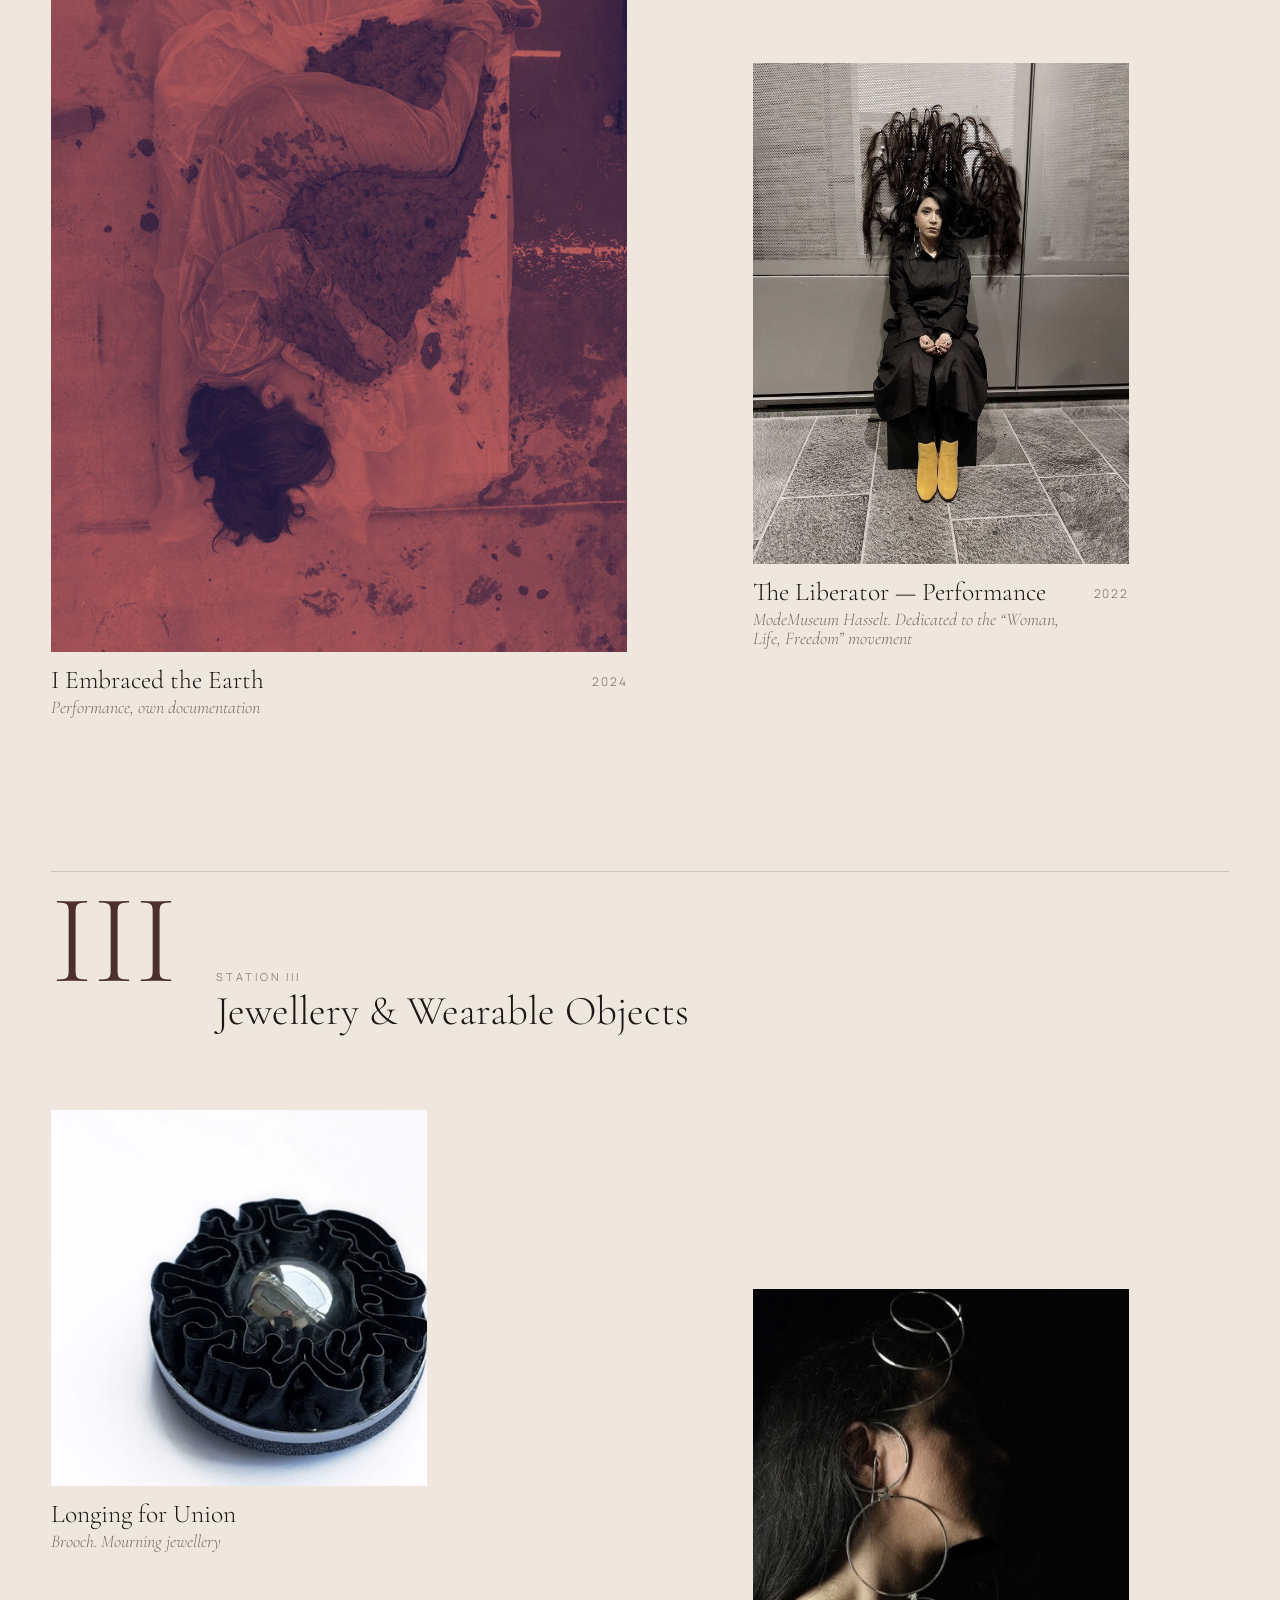
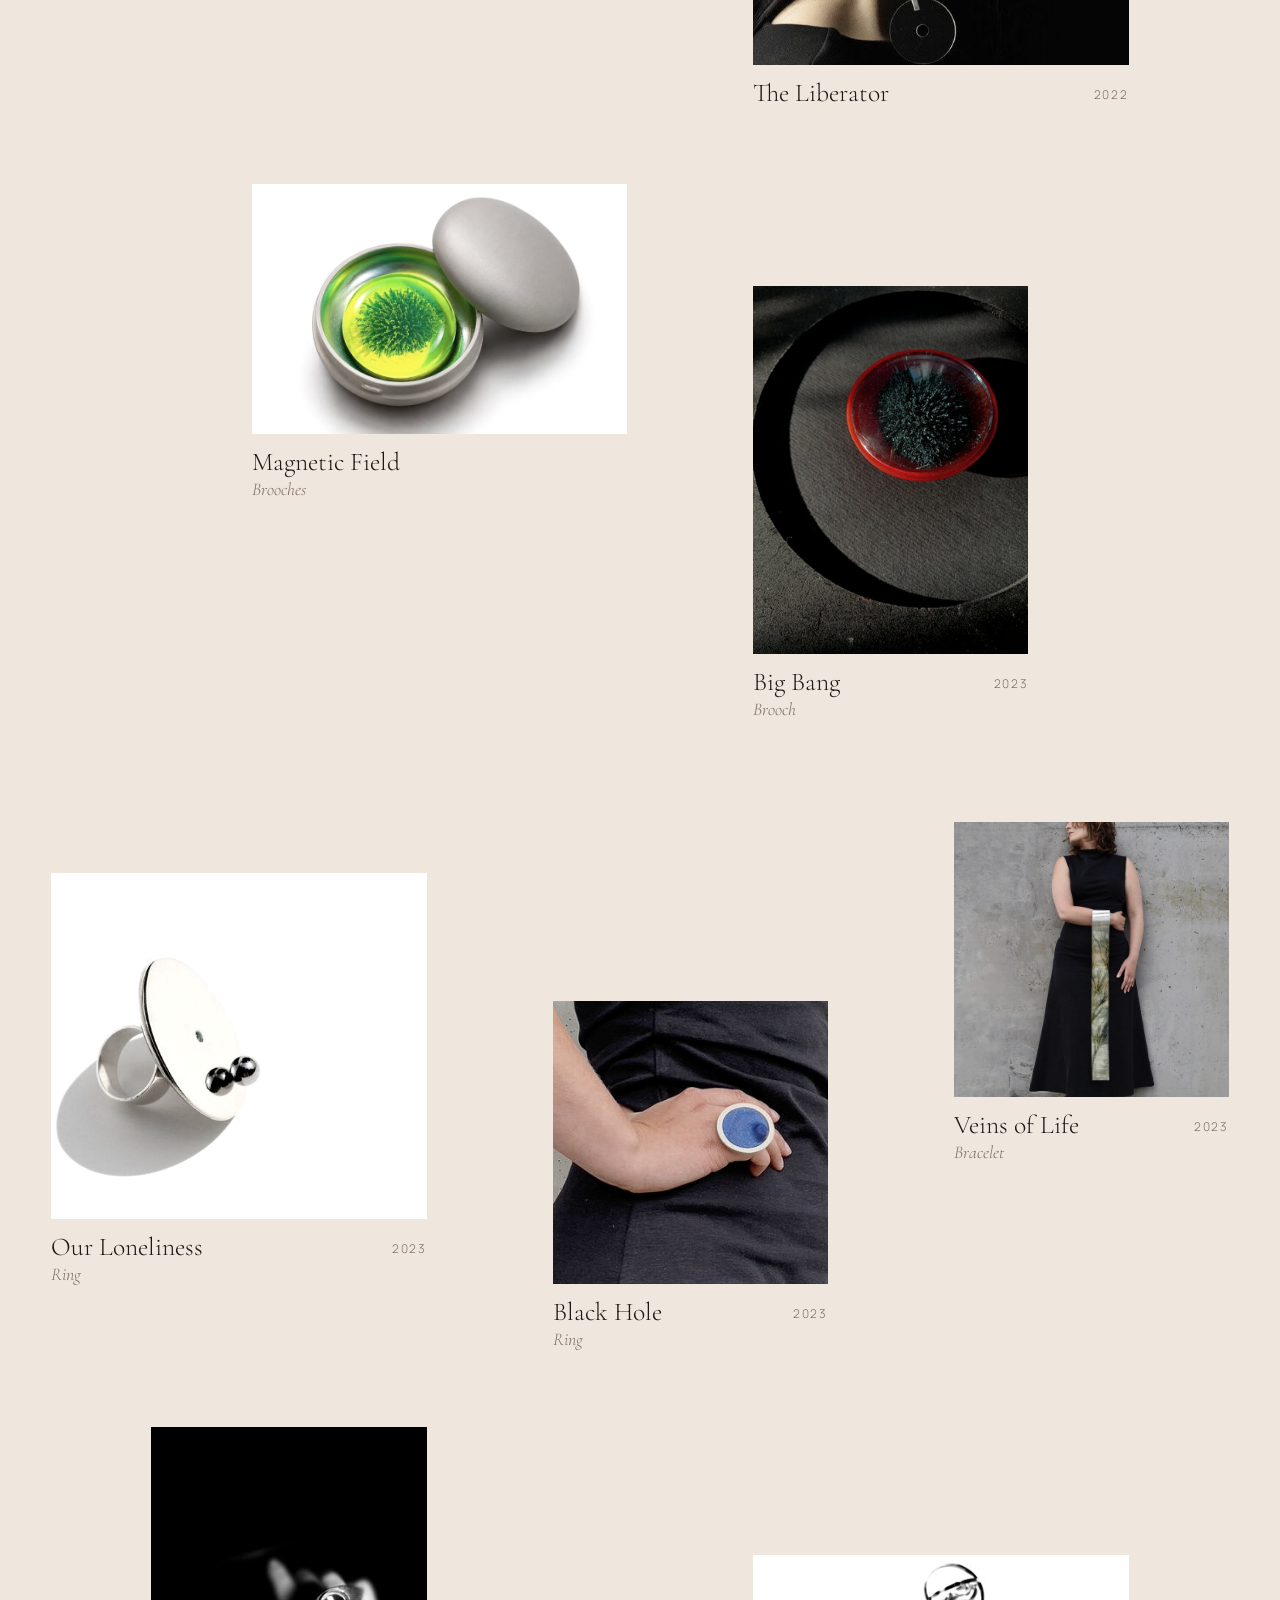
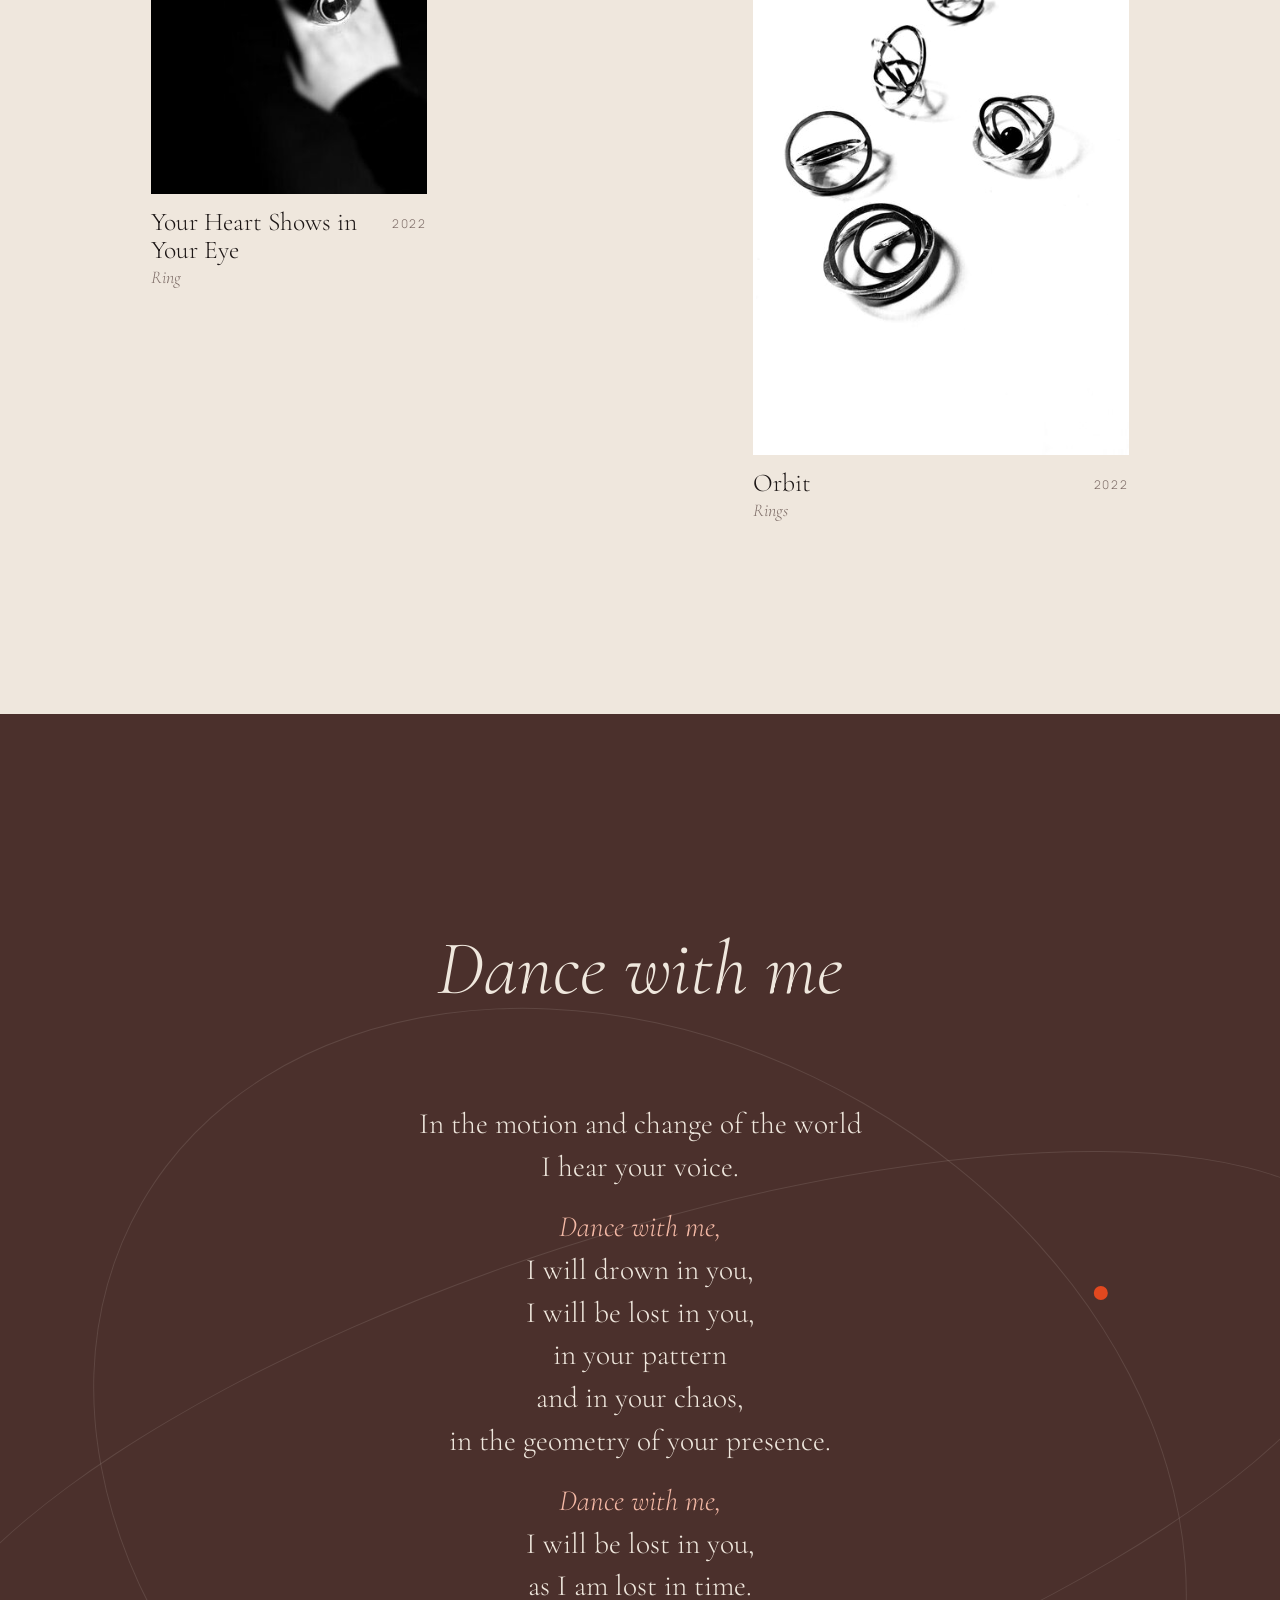
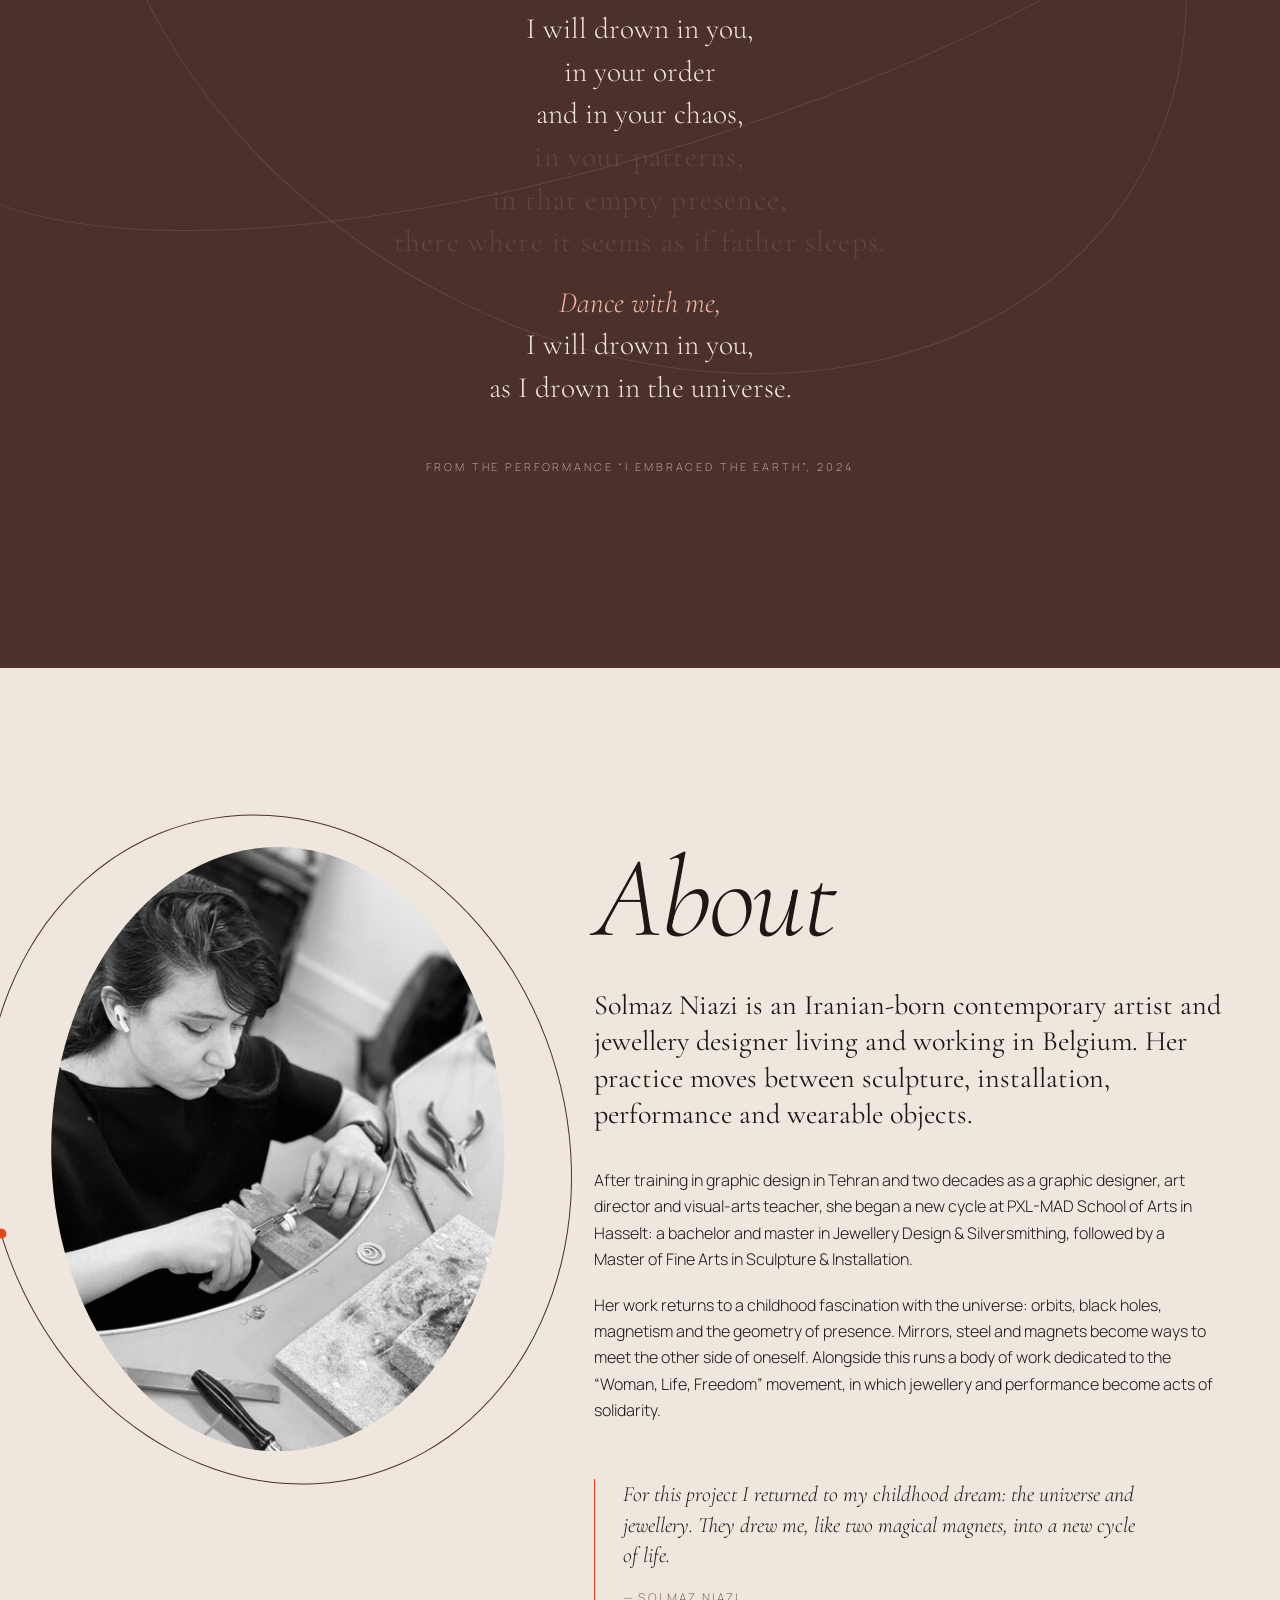
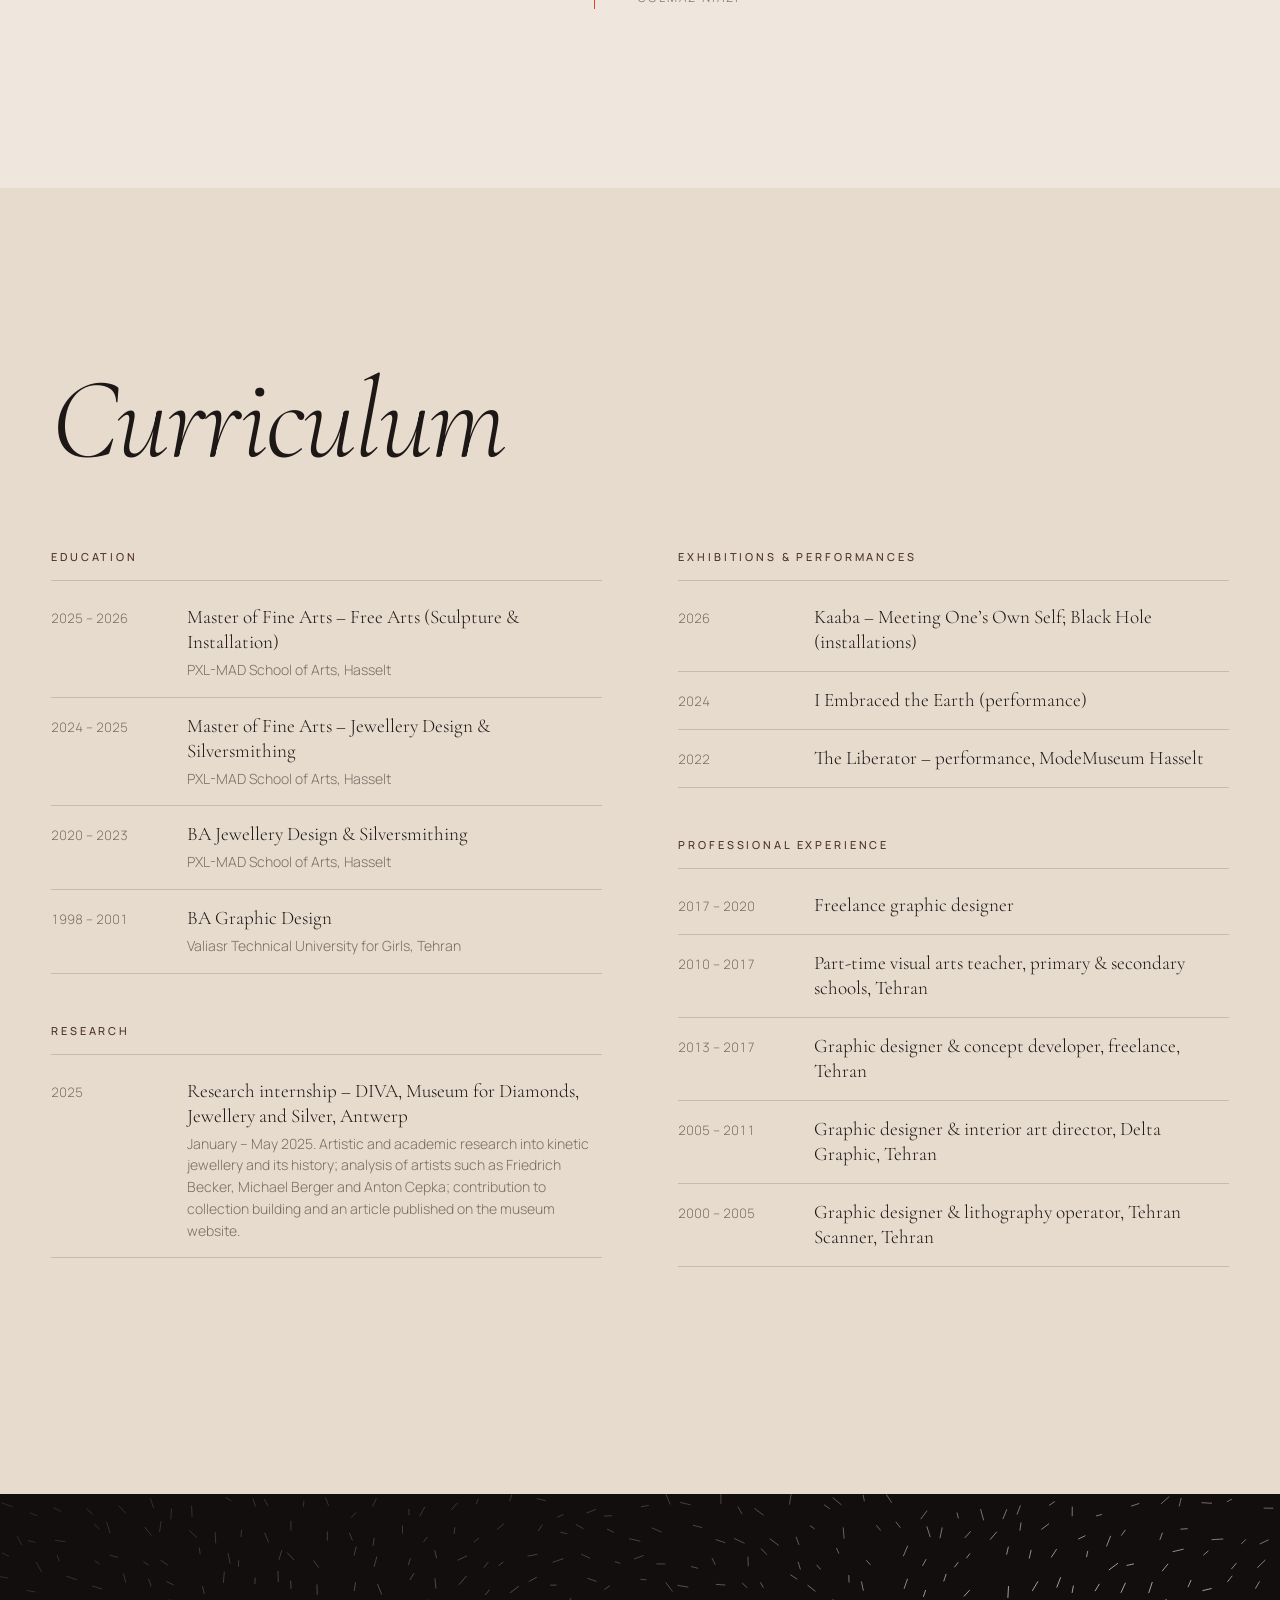
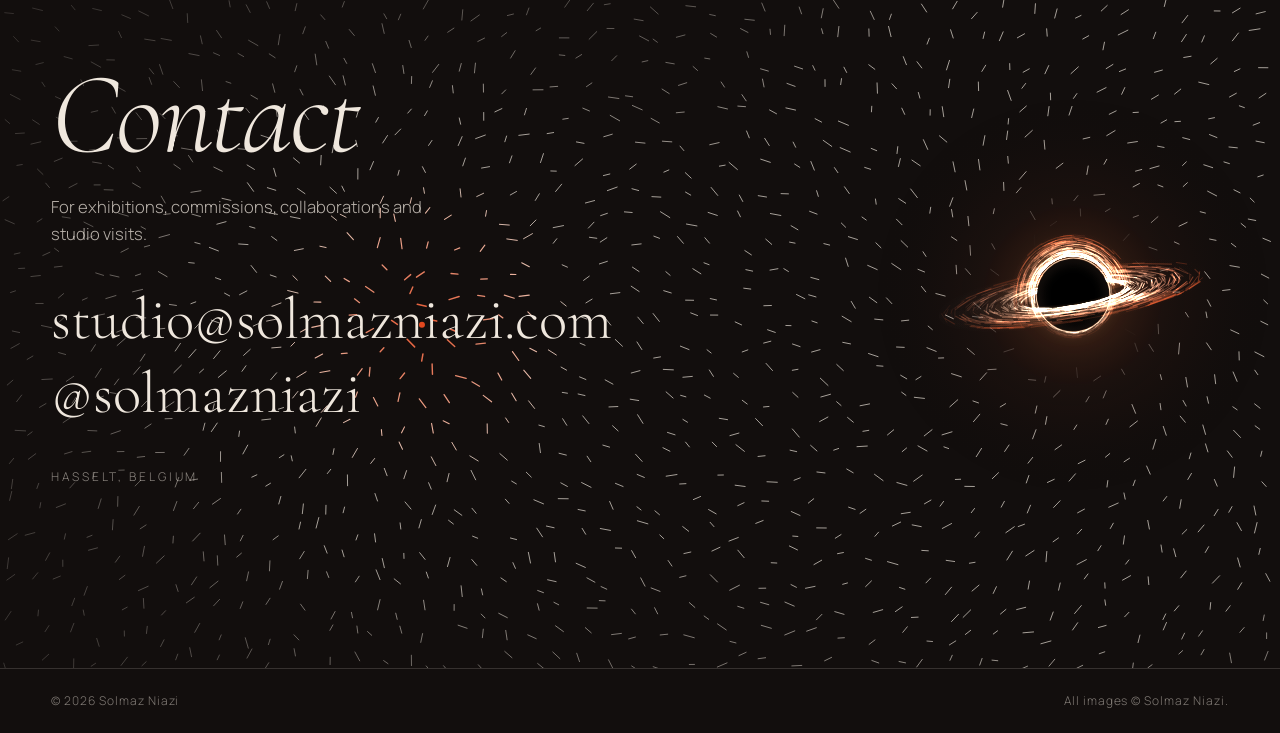
==== commit 78ccabc2: "Add étude 6: a minimal, schematic black hole of circles and lines Co-Authored-By: Claude Opus 5.5 <n" ====
--- a/2/index.html
+++ b/2/index.html
@@ -113,7 +113,7 @@
     </section>
   </main>
 
-  <nav class="etudes" aria-label="Design études"><span>Étude</span><a href="../">1</a><a href="../2/" aria-current="page">2</a><a href="../3/">3</a><a href="../4/">4</a><a href="../5/">5</a></nav>
+  <nav class="etudes" aria-label="Design études"><span>Étude</span><a href="../">1</a><a href="../2/" aria-current="page">2</a><a href="../3/">3</a><a href="../4/">4</a><a href="../5/">5</a><a href="../6/">6</a></nav>
   <footer class="foot">
     <span>© <span id="year"></span> Solmaz Niazi</span>
     <span data-t="rights"></span>
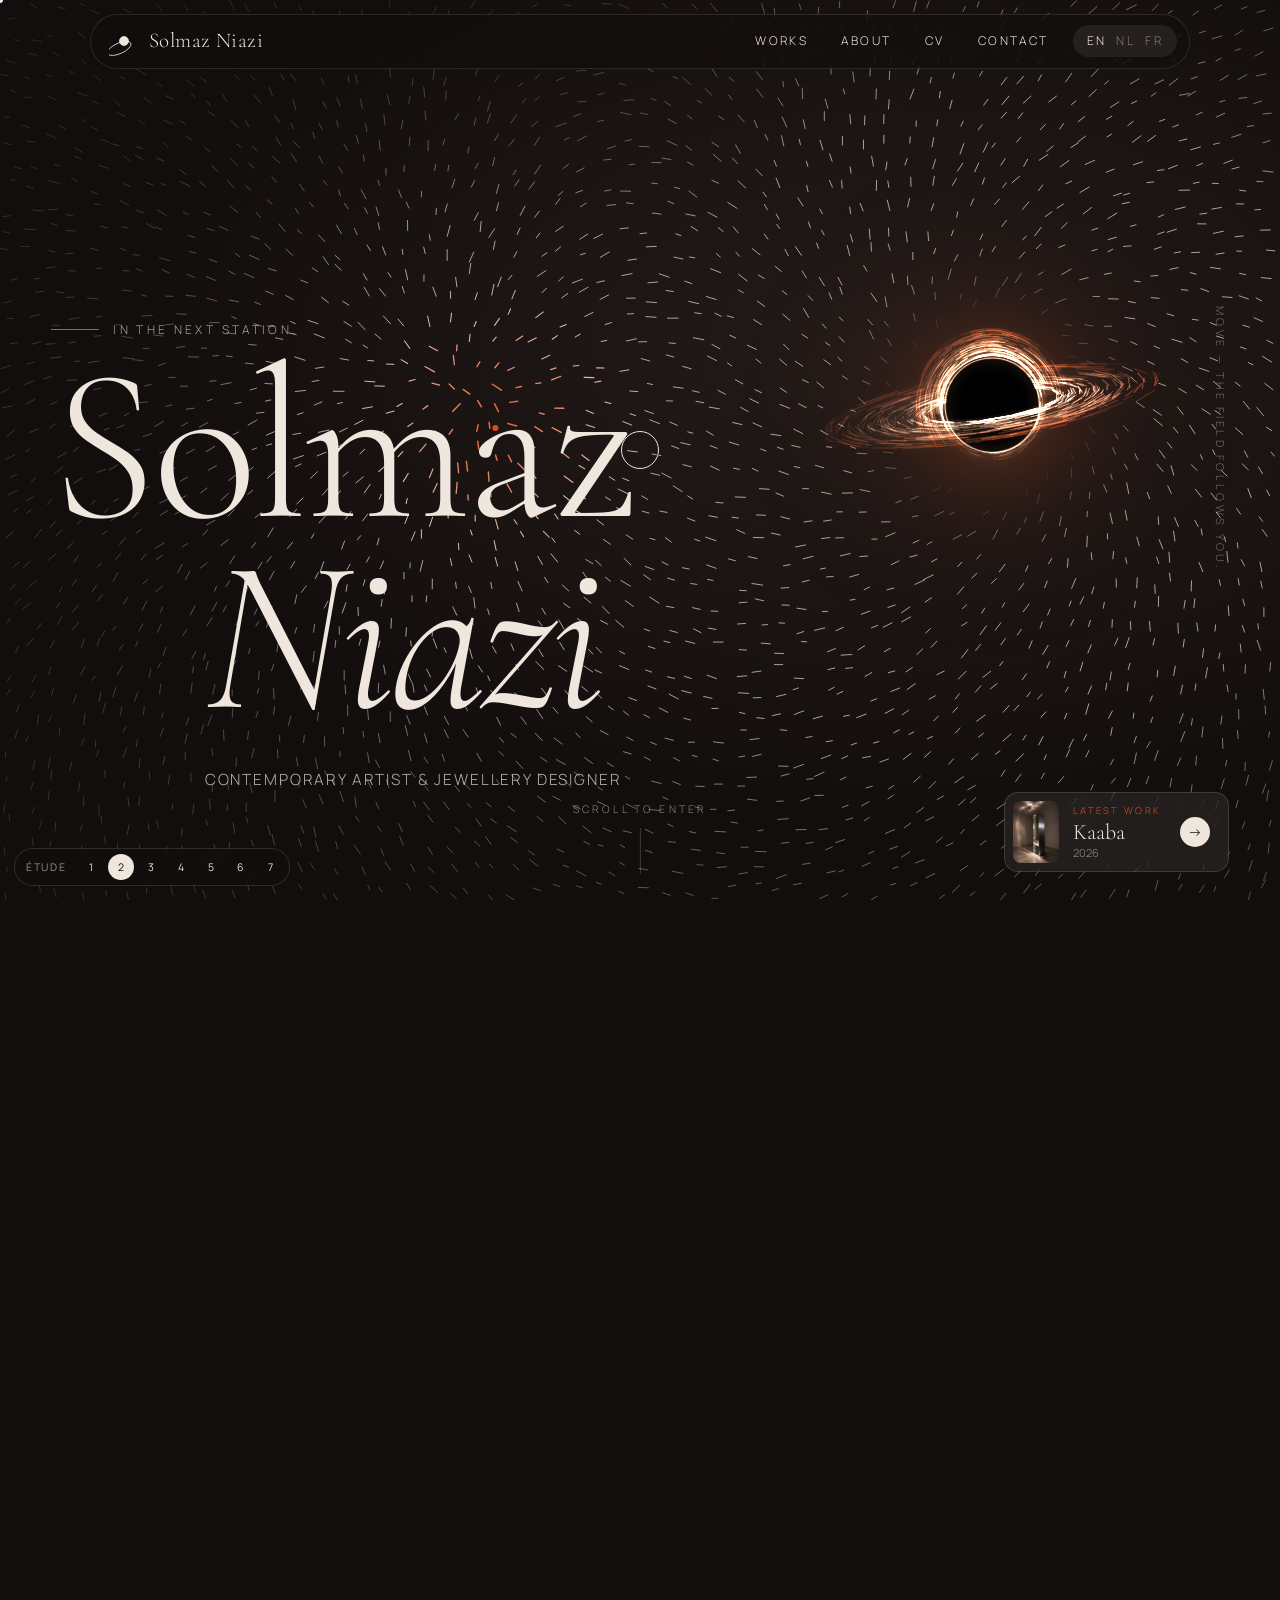
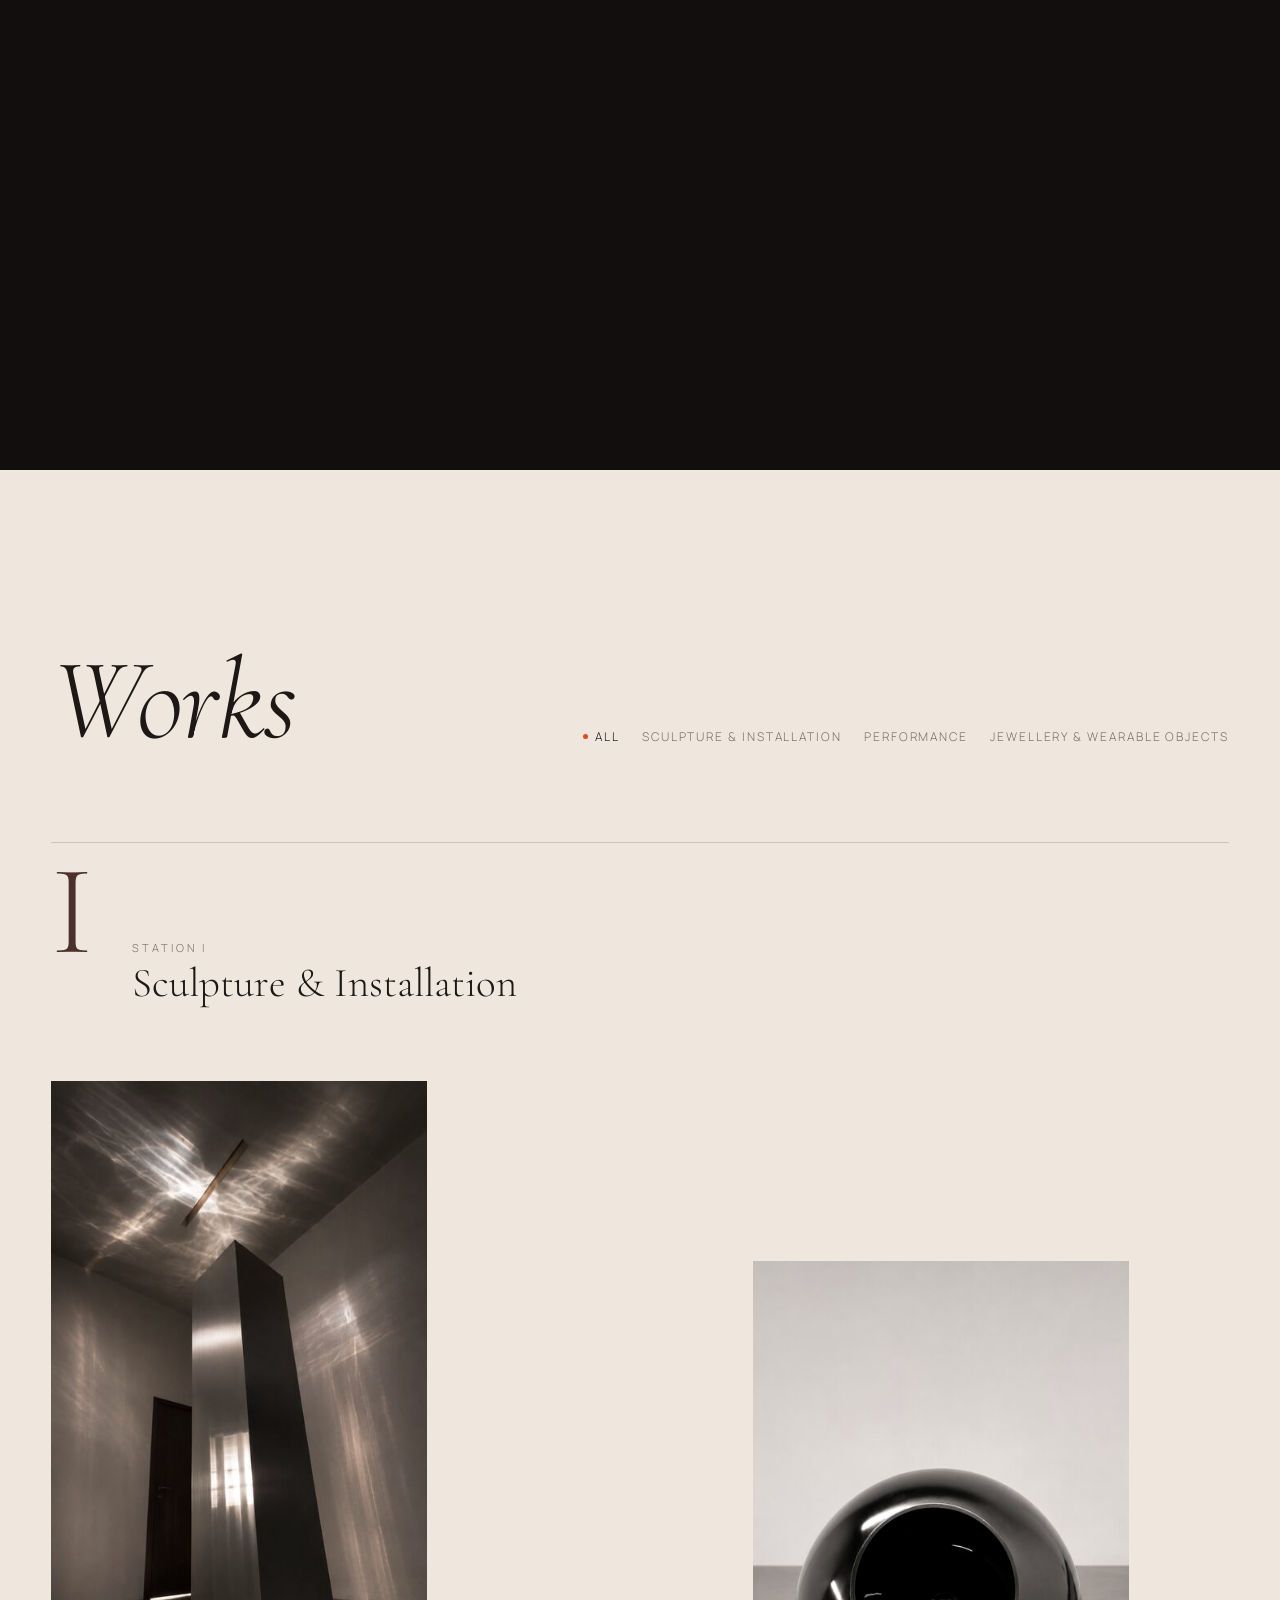
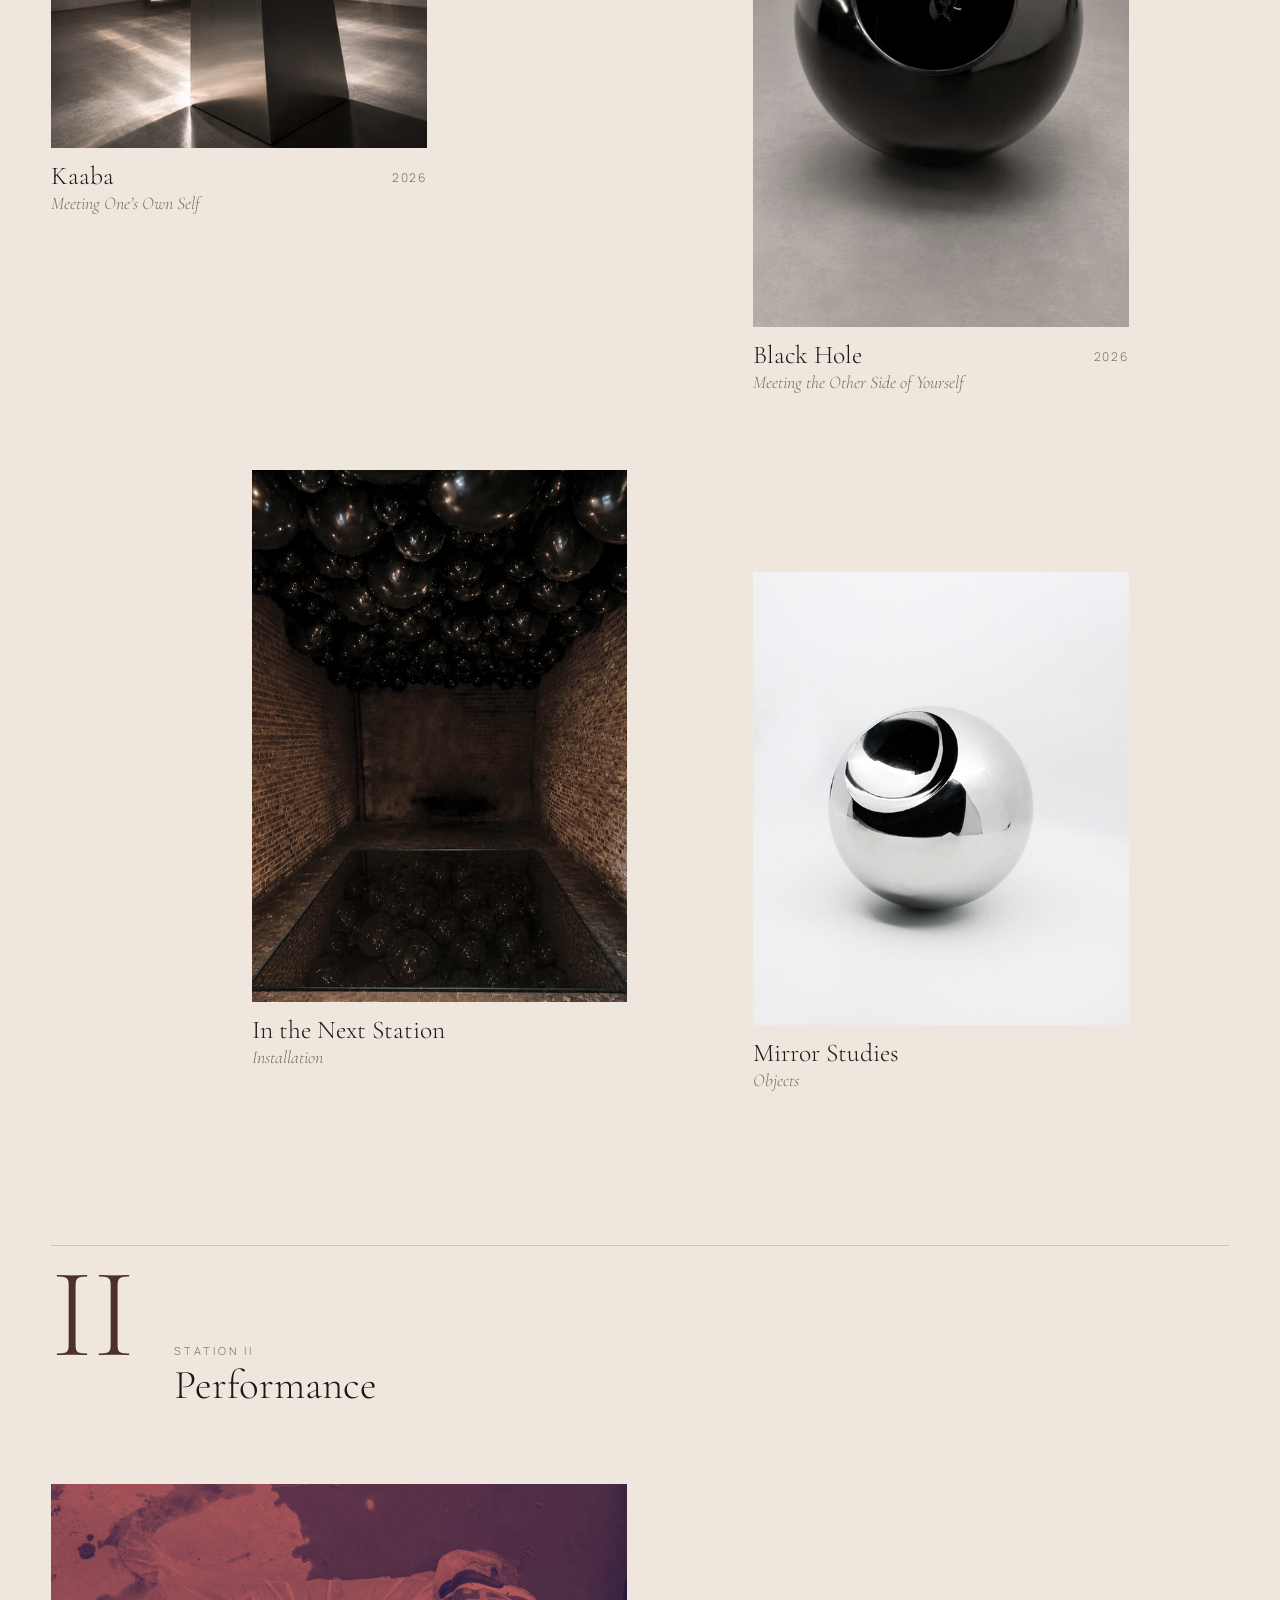
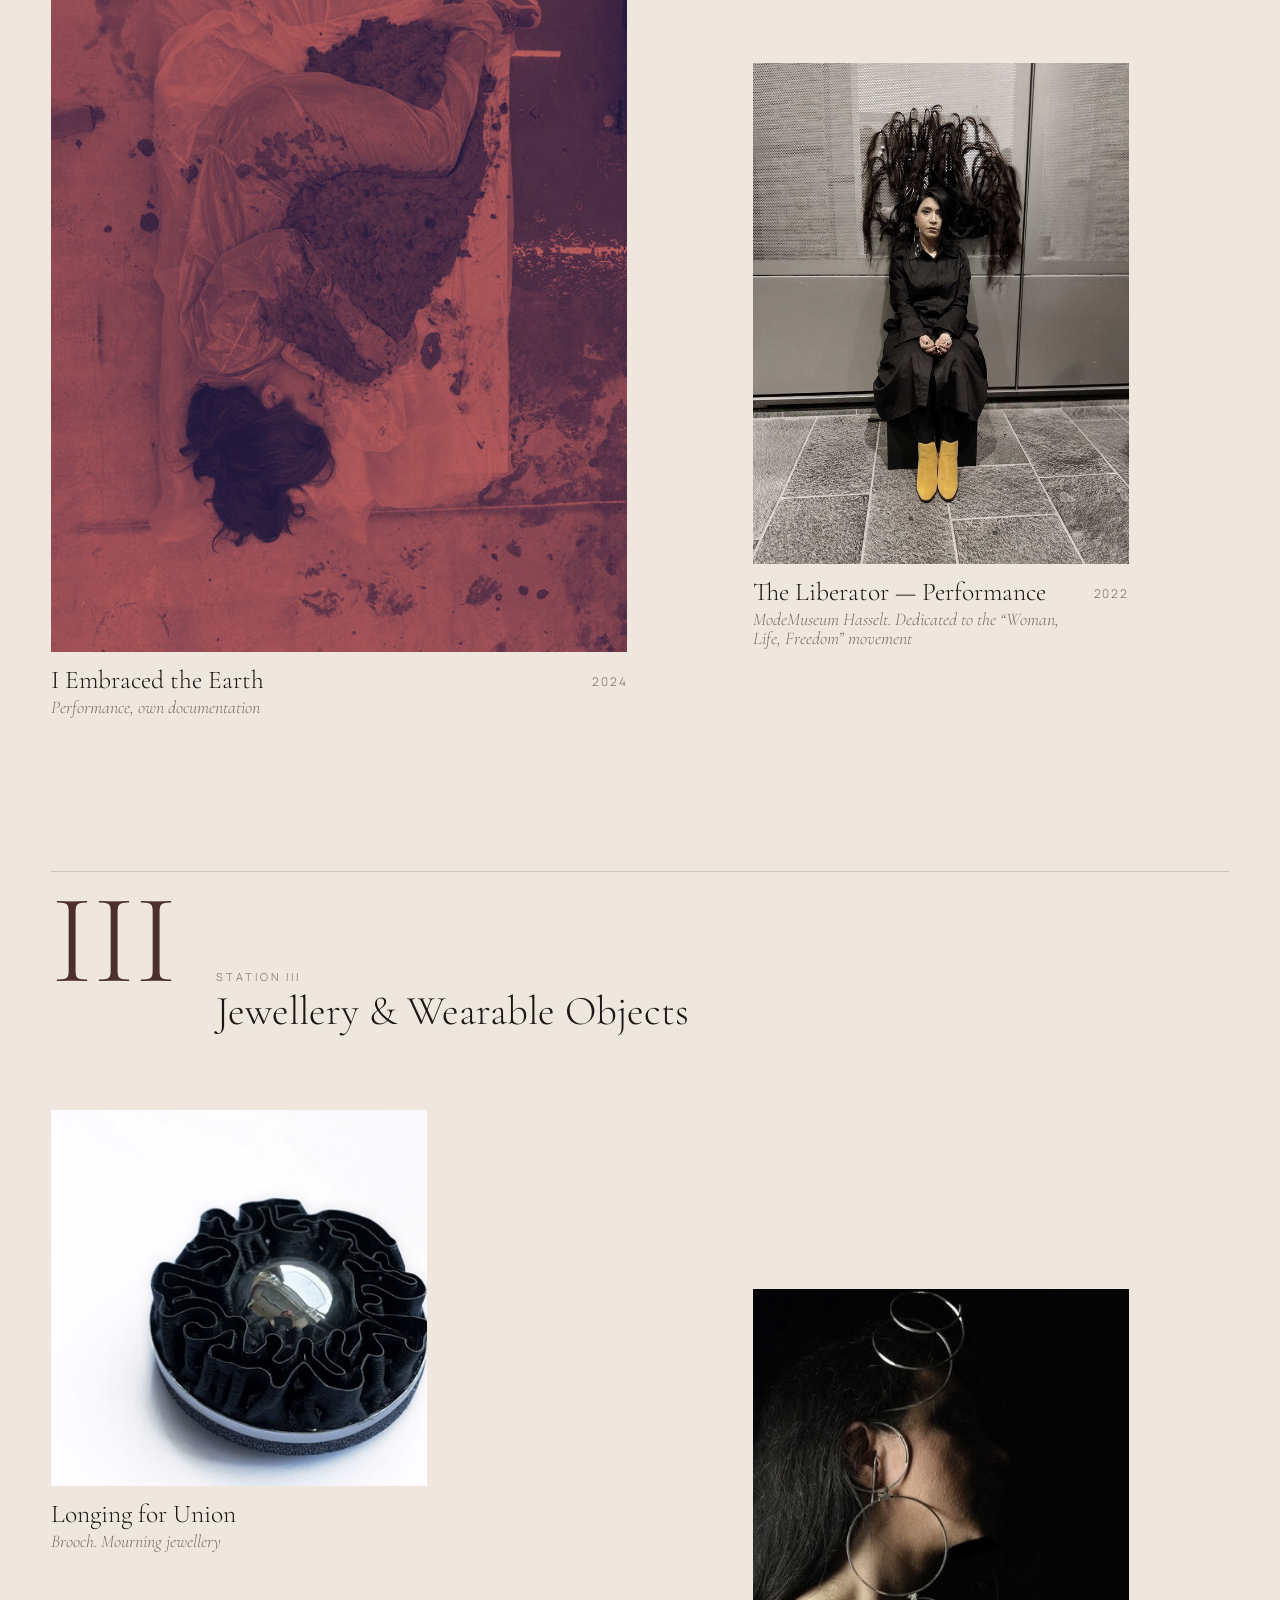
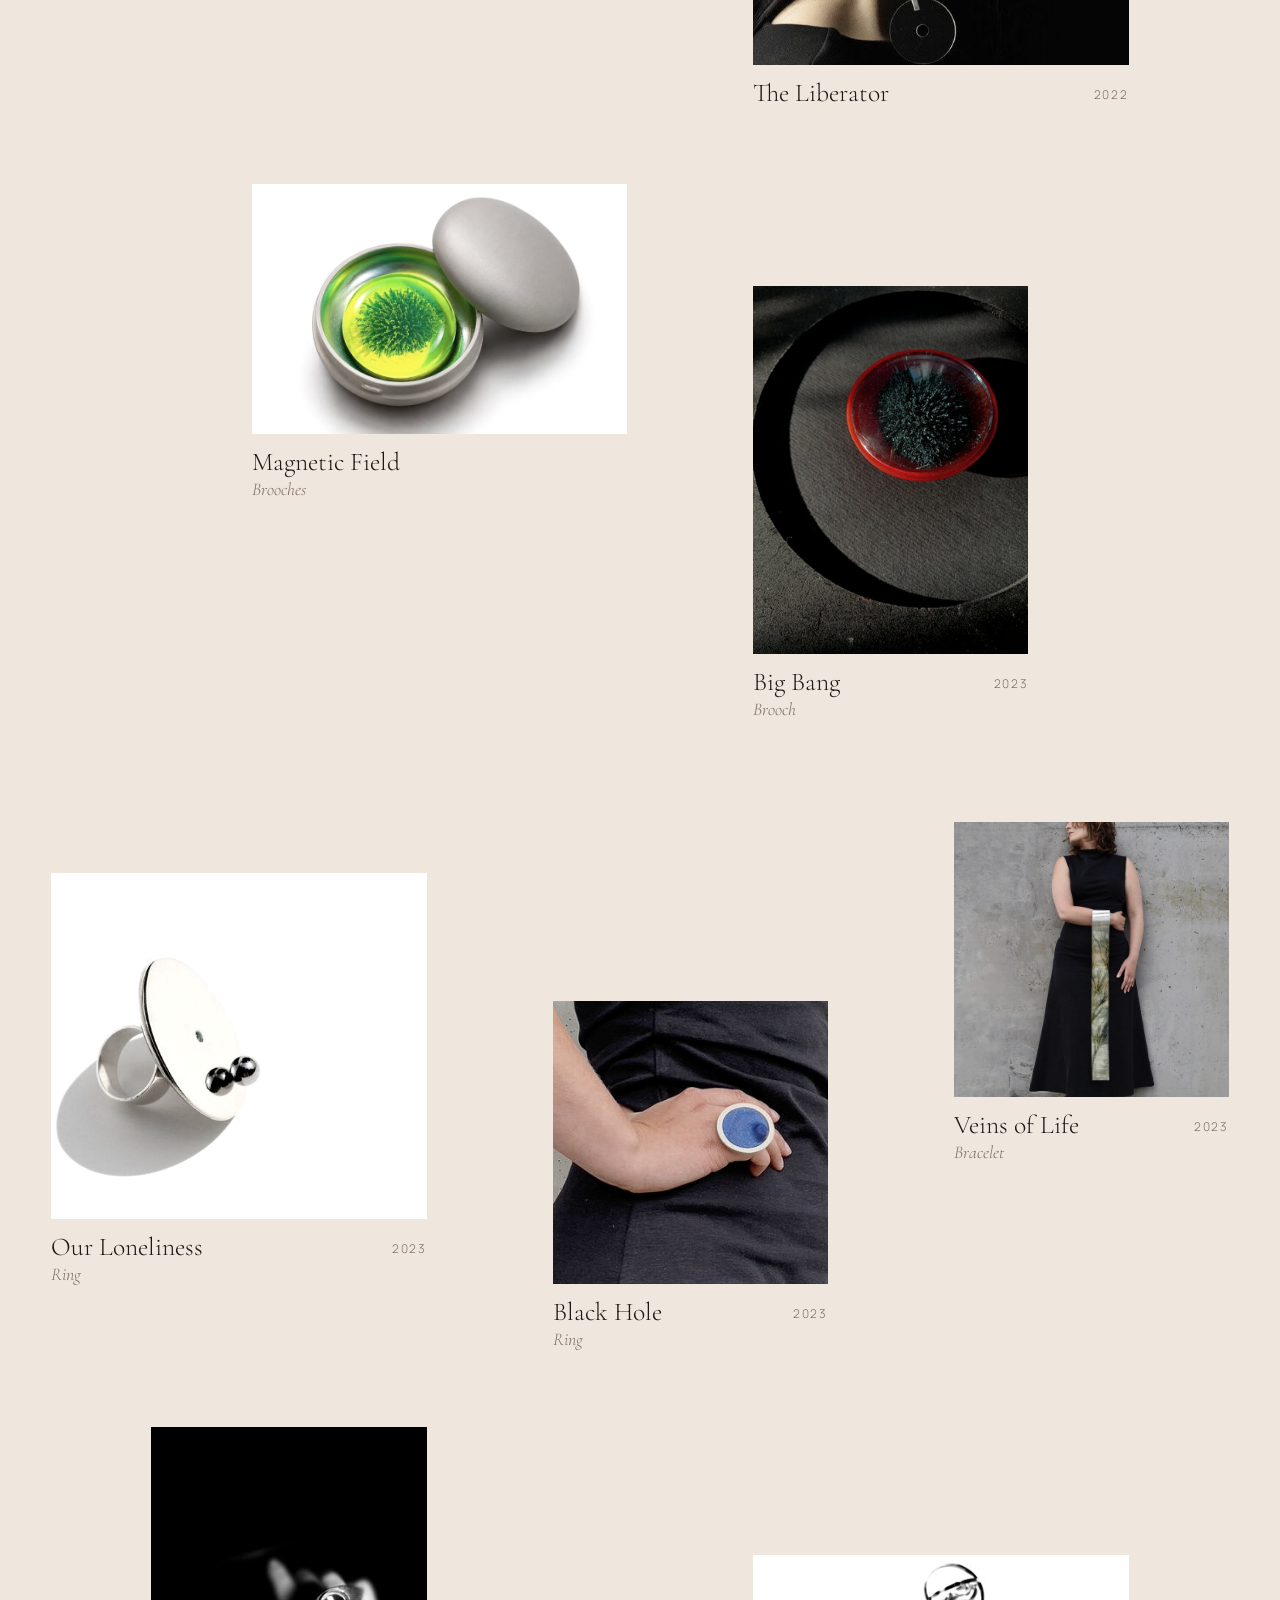
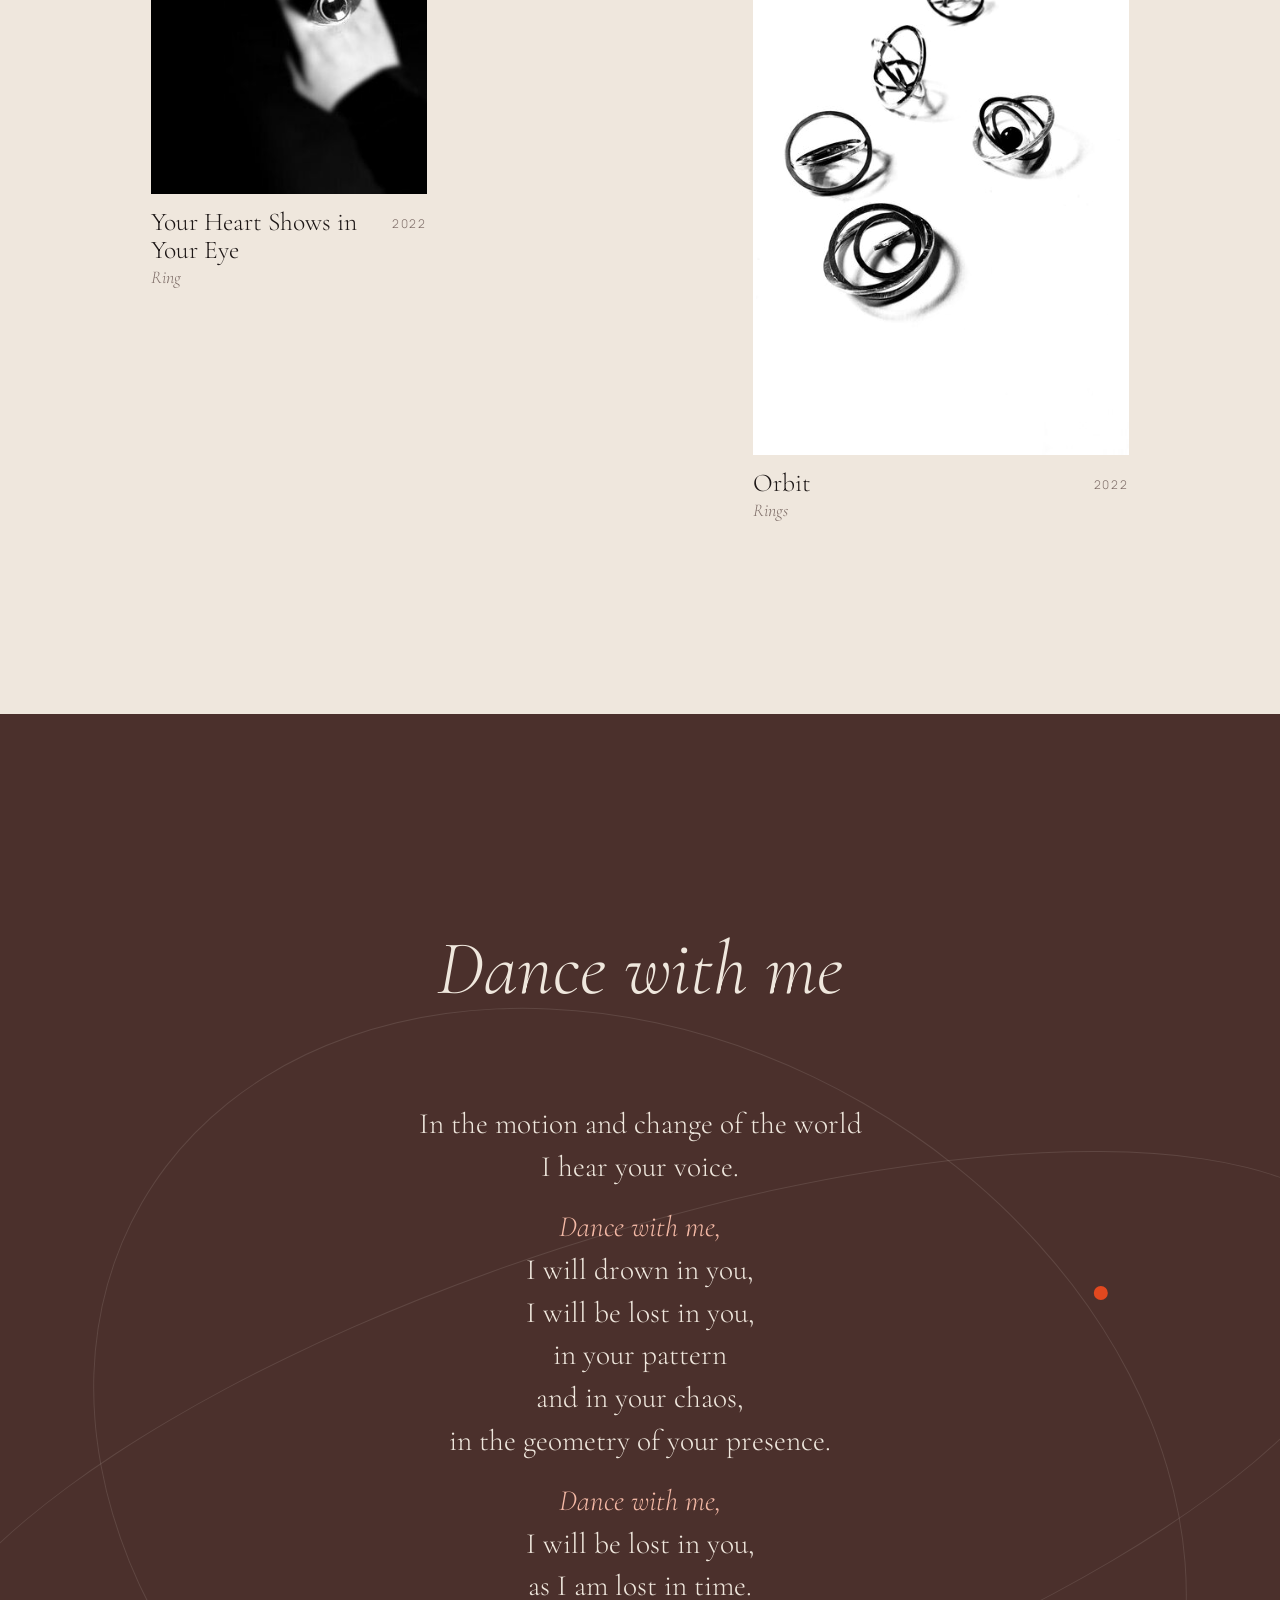
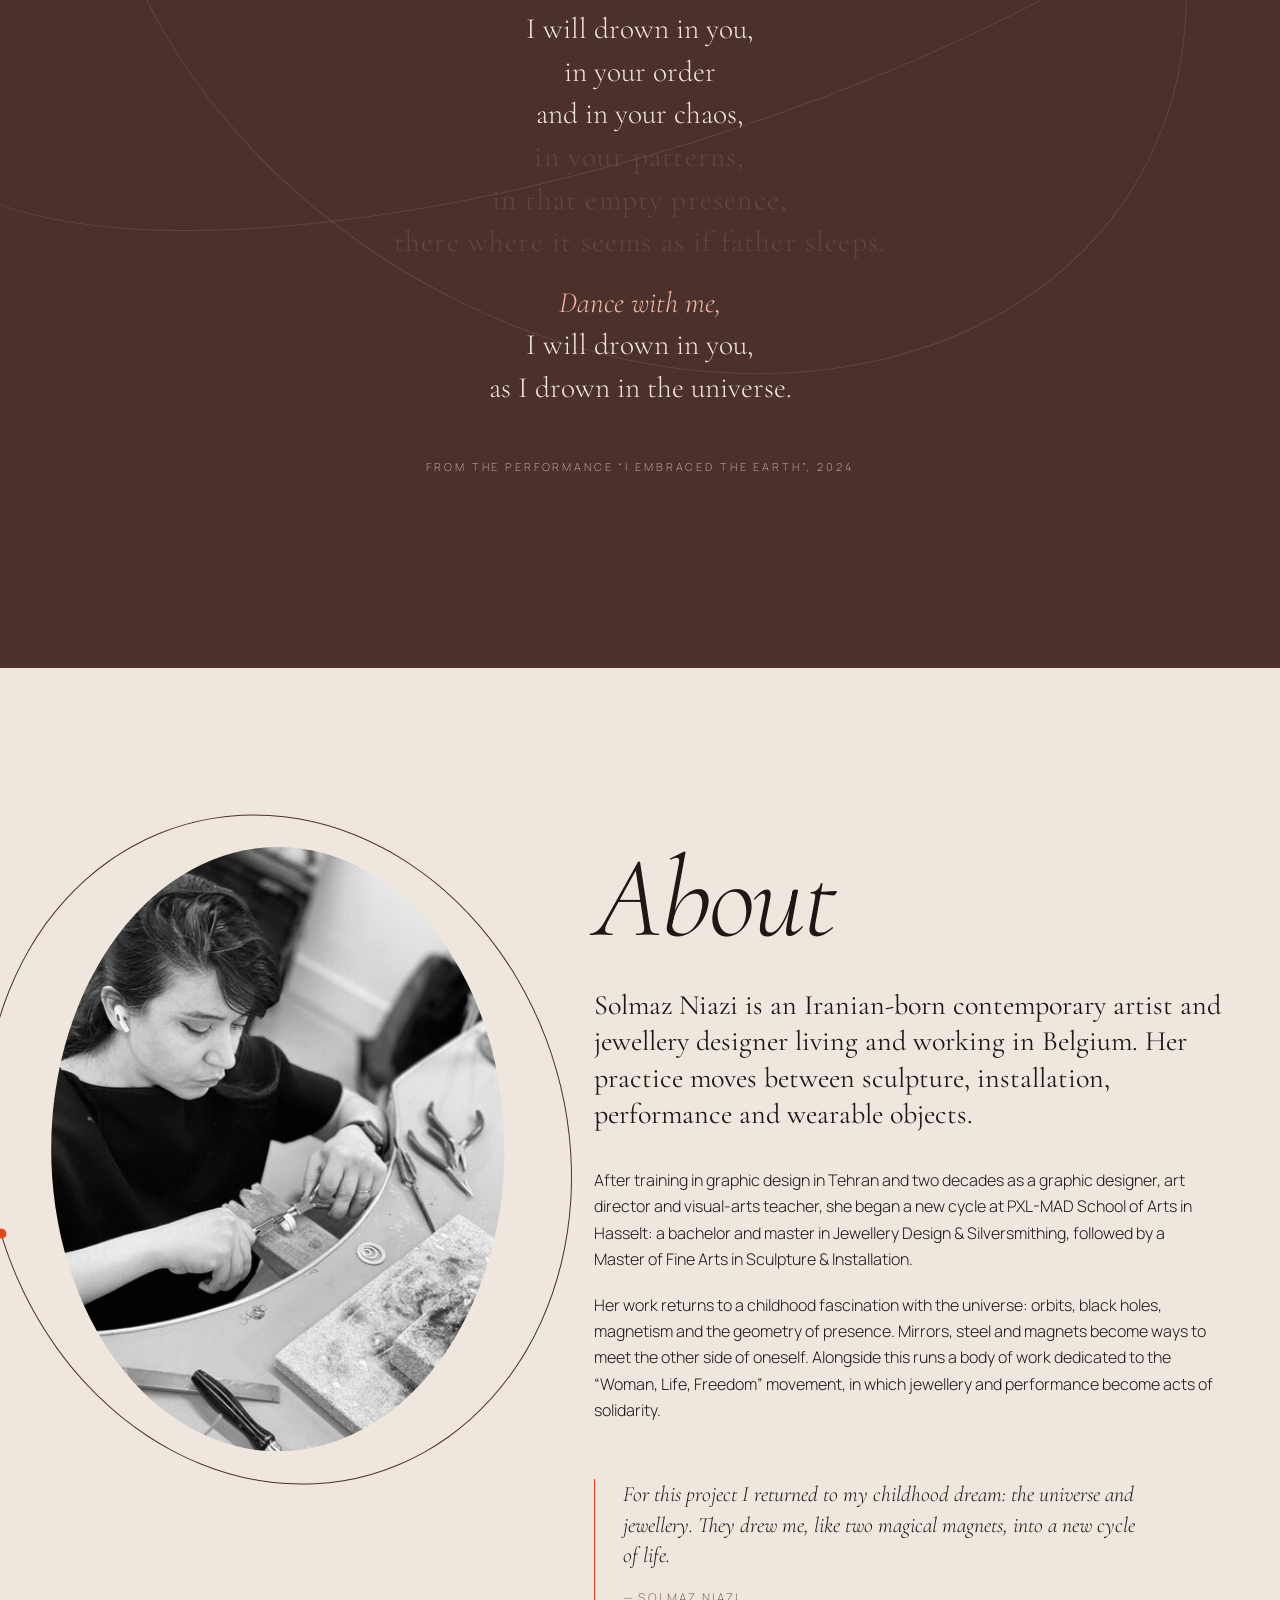
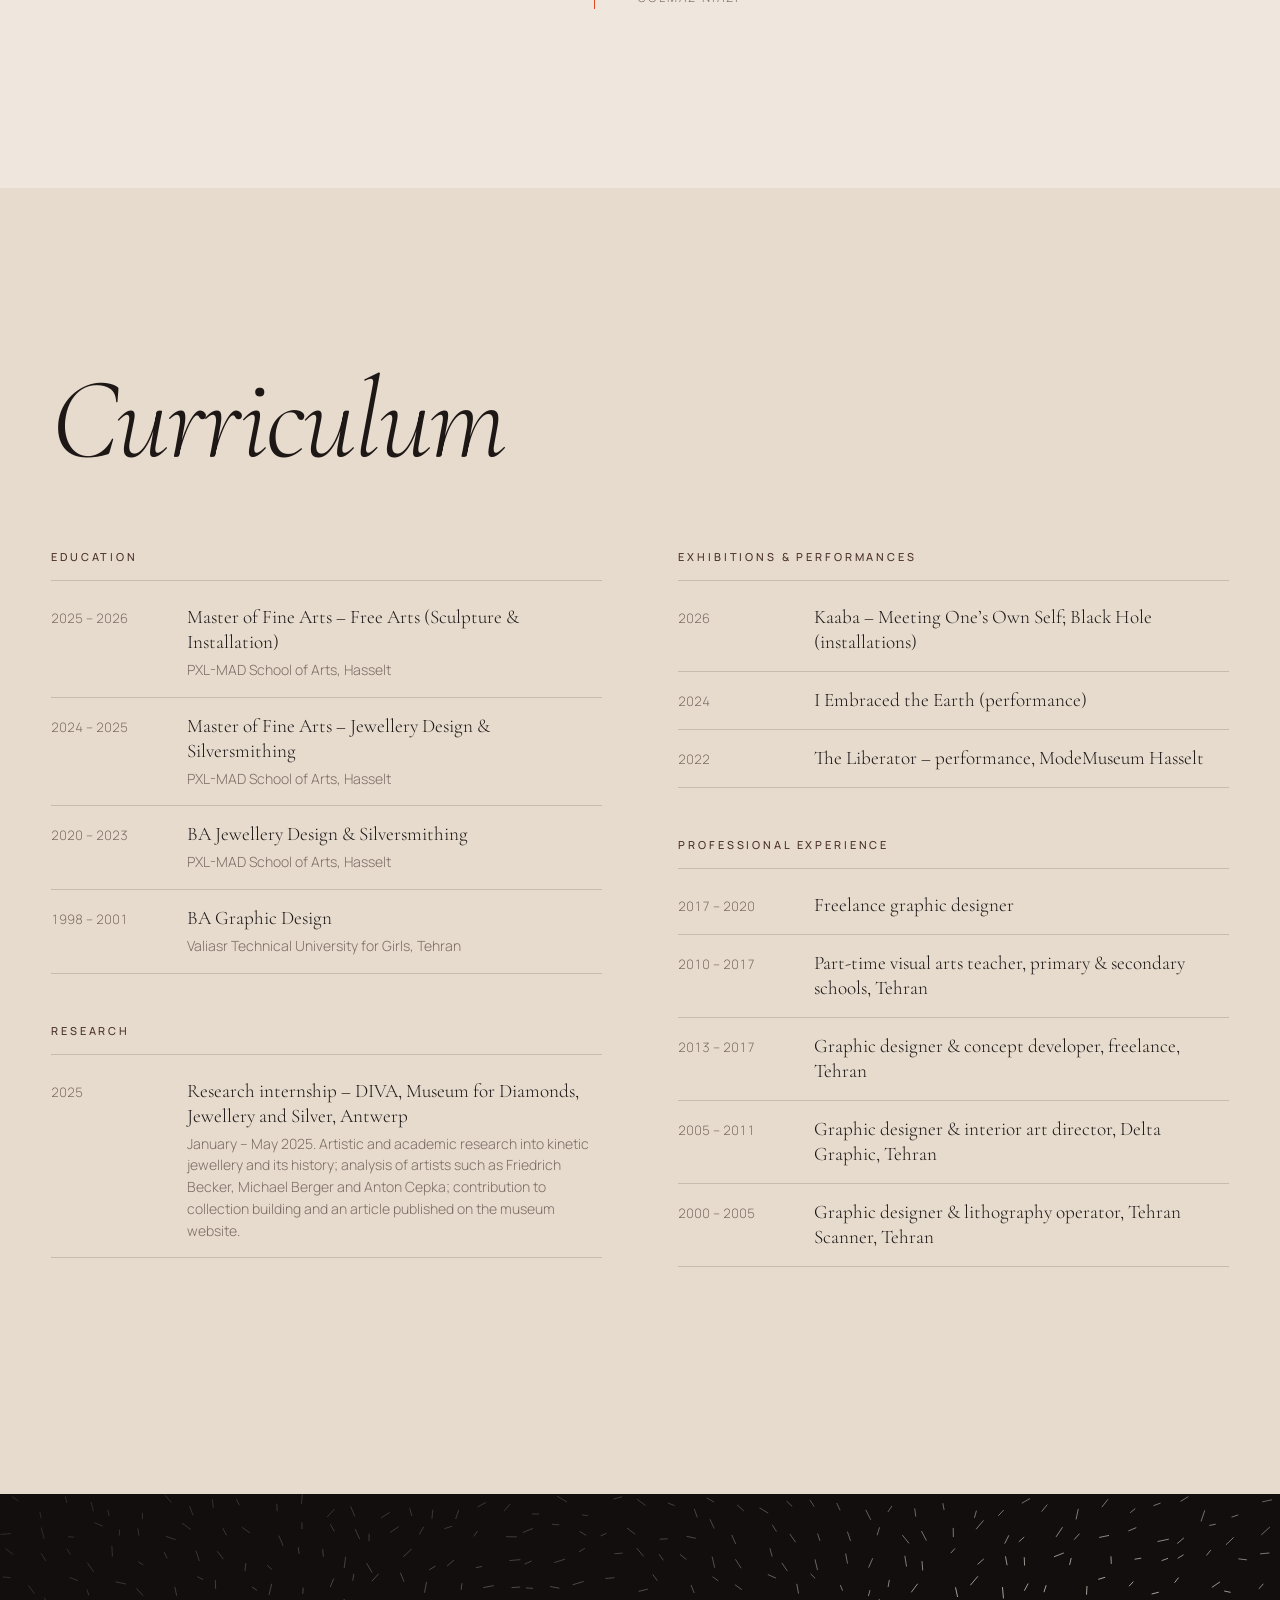
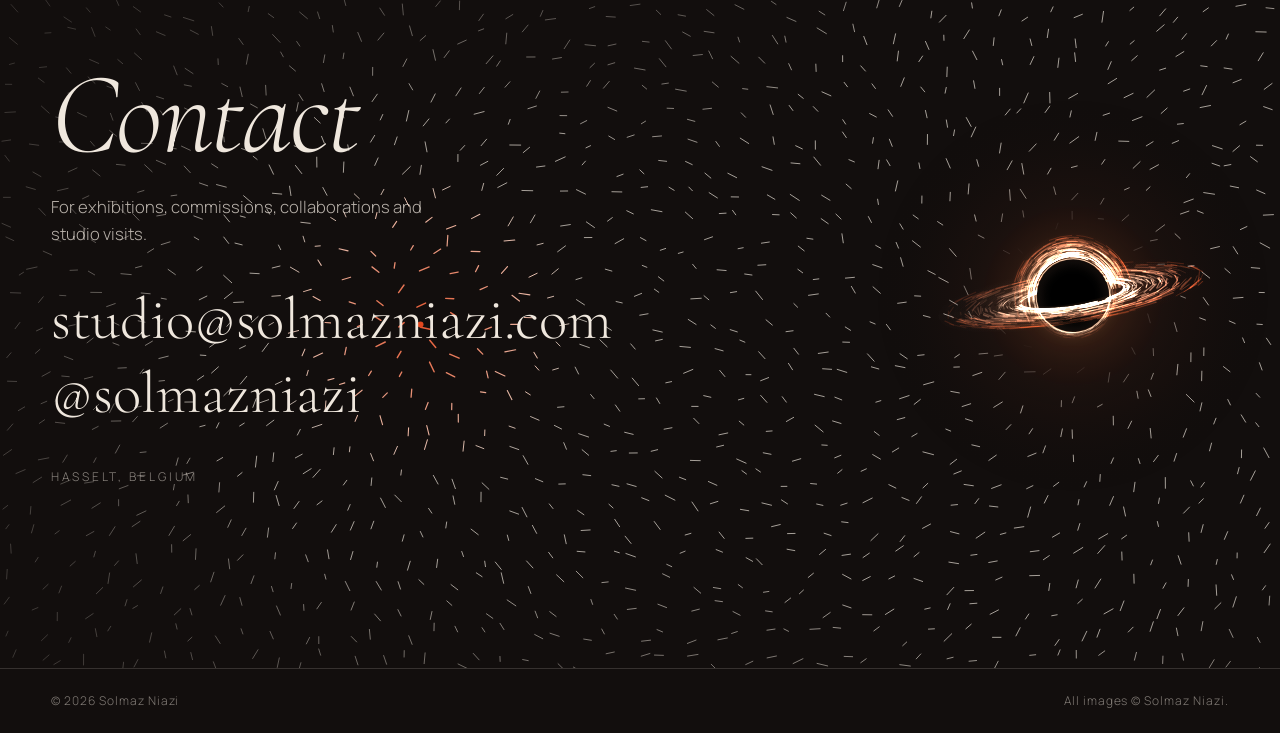
==== commit cb3f67e5: "Add étude 7: zoom into the black hole, through a wormhole of works, and back out Co-Authored-By: Cla" ====
--- a/2/index.html
+++ b/2/index.html
@@ -113,7 +113,7 @@
     </section>
   </main>
 
-  <nav class="etudes" aria-label="Design études"><span>Étude</span><a href="../">1</a><a href="../2/" aria-current="page">2</a><a href="../3/">3</a><a href="../4/">4</a><a href="../5/">5</a><a href="../6/">6</a></nav>
+  <nav class="etudes" aria-label="Design études"><span>Étude</span><a href="../">1</a><a href="../2/" aria-current="page">2</a><a href="../3/">3</a><a href="../4/">4</a><a href="../5/">5</a><a href="../6/">6</a><a href="../7/">7</a></nav>
   <footer class="foot">
     <span>© <span id="year"></span> Solmaz Niazi</span>
     <span data-t="rights"></span>
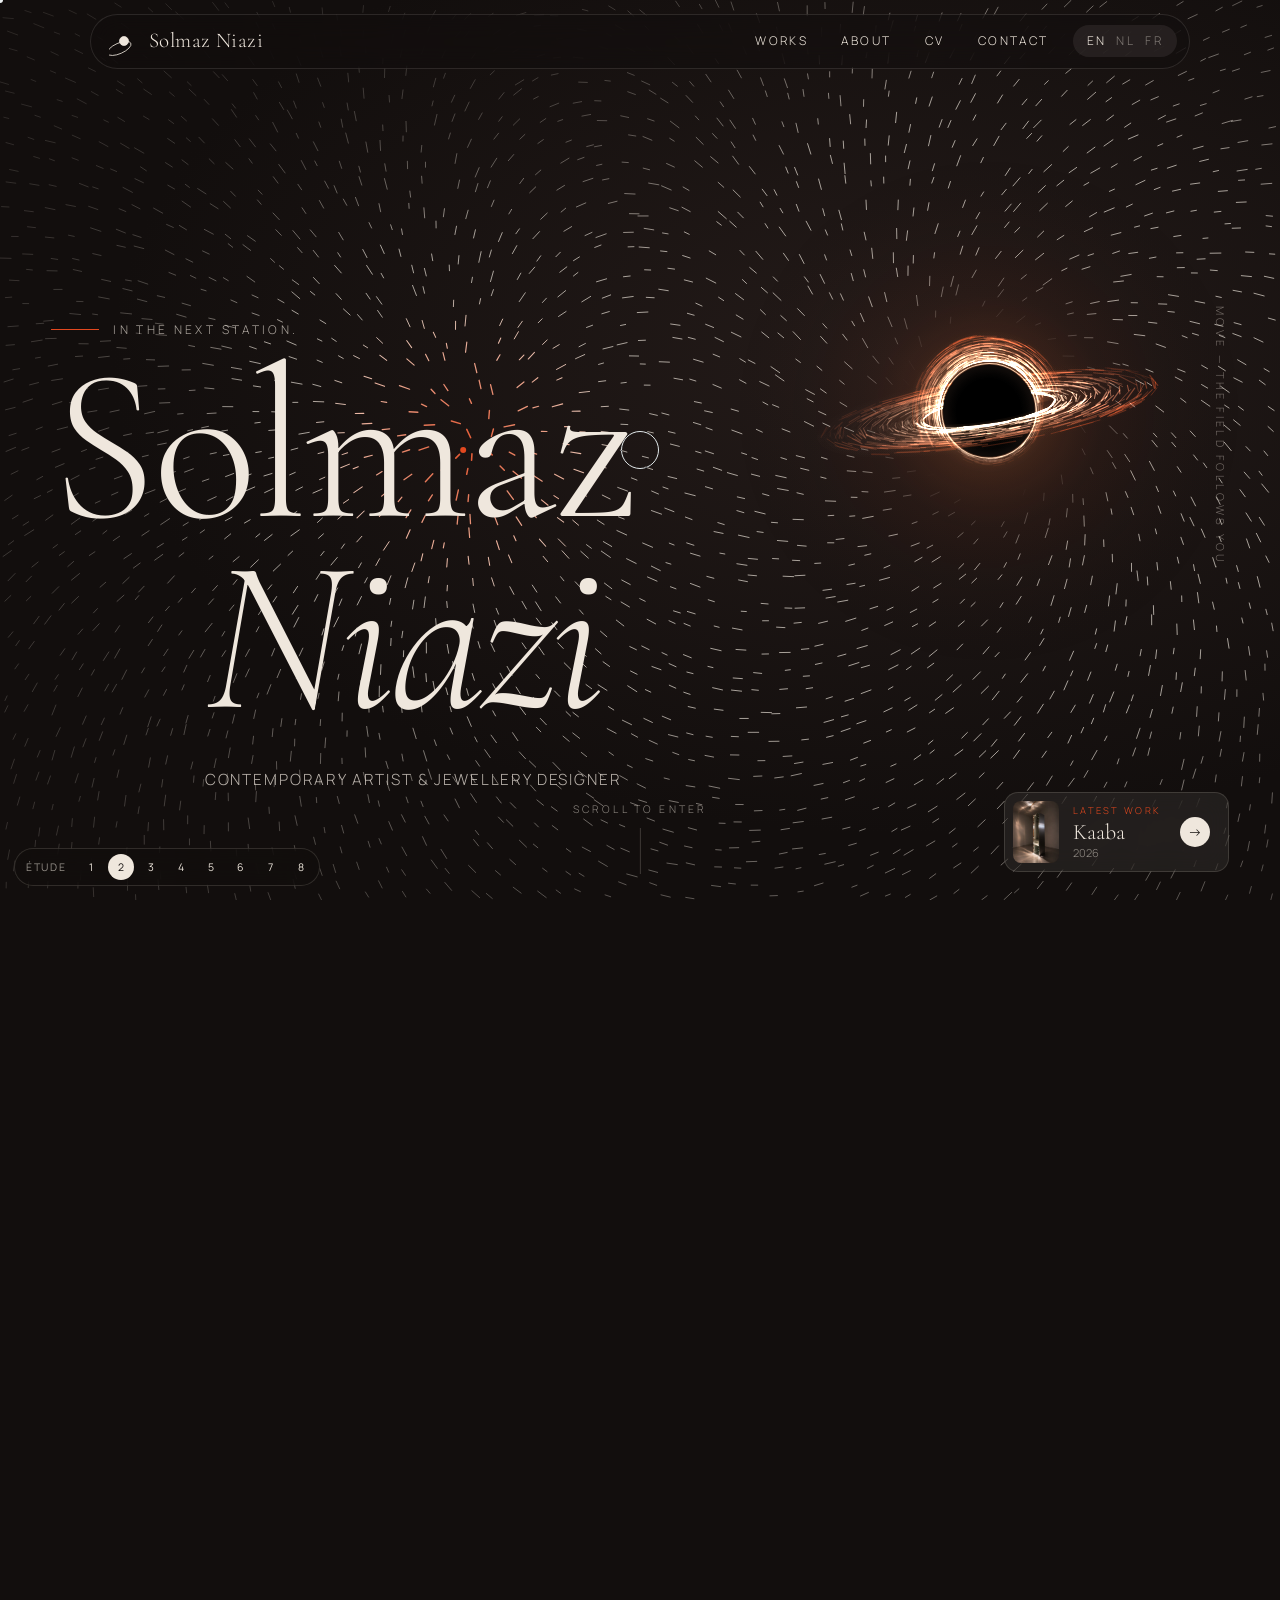
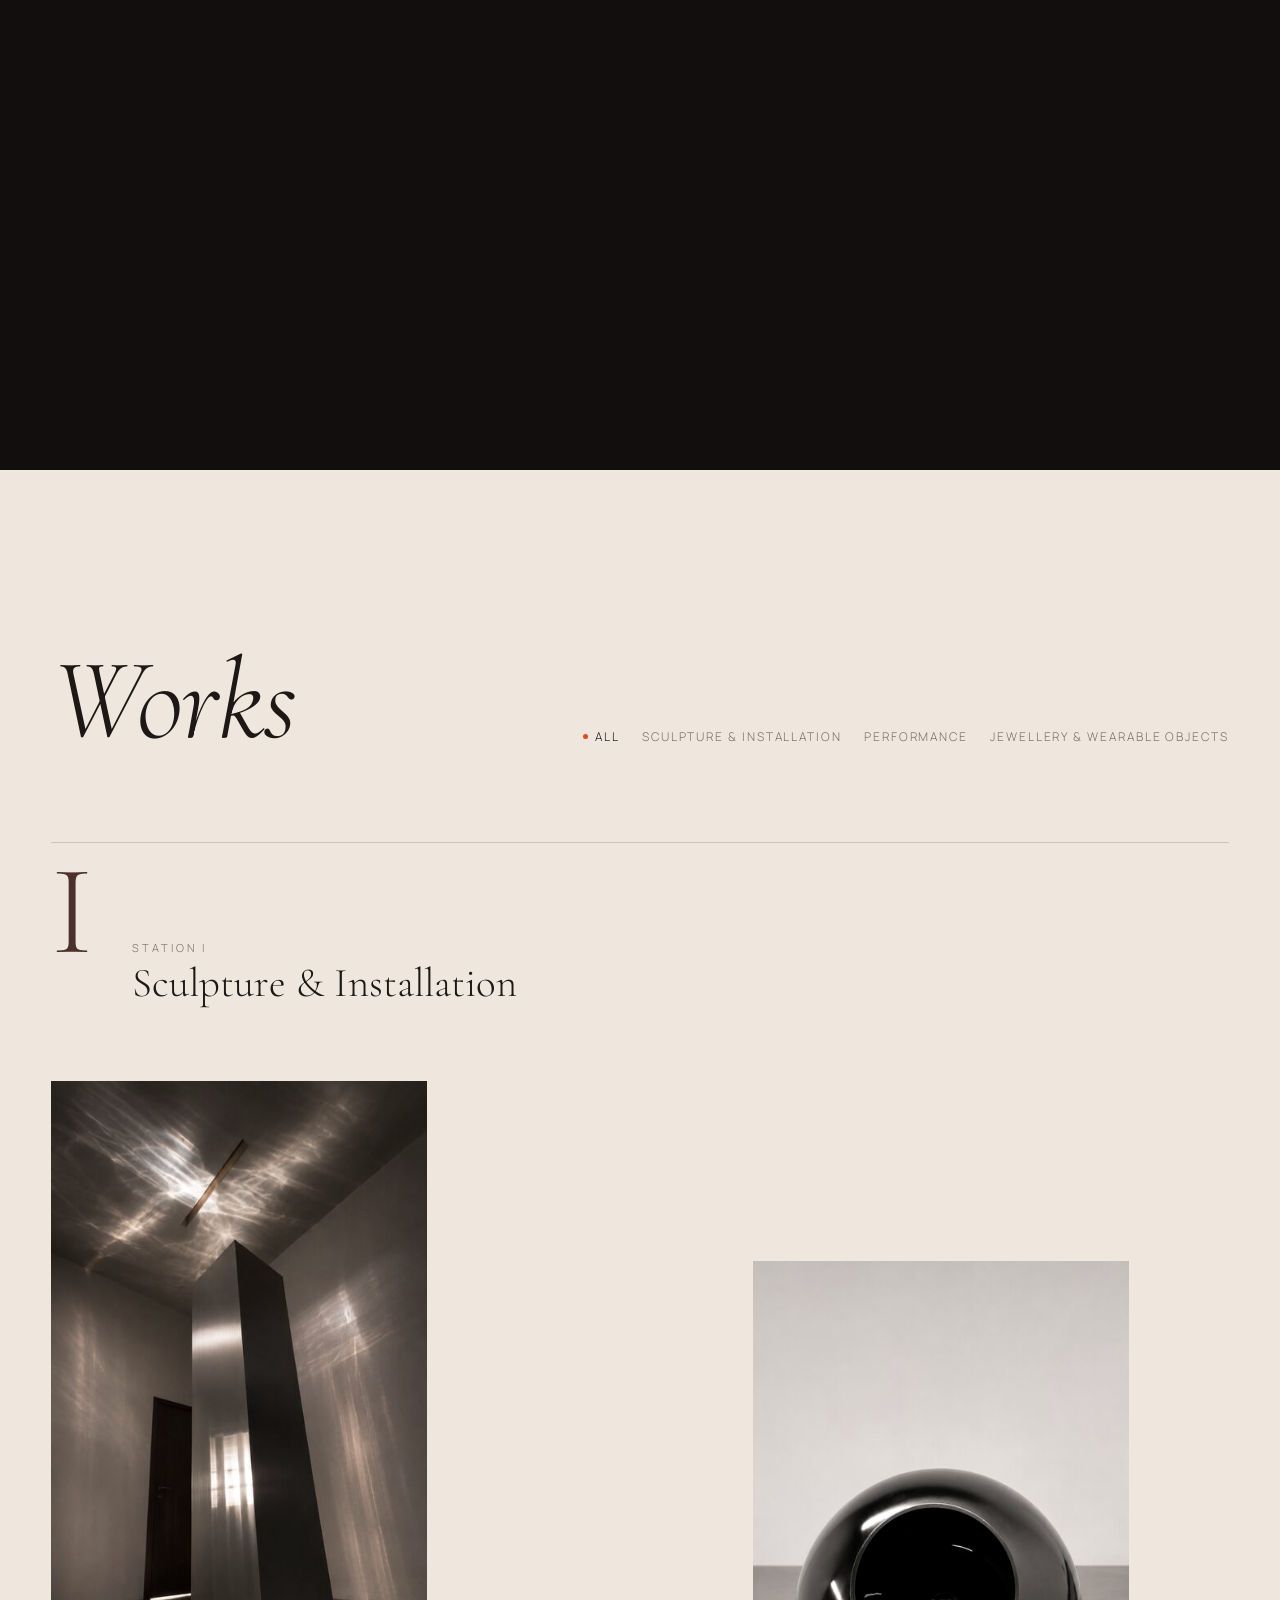
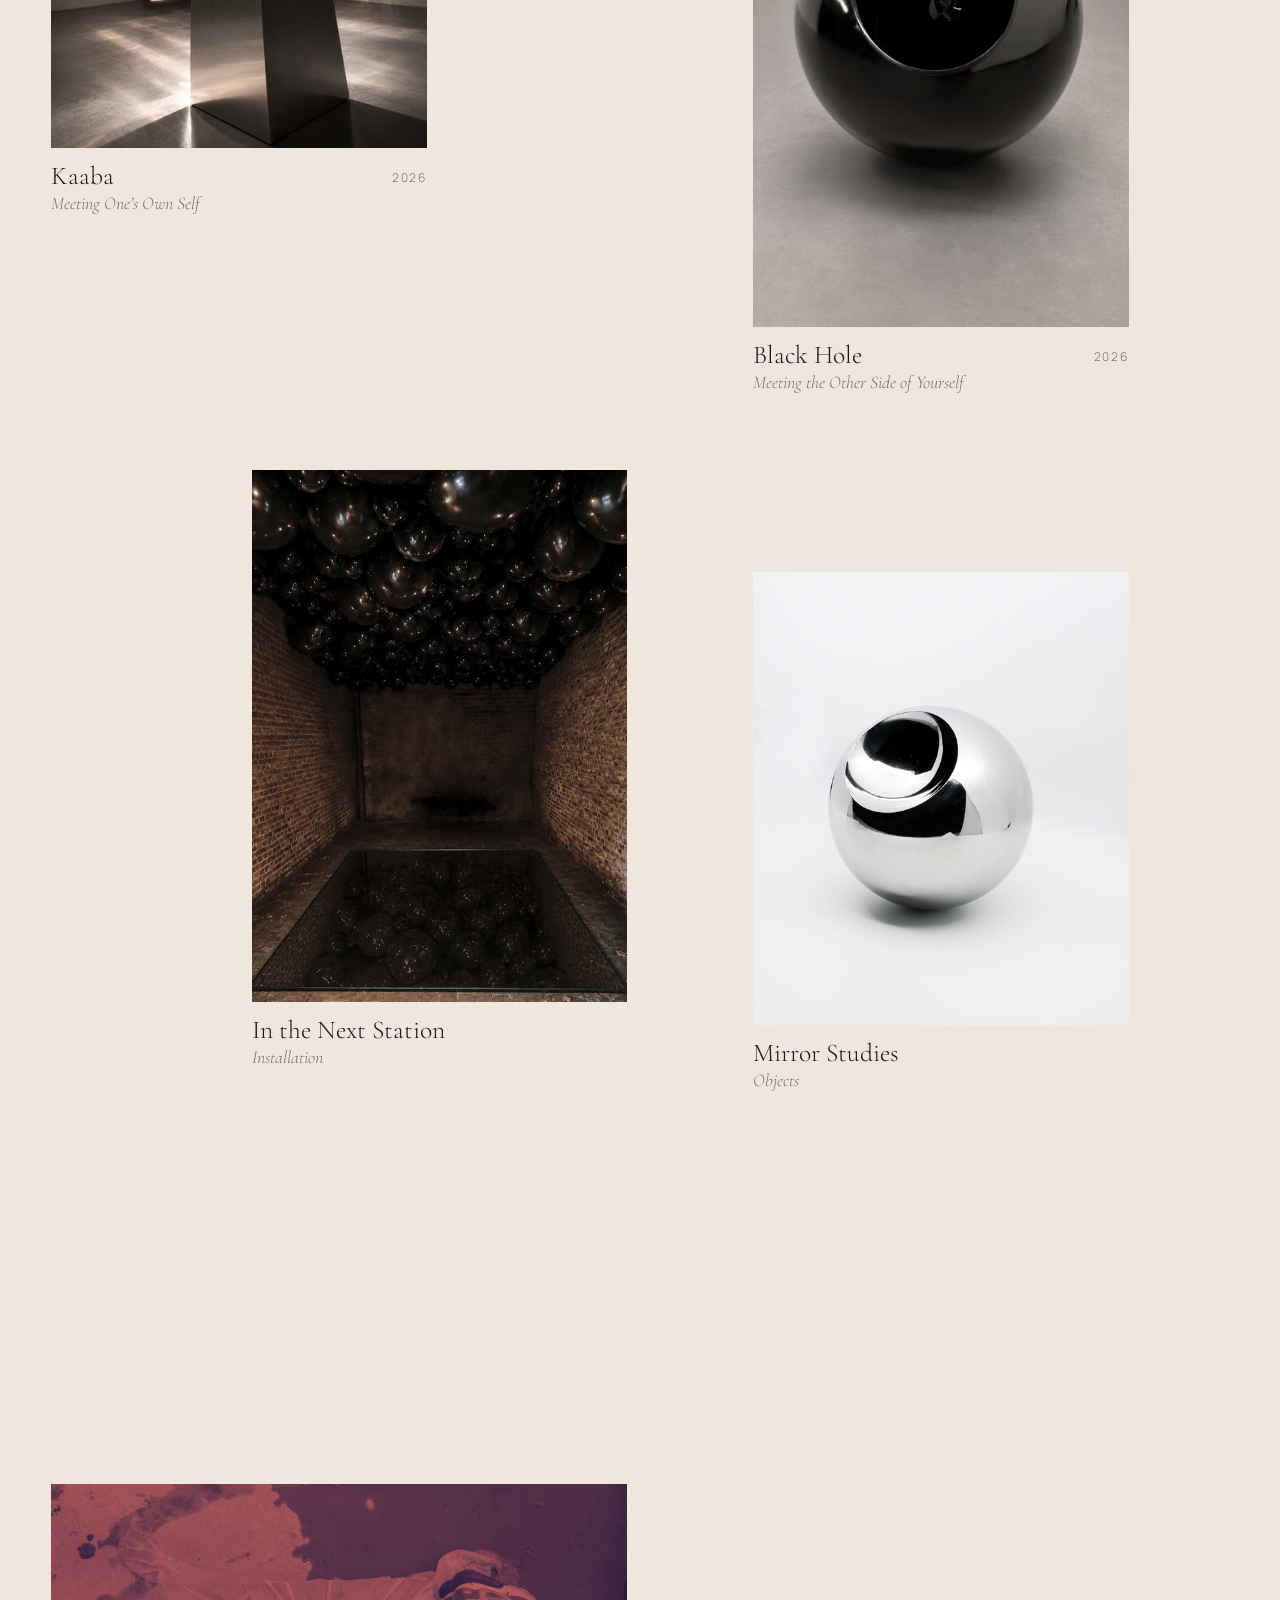
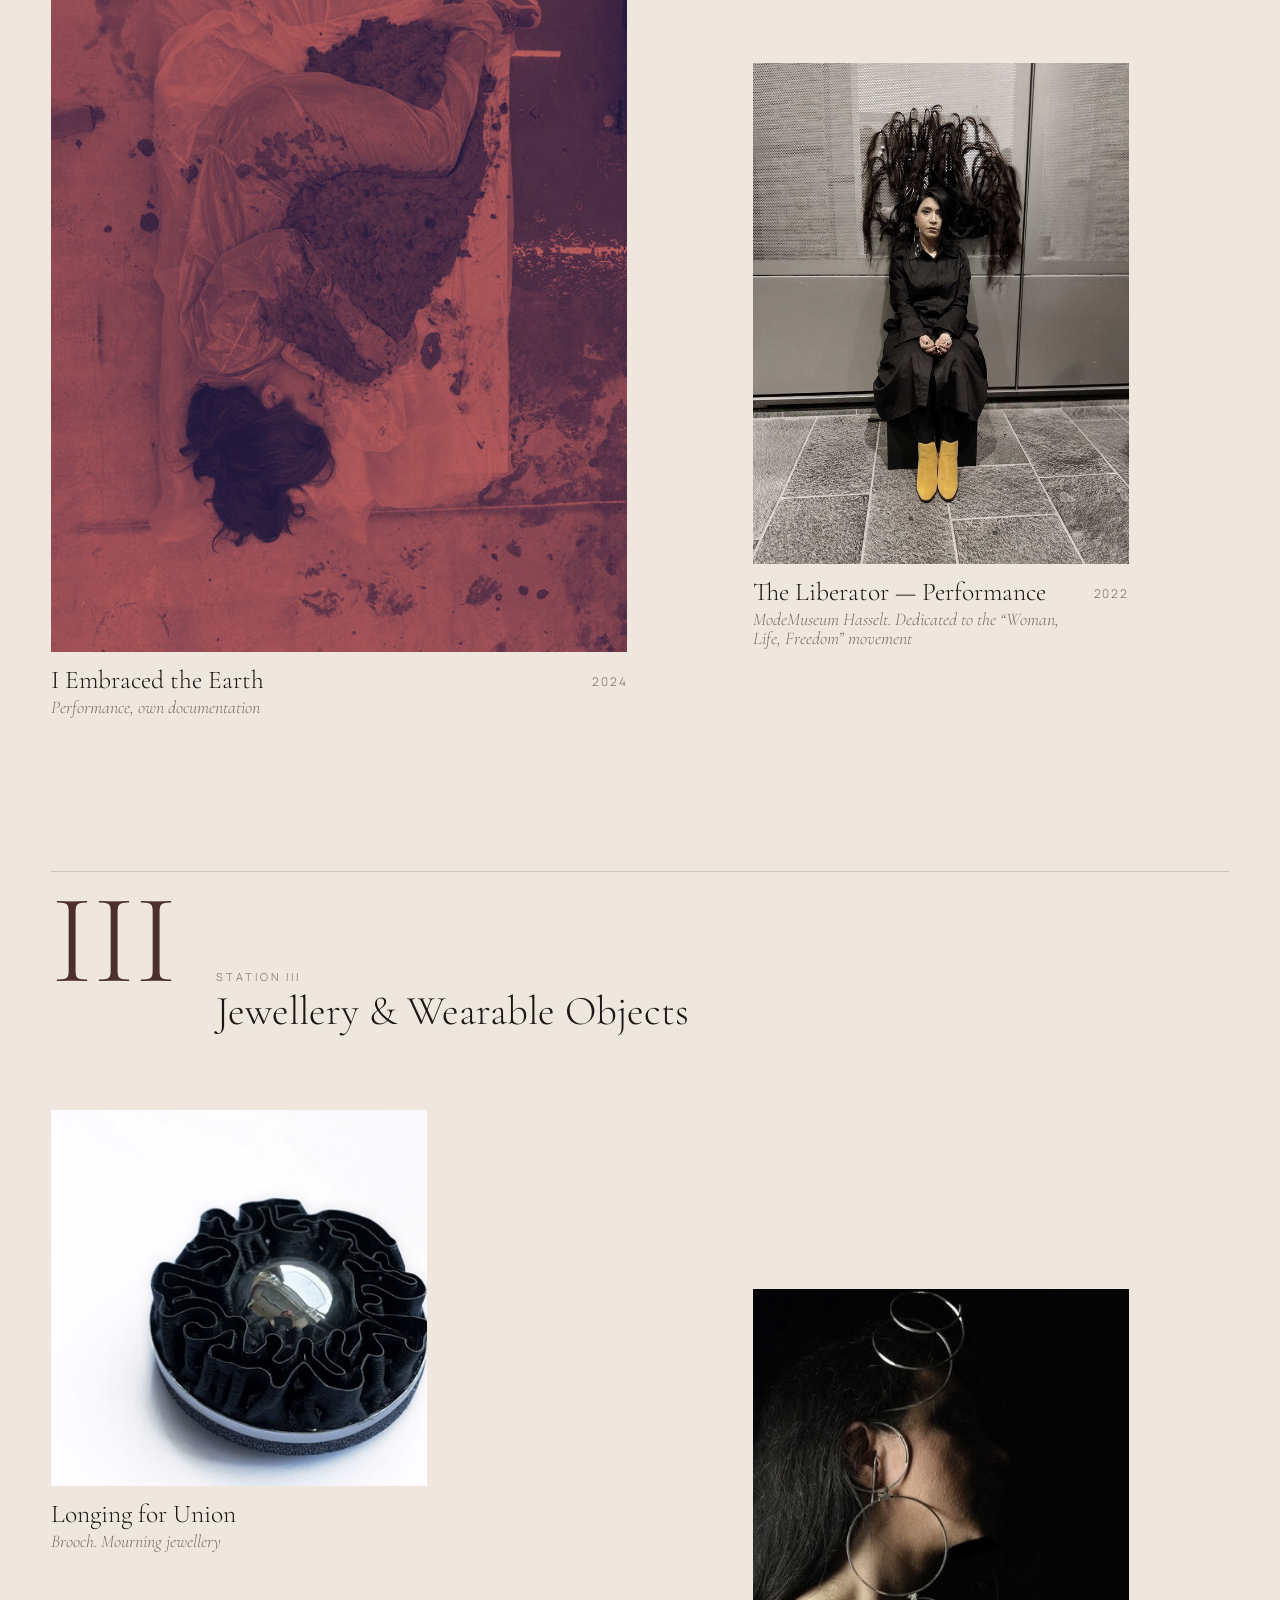
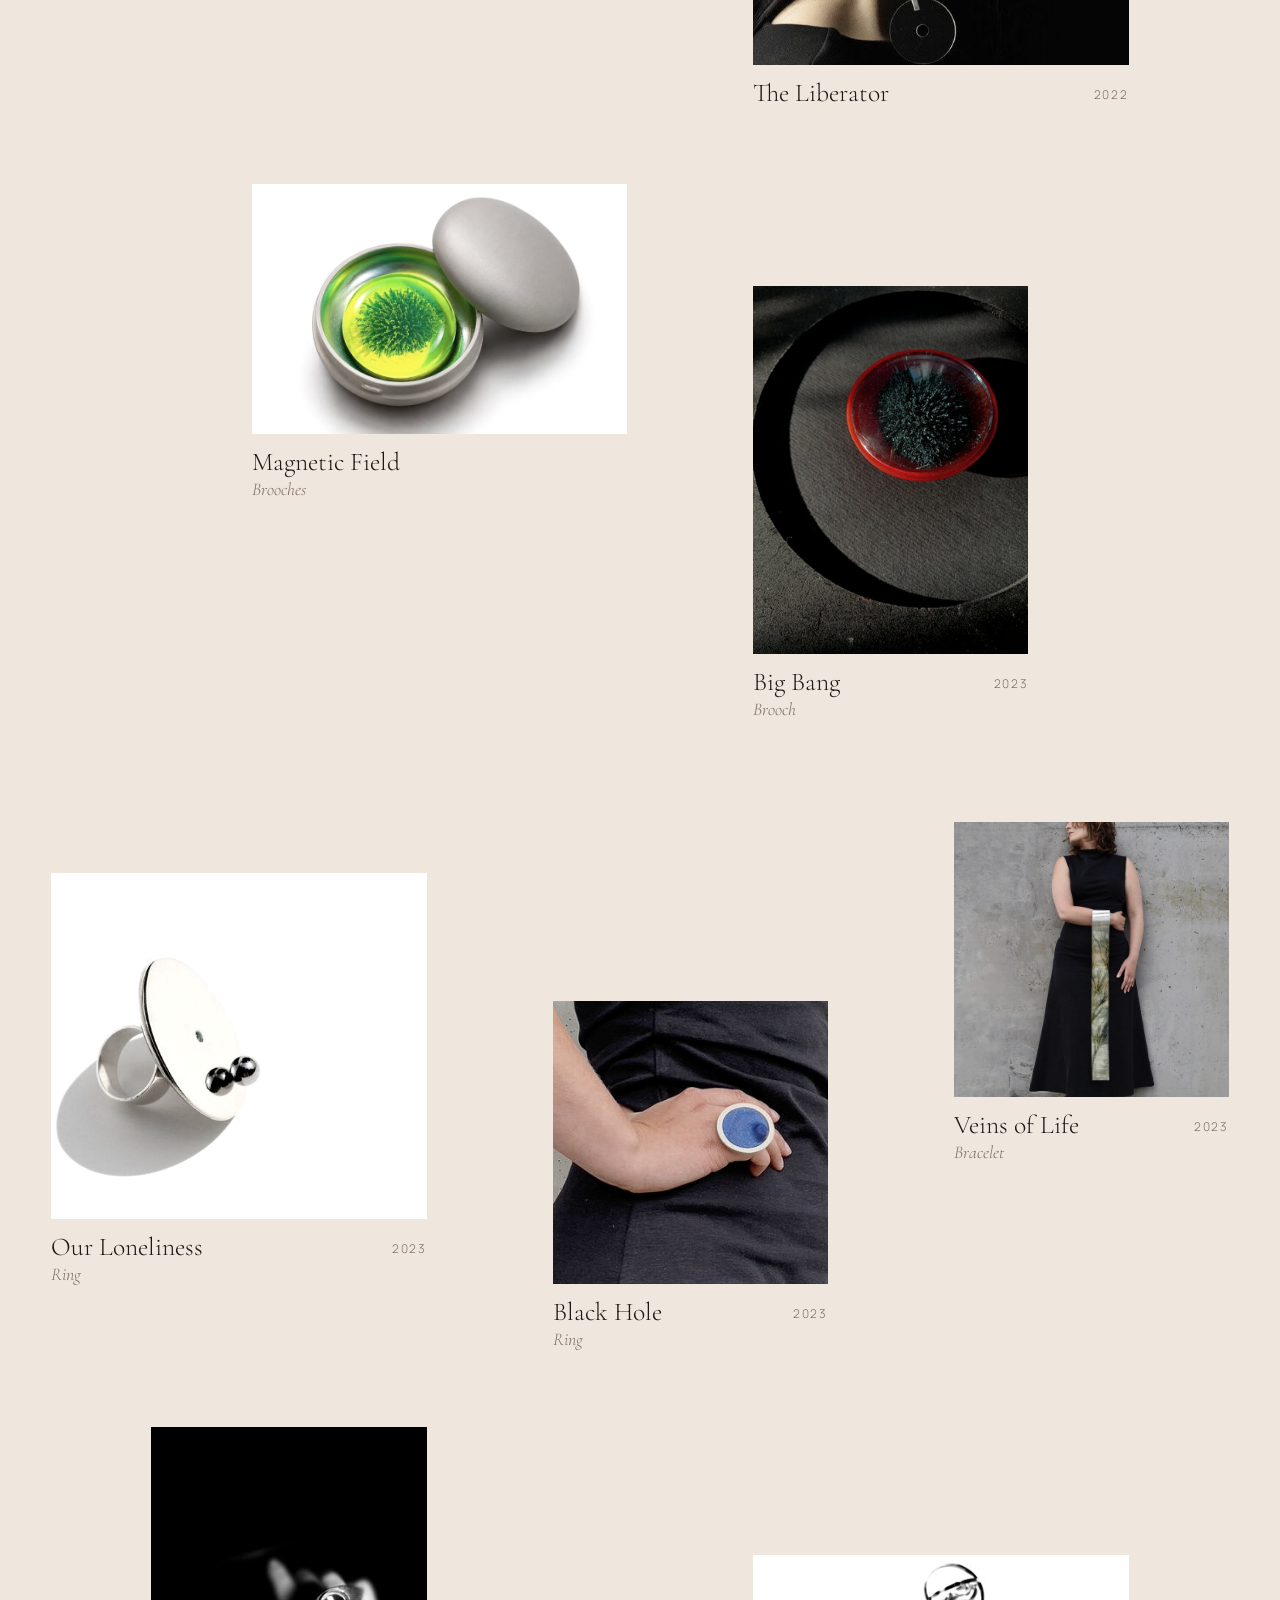
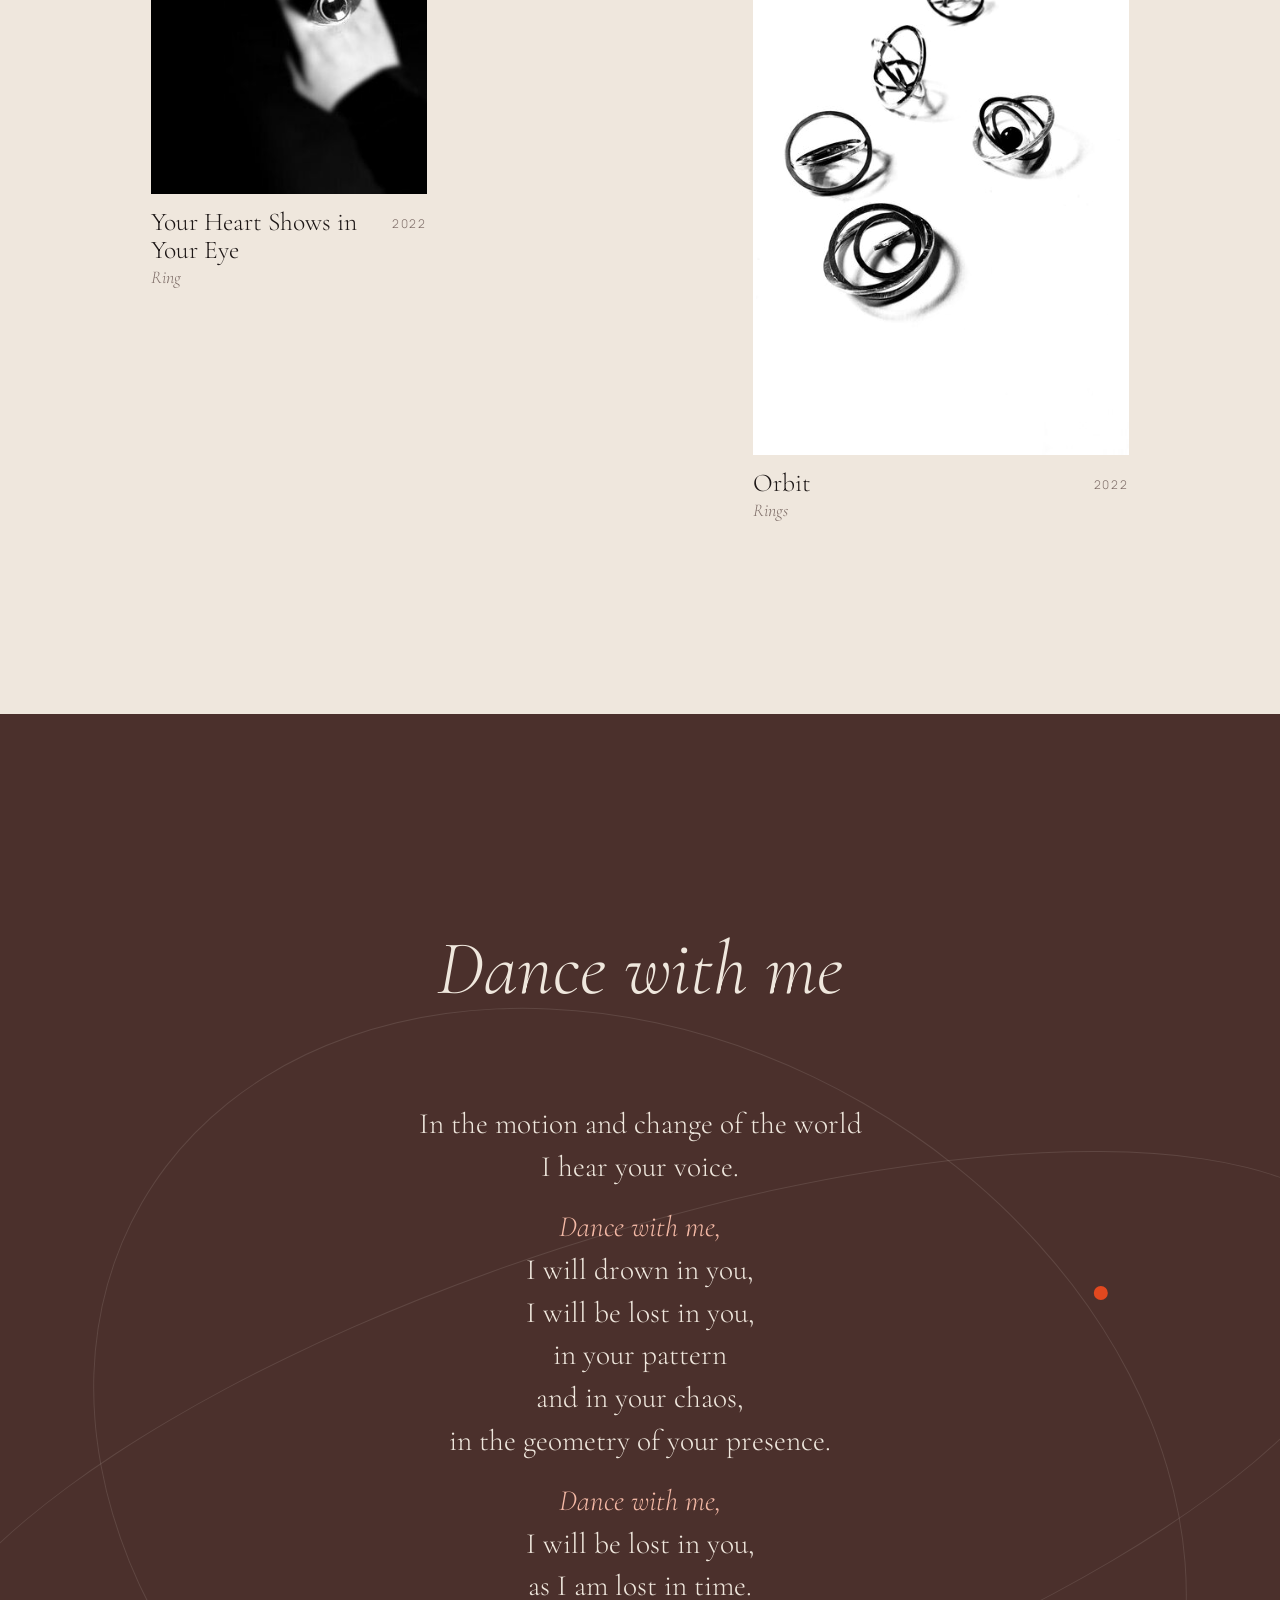
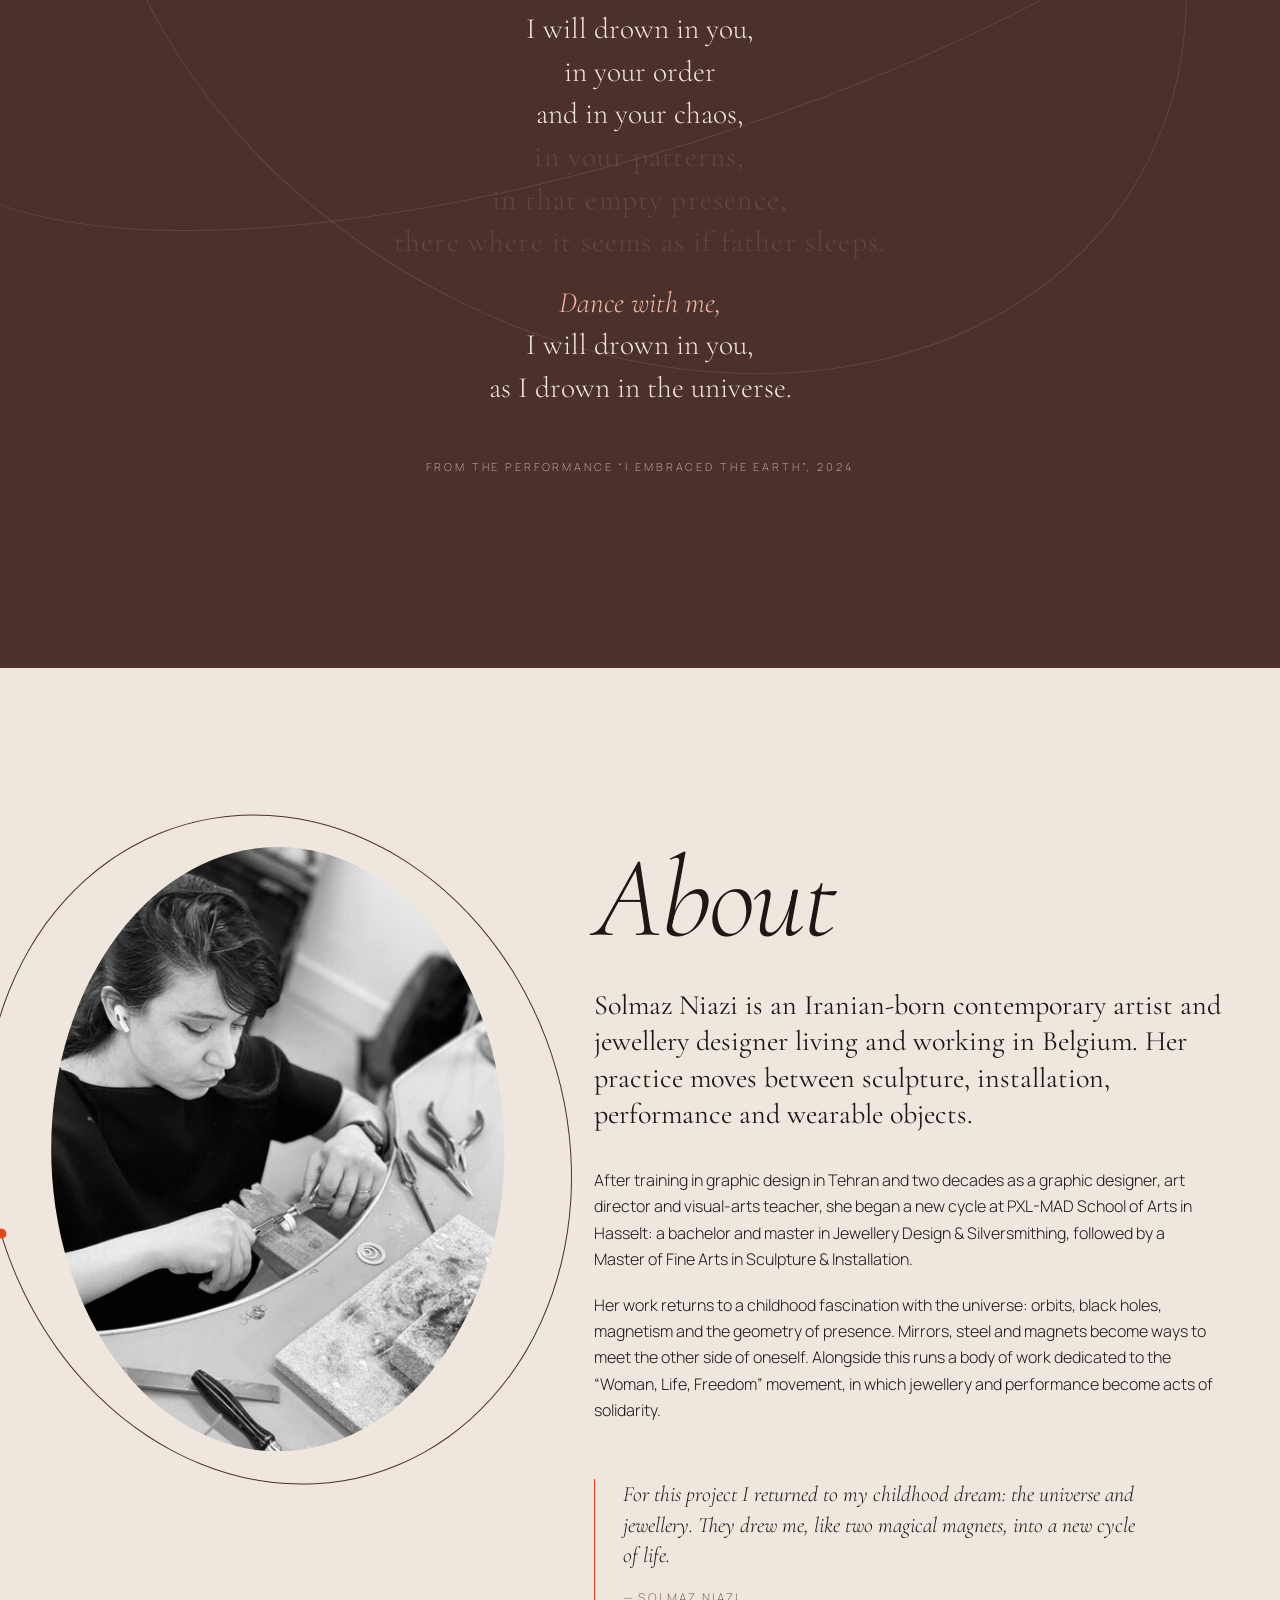
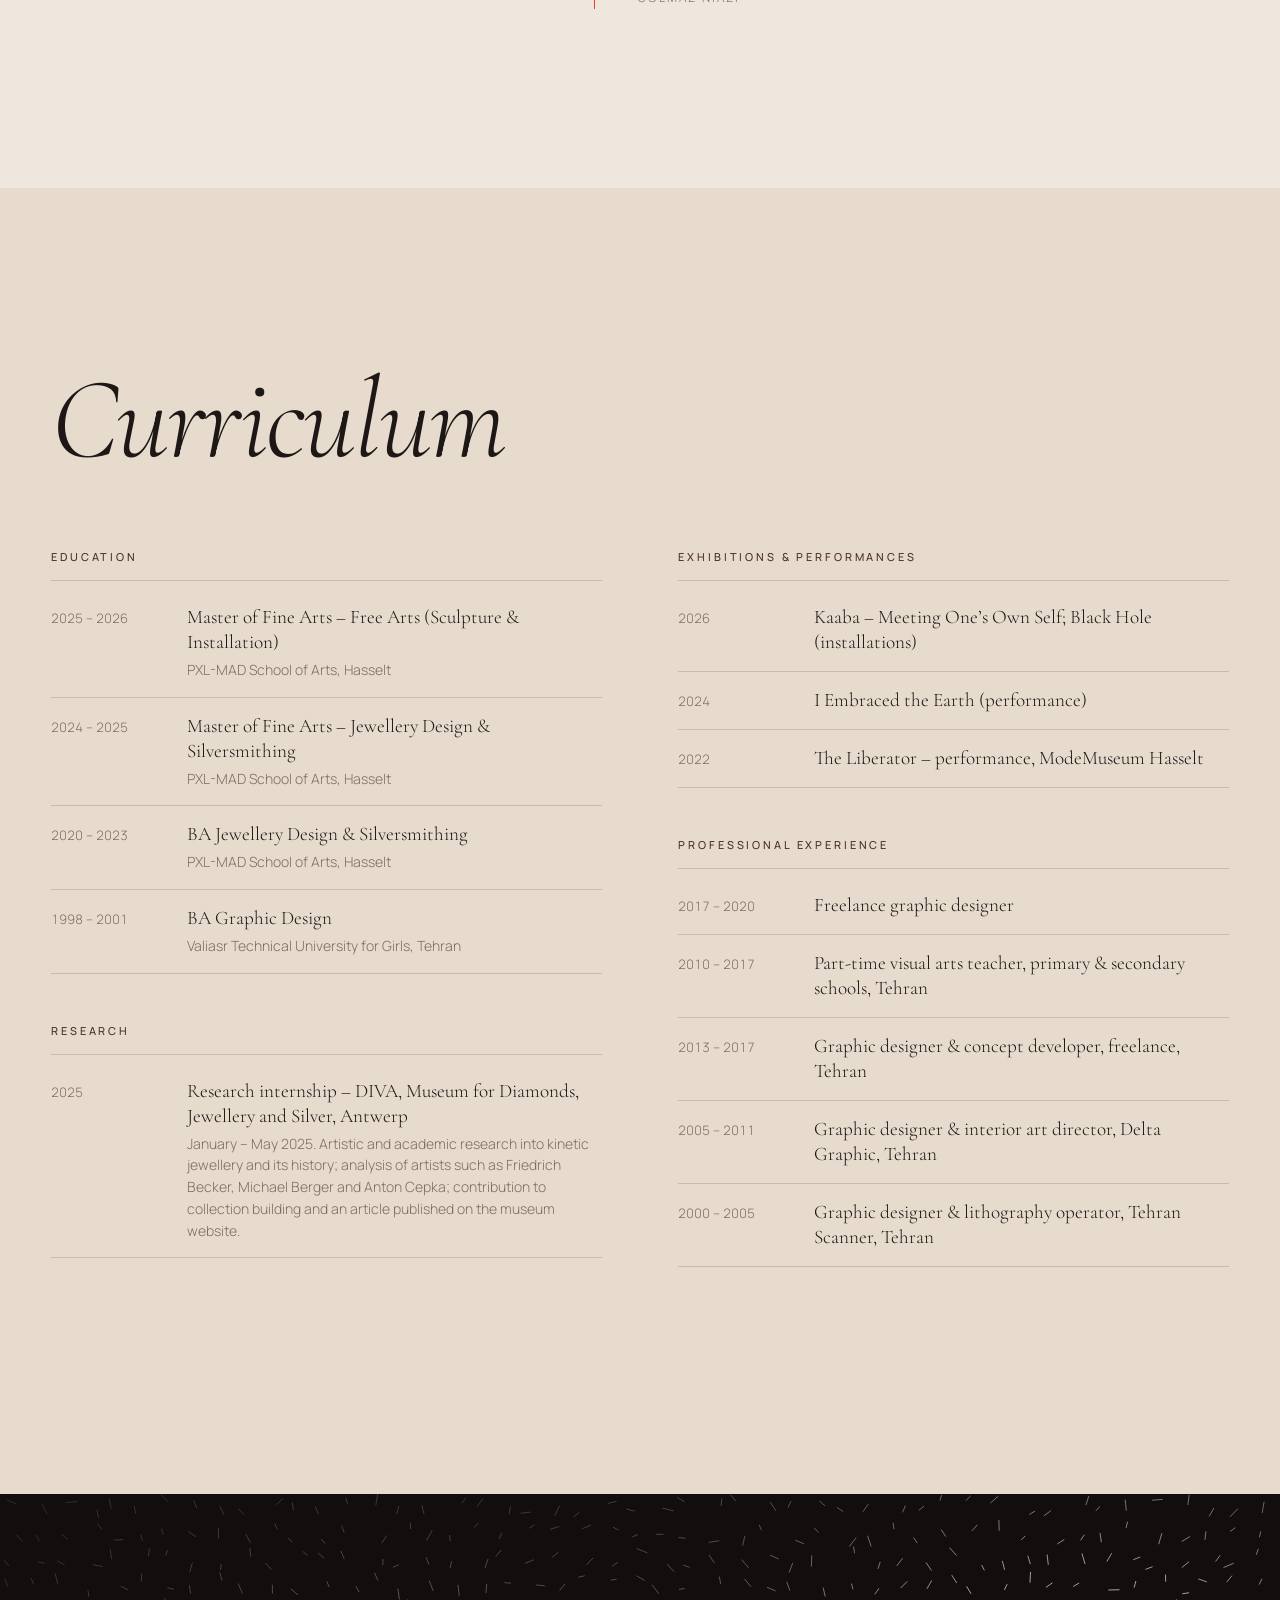
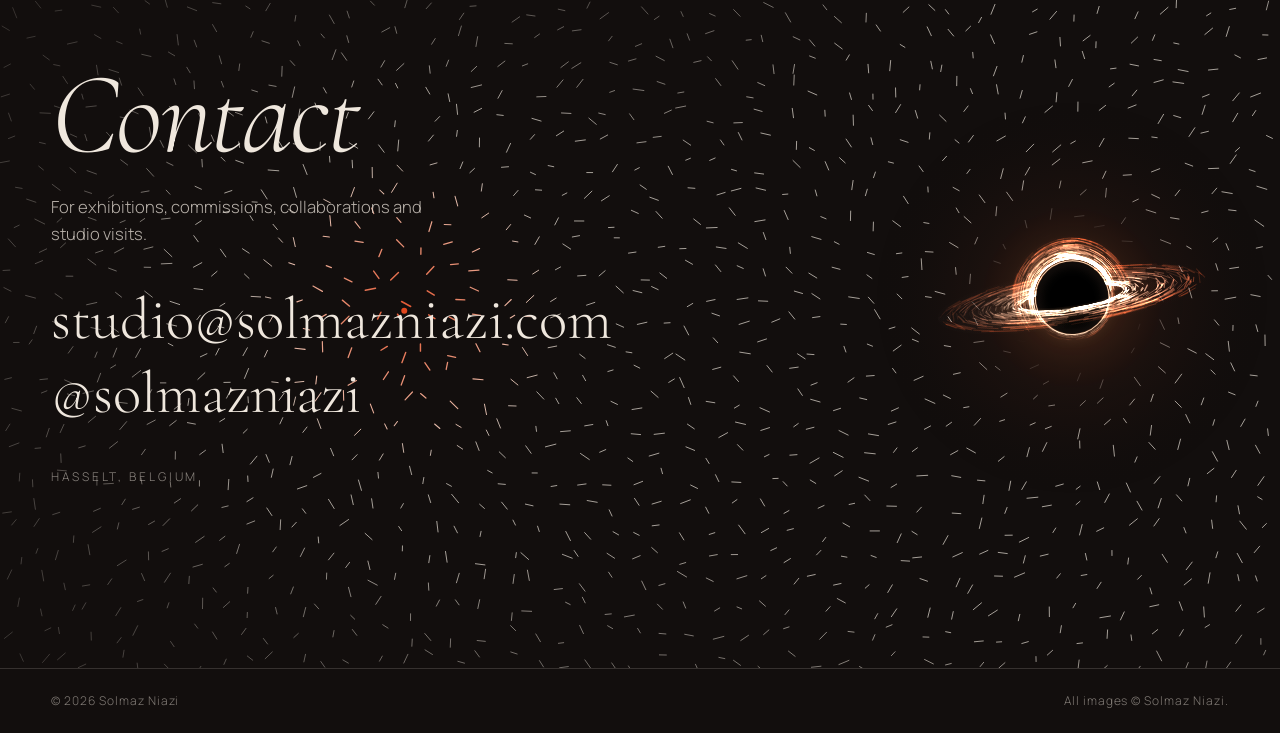
==== commit dcf38224: "Add étude 8: lens, flare, RGB split and event horizon on top of étude 7 Co-Authored-By: Claude Opus " ====
--- a/2/index.html
+++ b/2/index.html
@@ -113,7 +113,7 @@
     </section>
   </main>
 
-  <nav class="etudes" aria-label="Design études"><span>Étude</span><a href="../">1</a><a href="../2/" aria-current="page">2</a><a href="../3/">3</a><a href="../4/">4</a><a href="../5/">5</a><a href="../6/">6</a><a href="../7/">7</a></nav>
+  <nav class="etudes" aria-label="Design études"><span>Étude</span><a href="../">1</a><a href="../2/" aria-current="page">2</a><a href="../3/">3</a><a href="../4/">4</a><a href="../5/">5</a><a href="../6/">6</a><a href="../7/">7</a><a href="../8/">8</a></nav>
   <footer class="foot">
     <span>© <span id="year"></span> Solmaz Niazi</span>
     <span data-t="rights"></span>
